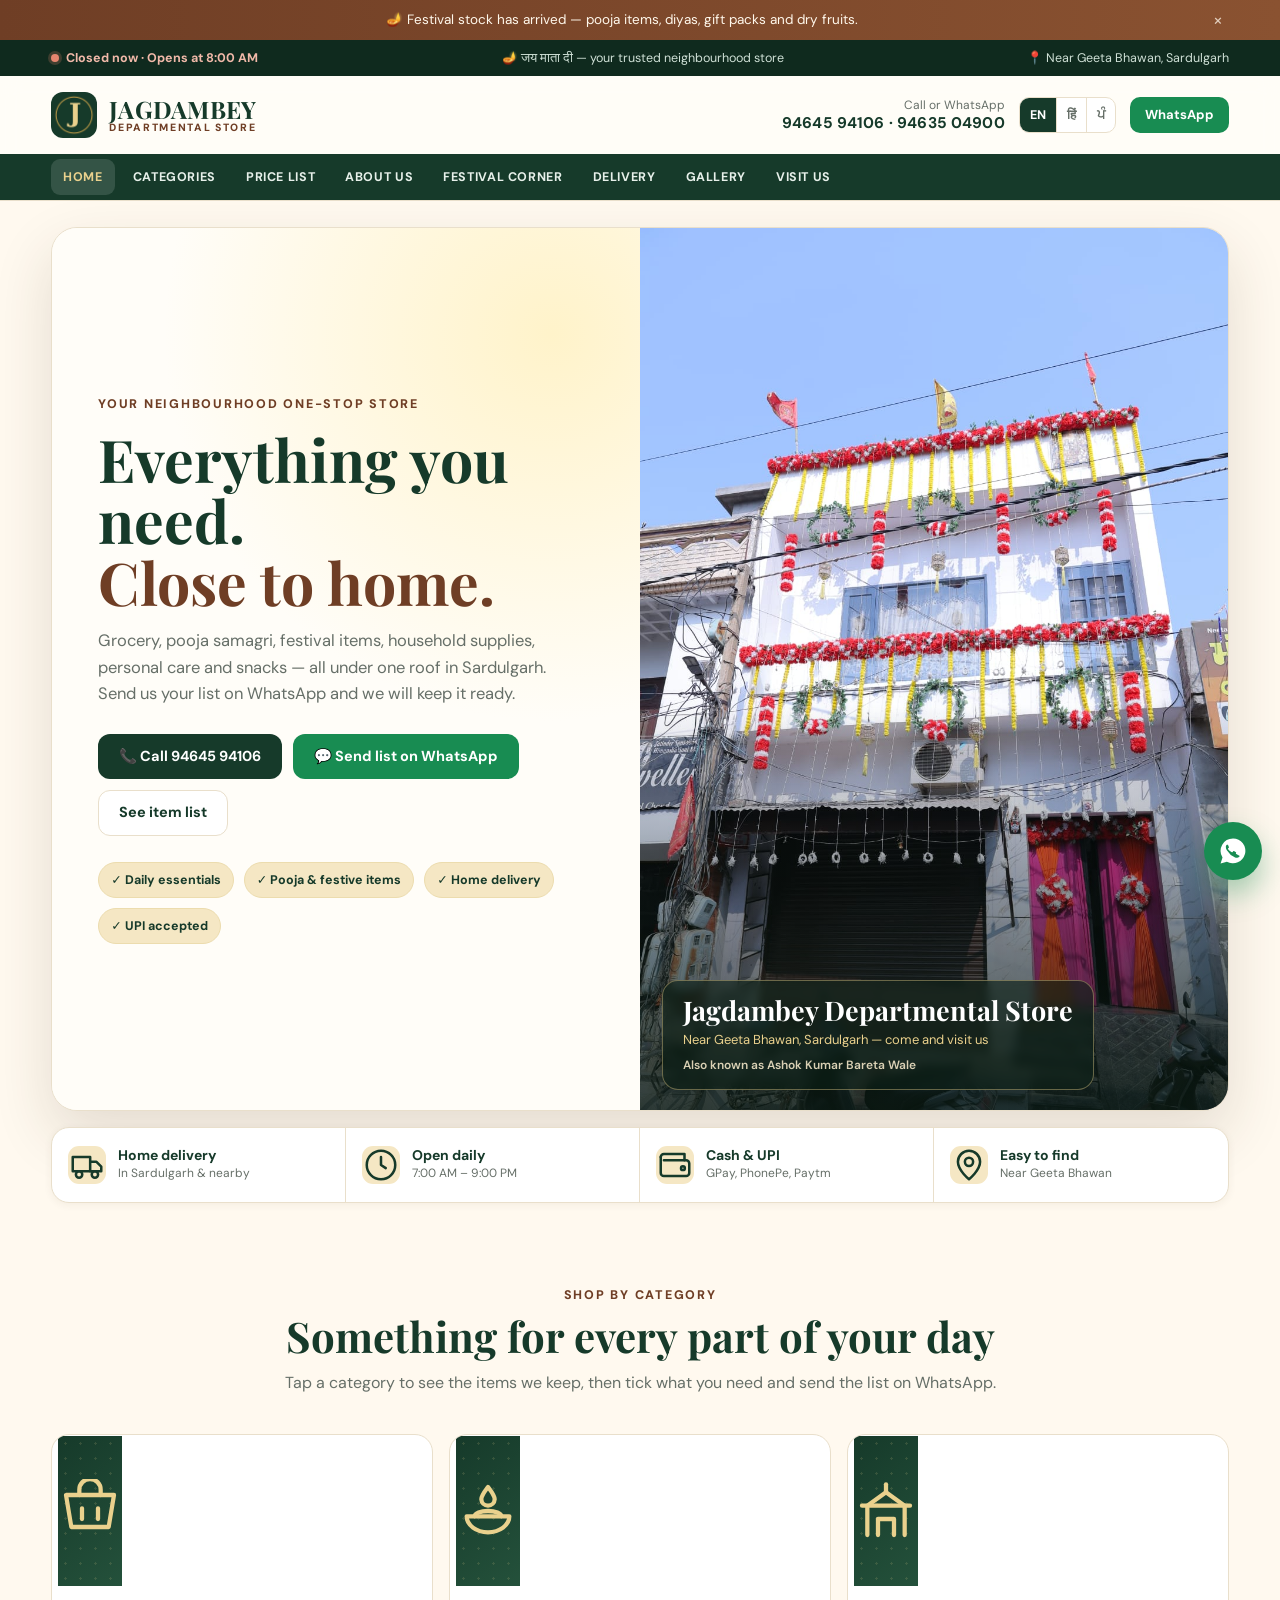
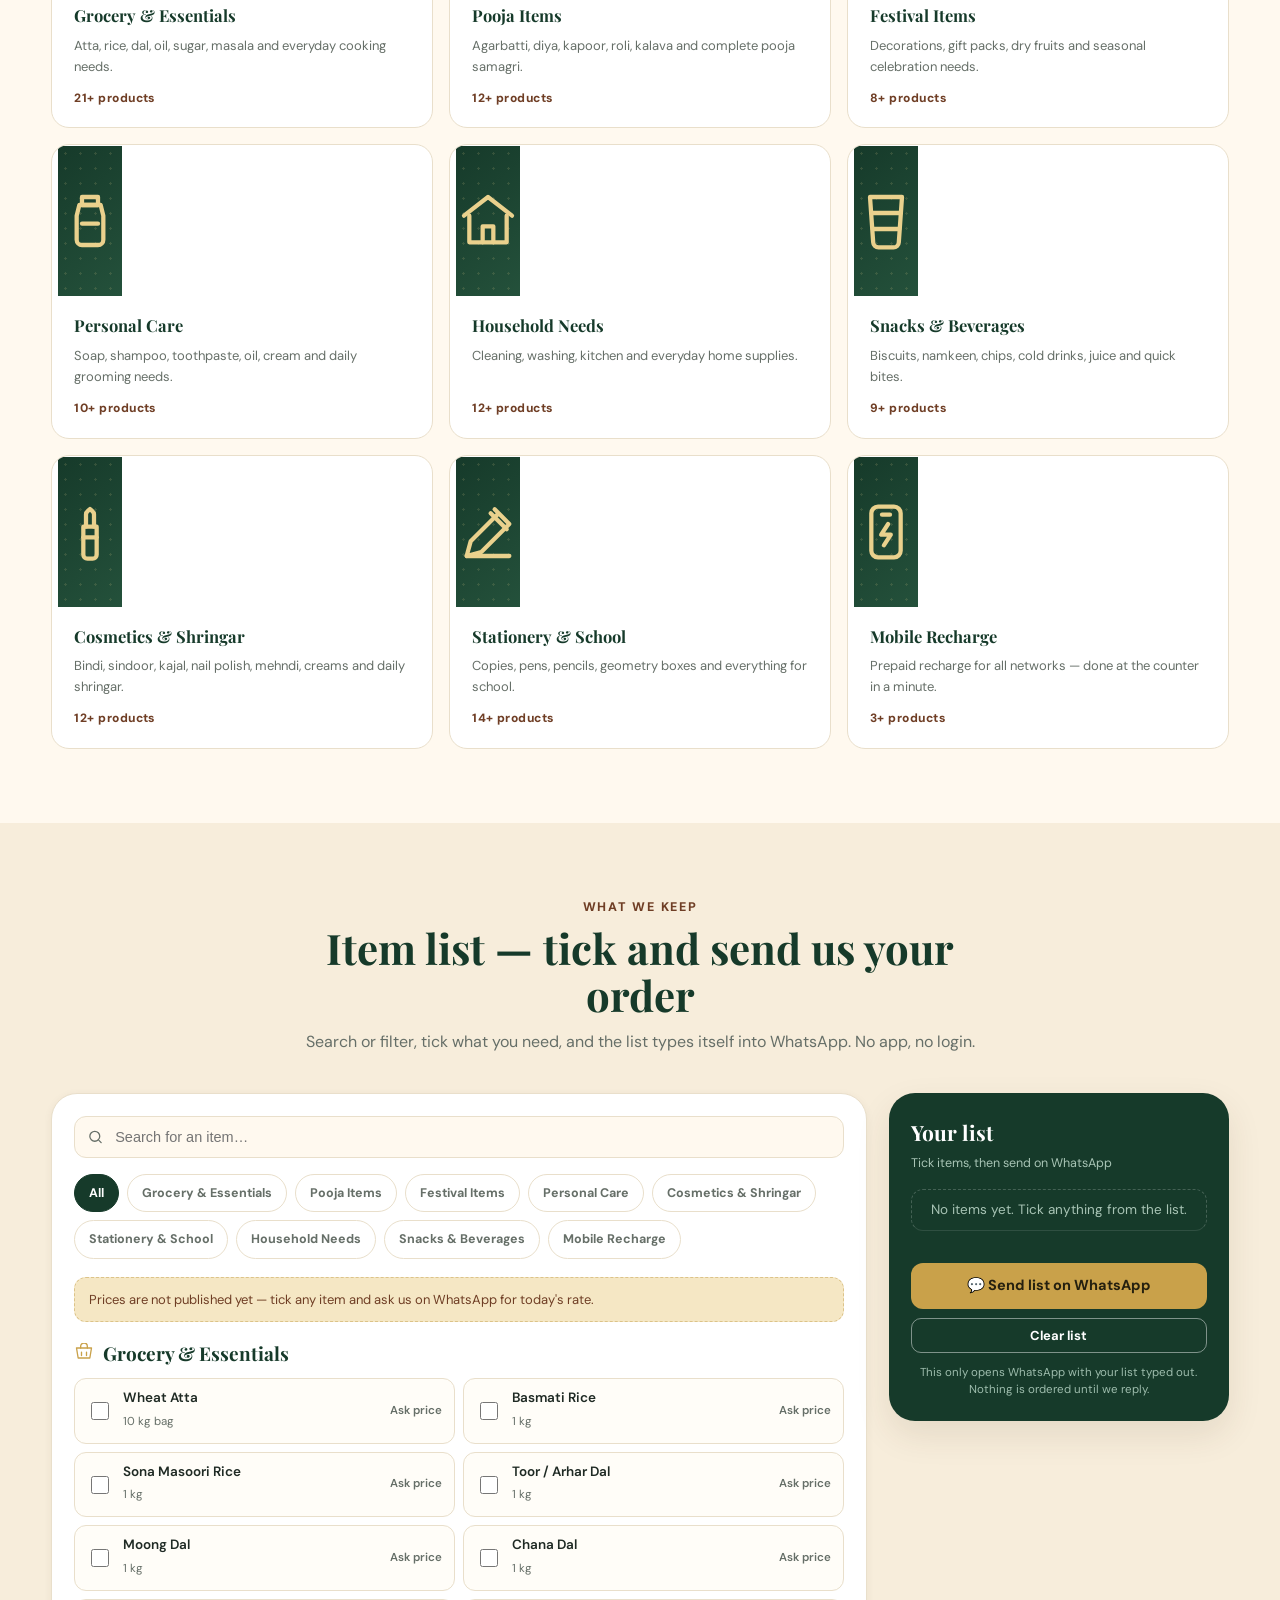
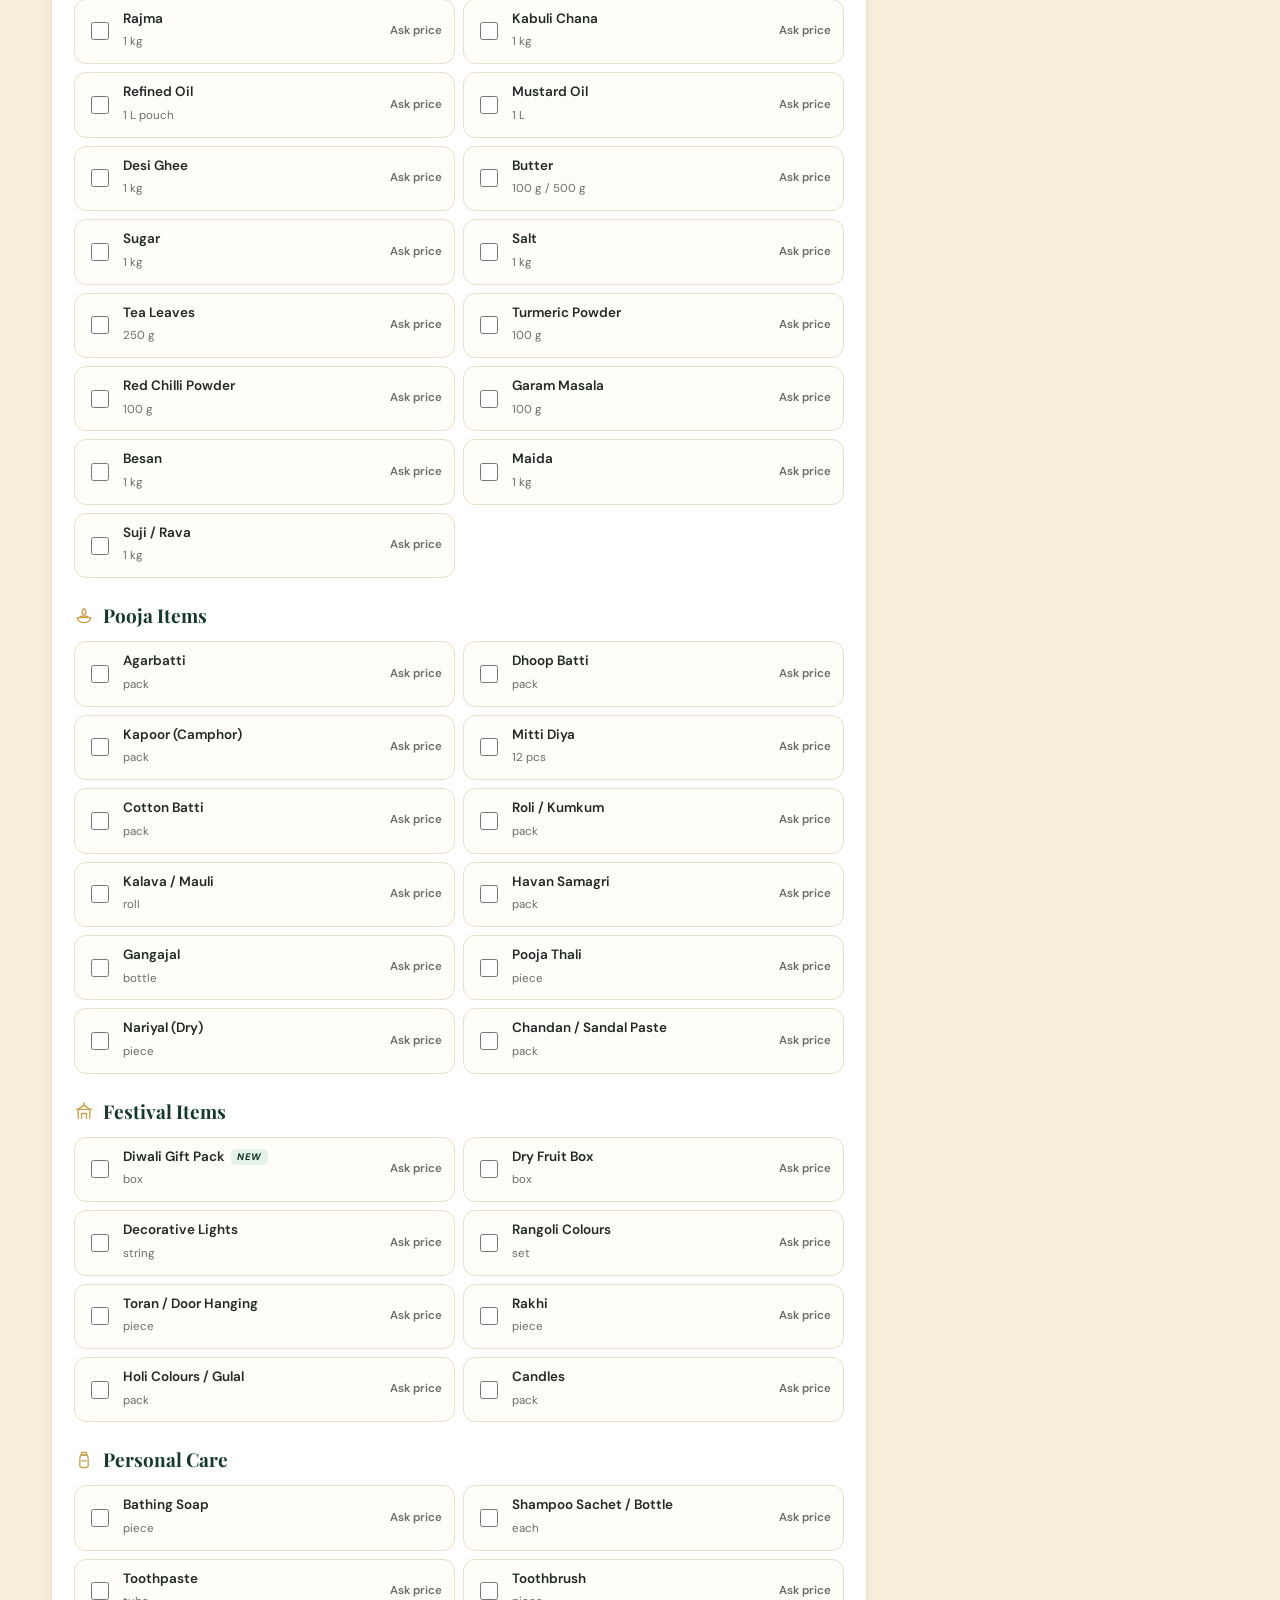
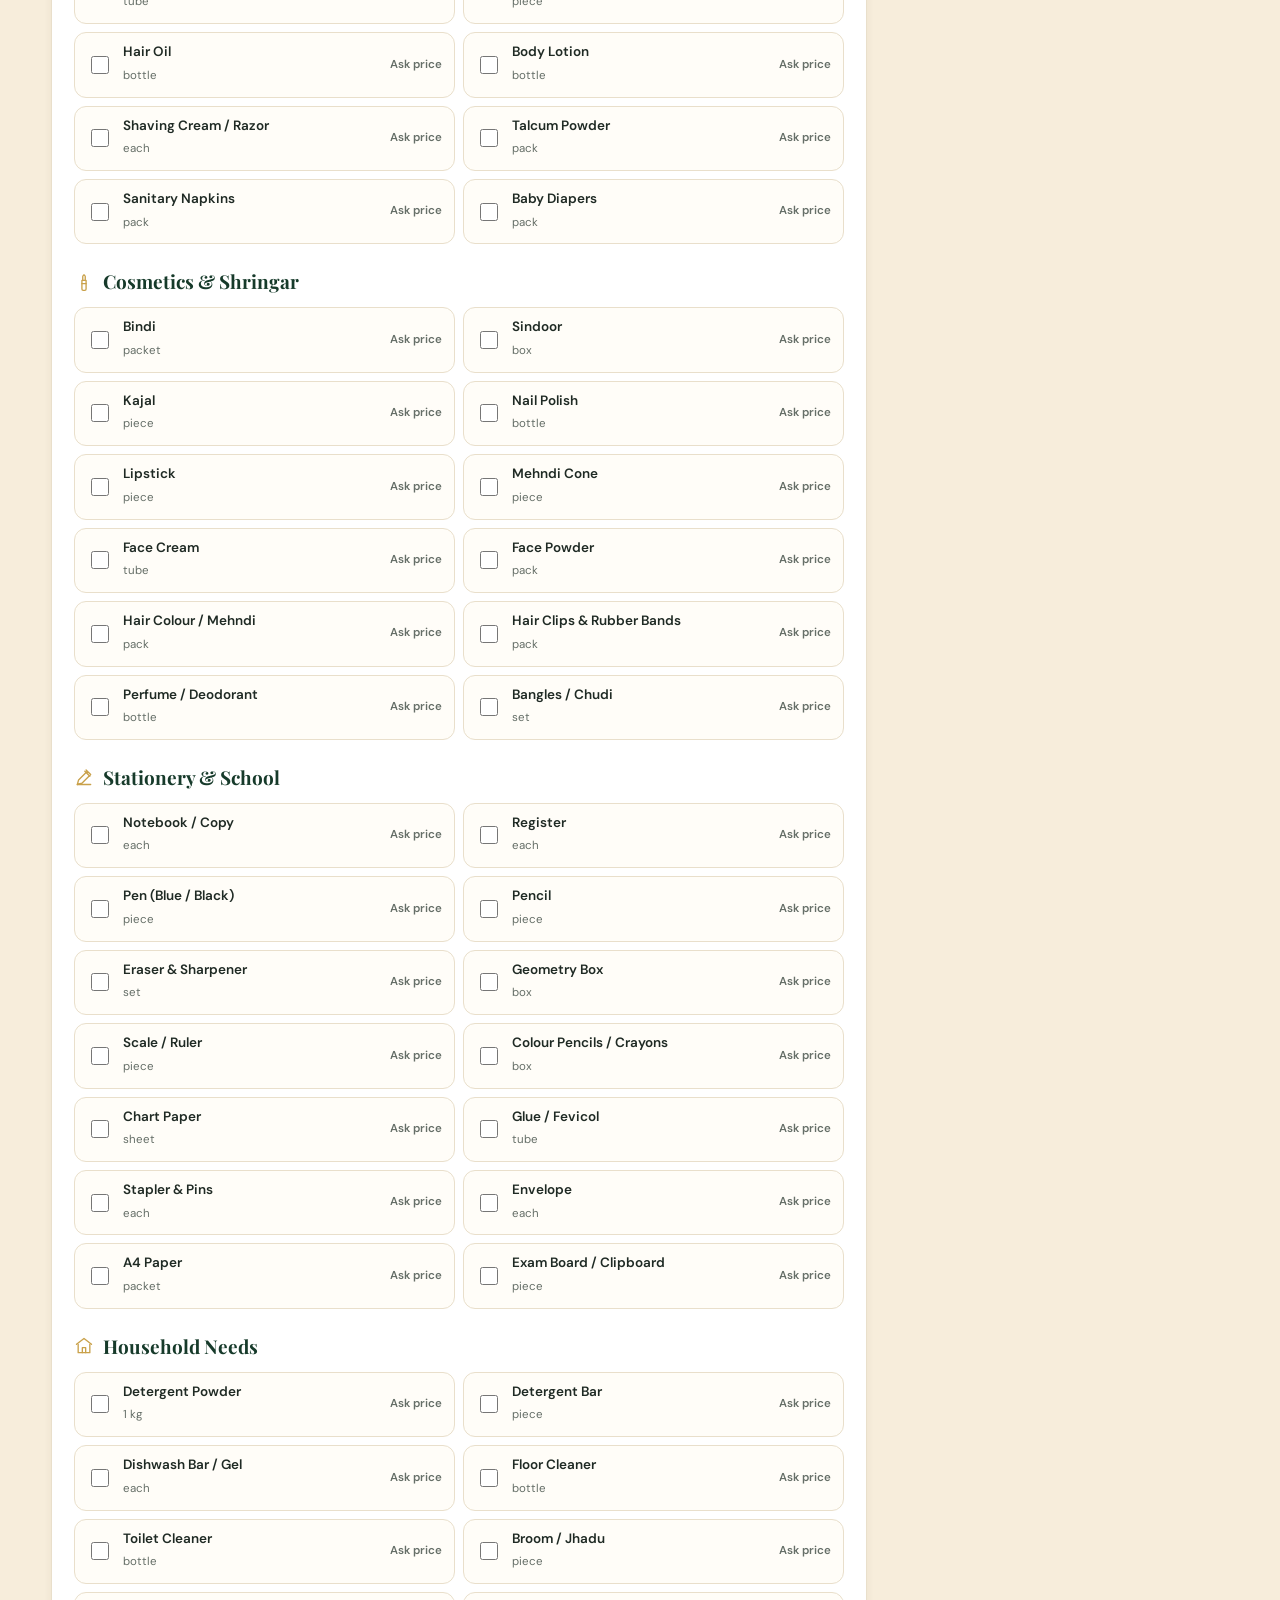
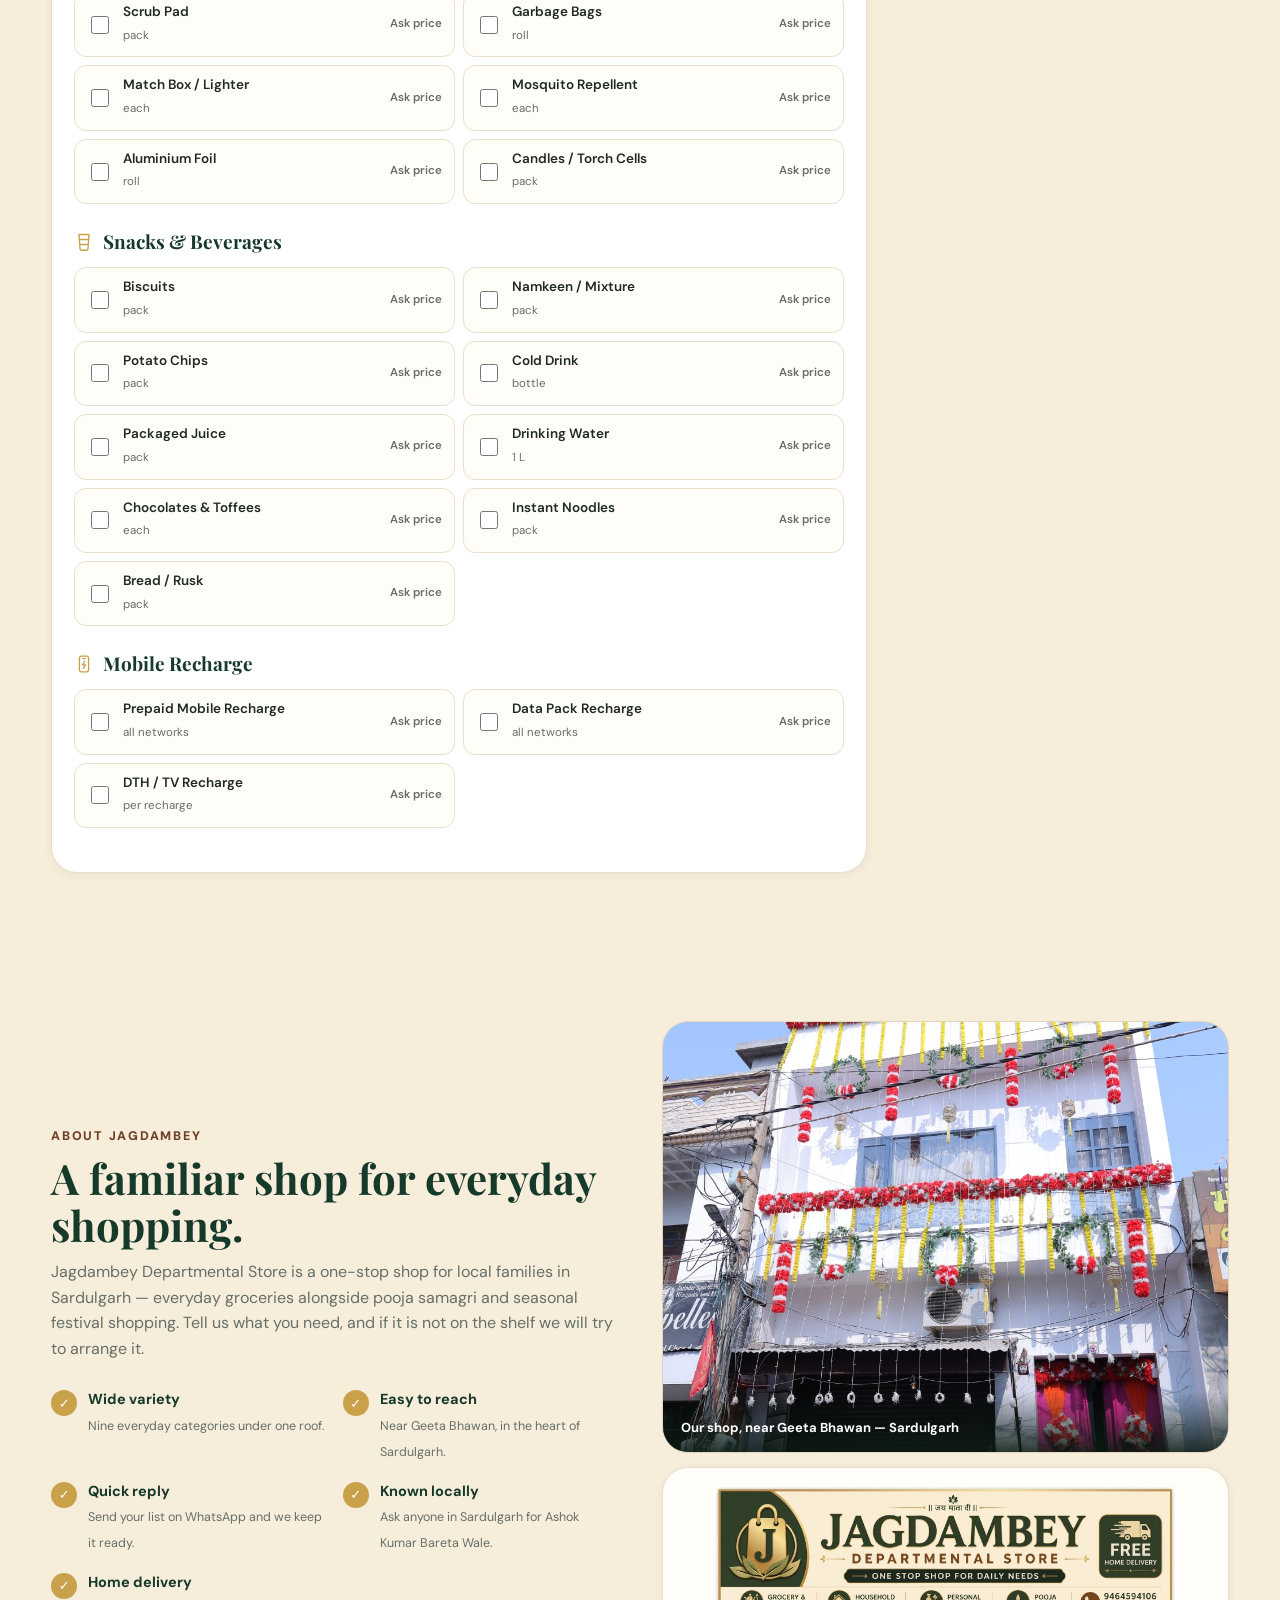
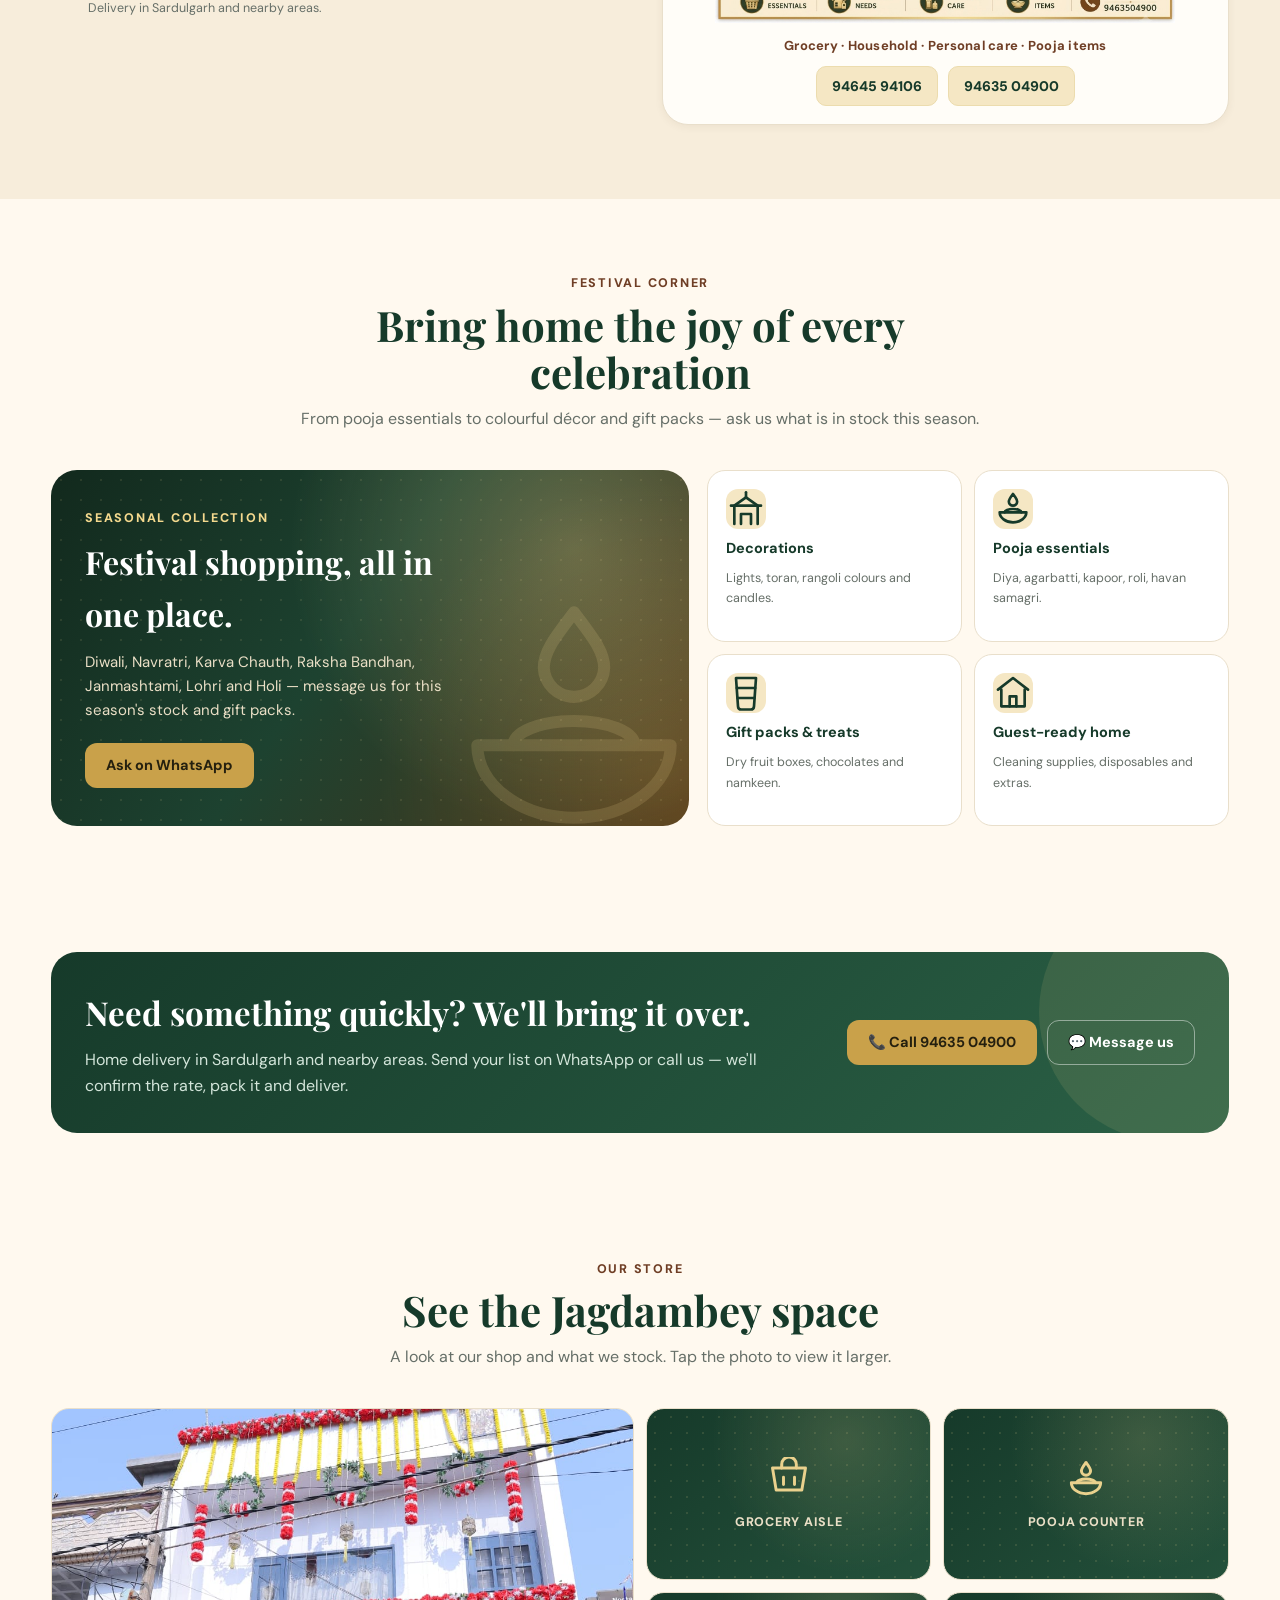
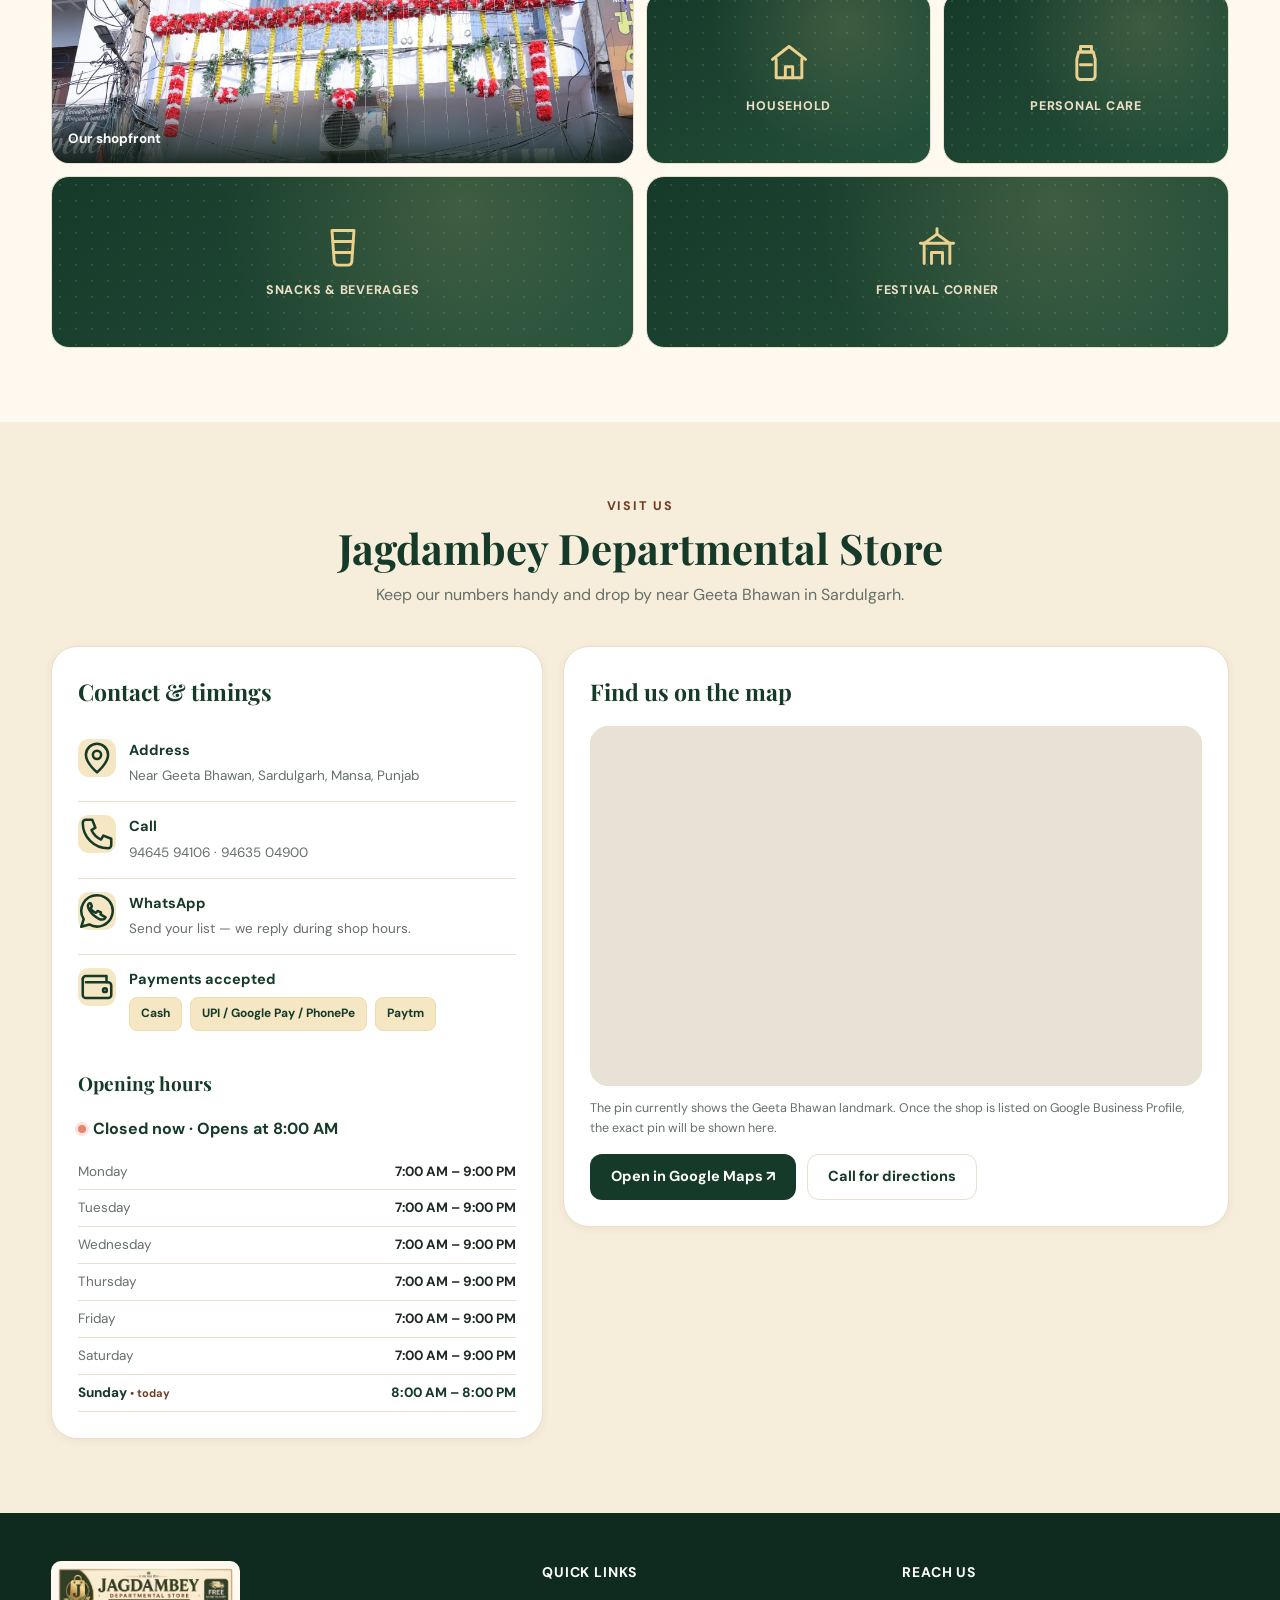
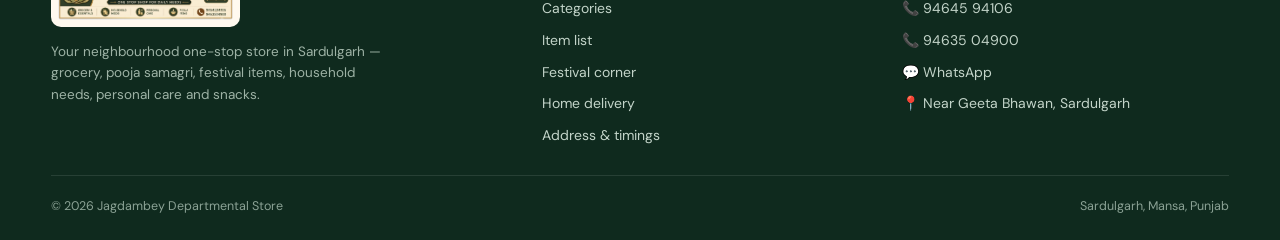
==== index.html @ 05e9ddaf "Fit the search-result title and description inside Google's limits The title was 66 characters, so "" ====
<!doctype html>
<html lang="en">
<head>
<meta charset="utf-8">
<meta name="viewport" content="width=device-width,initial-scale=1">
<title>Jagdambey Departmental Store, Sardulgarh | Bareta Wale</title>

<meta name="description" content="Grocery, pooja samagri, cosmetics, stationery, household needs and mobile recharge near Geeta Bhawan, Sardulgarh. Home delivery. Call 94645 94106.">
<meta name="keywords" content="departmental store Sardulgarh, kirana store Sardulgarh, grocery shop Sardulgarh, Ashok Kumar Bareta Wale, Jagdambey store Sardulgarh, pooja saman Sardulgarh, stationery shop Sardulgarh, cosmetics Sardulgarh, mobile recharge Sardulgarh, home delivery Sardulgarh, Mansa Punjab grocery, ਸਰਦੂਲਗੜ੍ਹ ਕਰਿਆਨਾ, सरदूलगढ़ किराना">
<meta name="author" content="Jagdambey Departmental Store">
<meta name="robots" content="index,follow">
<meta name="theme-color" content="#163a2a">
<link rel="canonical" href="https://valtaoi22.github.io/jagdambey-departmental-store/">

<!-- share preview (WhatsApp / Facebook / Instagram) -->
<meta property="og:type" content="business.business">
<meta property="og:site_name" content="Jagdambey Departmental Store">
<meta property="og:title" content="Jagdambey Departmental Store (Ashok Kumar Bareta Wale) — Sardulgarh">
<meta property="og:description" content="Grocery, pooja samagri, festival items, cosmetics, stationery, household needs and mobile recharge — near Geeta Bhawan, Sardulgarh. Send your list on WhatsApp.">
<meta property="og:image" content="https://valtaoi22.github.io/jagdambey-departmental-store/assets/brand/og-image.jpg">
<meta property="og:image:width" content="1200">
<meta property="og:image:height" content="630">
<meta property="og:locale" content="en_IN">
<meta property="og:locale:alternate" content="hi_IN">
<meta property="og:locale:alternate" content="pa_IN">
<meta property="og:url" content="https://valtaoi22.github.io/jagdambey-departmental-store/">
<meta name="twitter:card" content="summary_large_image">
<meta name="twitter:title" content="Jagdambey Departmental Store (Ashok Kumar Bareta Wale) — Sardulgarh">
<meta name="twitter:description" content="Everything for your home, close to home. Call or WhatsApp your list.">
<meta name="twitter:image" content="https://valtaoi22.github.io/jagdambey-departmental-store/assets/brand/og-image.jpg">

<link rel="icon" href="assets/brand/icon-32.png" sizes="32x32">
<link rel="icon" href="assets/brand/icon-192.png" sizes="192x192">
<link rel="apple-touch-icon" href="assets/brand/icon-180.png">
<link rel="manifest" href="site.webmanifest">

<link rel="preconnect" href="https://fonts.googleapis.com">
<link rel="preconnect" href="https://fonts.gstatic.com" crossorigin>
<link href="https://fonts.googleapis.com/css2?family=DM+Sans:wght@400;500;600;700;800&family=Playfair+Display:wght@600;700&display=swap" rel="stylesheet">
<link rel="preload" as="image" href="storefront.jpg" fetchpriority="high">
<link rel="stylesheet" href="assets/css/style.css">
</head>
<body>

<a class="skip" href="#main">Skip to content</a>

<!-- ======================= announcement ======================= -->
<div class="announce" id="announce">
  <div class="container in">
    <p id="announceText">🪔 Festival stock has arrived — pooja items, diyas, gift packs and dry fruits.</p>
    <button id="announceClose" aria-label="Close announcement">×</button>
  </div>
</div>

<!-- ======================= top strip ======================= -->
<div class="topbar">
  <div class="container in">
    <span class="status" data-status><i class="dot"></i><span class="status-text">Open now</span></span>
    <span data-en="🪔 जय माता दी — your trusted neighbourhood store" data-hi="🪔 जय माता दी — आपका भरोसेमंद पड़ोस का स्टोर" data-pa="🪔 ਜੈ ਮਾਤਾ ਦੀ — ਤੁਹਾਡਾ ਭਰੋਸੇਯੋਗ ਨੇੜਲਾ ਸਟੋਰ">🪔 जय माता दी — your trusted neighbourhood store</span>
    <a data-maps-link target="_blank" rel="noopener" data-en="📍 Near Geeta Bhawan, Sardulgarh" data-hi="📍 गीता भवन के पास, सरदूलगढ़" data-pa="📍 ਗੀਤਾ ਭਵਨ ਦੇ ਕੋਲ, ਸਰਦੂਲਗੜ੍ਹ">📍 Near Geeta Bhawan, Sardulgarh</a>
  </div>
</div>

<!-- ======================= header ======================= -->
<header class="site">
  <div class="container nav-main">
    <a class="brand" href="#home" aria-label="Jagdambey Departmental Store — home">
      <img class="mark" src="assets/brand/icon-192.png" width="192" height="192" alt="">
      <span class="txt">
        <b>JAGDAMBEY</b>
        <i data-en="Departmental Store" data-hi="डिपार्टमेंटल स्टोर" data-pa="ਡਿਪਾਰਟਮੈਂਟਲ ਸਟੋਰ">Departmental Store</i>
      </span>
    </a>

    <div class="nav-actions">
      <div class="call-block">
        <span data-en="Call or WhatsApp" data-hi="कॉल या WhatsApp" data-pa="ਕਾਲ ਜਾਂ WhatsApp">Call or WhatsApp</span>
        <b><a data-tel="phone1">94645 94106</a> · <a data-tel="phone2">94635 04900</a></b>
      </div>
      <div class="lang-switch" role="group" aria-label="Language">
        <button type="button" data-lang-btn="en" aria-pressed="true">EN</button>
        <button type="button" data-lang-btn="hi" aria-pressed="false">हिं</button>
        <button type="button" data-lang-btn="pa" aria-pressed="false">ਪੰ</button>
      </div>
      <a class="btn wa sm" data-wa data-wa-msg="Hello Jagdambey Departmental Store, I want to ask about an item."
         data-en="WhatsApp" data-hi="WhatsApp" data-pa="WhatsApp">WhatsApp</a>
      <button class="burger" data-drawer aria-label="Open menu" aria-controls="drawer"><span></span></button>
    </div>
  </div>

  <nav class="nav-sub" aria-label="Sections">
    <div class="container in">
      <a href="#home"       data-en="HOME"           data-hi="होम" data-pa="ਹੋਮ">HOME</a>
      <a href="#categories" data-en="CATEGORIES"     data-hi="श्रेणियाँ" data-pa="ਸ਼੍ਰੇਣੀਆਂ">CATEGORIES</a>
      <a href="#pricelist"  data-en="PRICE LIST"     data-hi="रेट लिस्ट" data-pa="ਰੇਟ ਲਿਸਟ">PRICE LIST</a>
      <a href="#about"      data-en="ABOUT US"       data-hi="हमारे बारे में" data-pa="ਸਾਡੇ ਬਾਰੇ">ABOUT US</a>
      <a href="#festival"   data-en="FESTIVAL CORNER" data-hi="त्योहार कॉर्नर" data-pa="ਤਿਉਹਾਰ ਕਾਰਨਰ">FESTIVAL CORNER</a>
      <a href="#delivery"   data-en="DELIVERY"       data-hi="डिलीवरी" data-pa="ਡਿਲੀਵਰੀ">DELIVERY</a>
      <a href="#gallery"    data-en="GALLERY"        data-hi="गैलरी" data-pa="ਗੈਲਰੀ">GALLERY</a>
      <a href="#contact"    data-en="VISIT US"       data-hi="पता और समय" data-pa="ਪਤਾ ਤੇ ਸਮਾਂ">VISIT US</a>
    </div>
  </nav>
</header>

<!-- ======================= mobile drawer ======================= -->
<div class="drawer" id="drawer">
  <div class="scrim"></div>
  <div class="panel" role="dialog" aria-modal="true" aria-label="Menu">
    <button class="x" data-drawer aria-label="Close menu">×</button>
    <a href="#home"       data-en="Home"            data-hi="होम" data-pa="ਹੋਮ">Home</a>
    <a href="#categories" data-en="Categories"      data-hi="श्रेणियाँ" data-pa="ਸ਼੍ਰੇਣੀਆਂ">Categories</a>
    <a href="#pricelist"  data-en="Price list"      data-hi="रेट लिस्ट" data-pa="ਰੇਟ ਲਿਸਟ">Price list</a>
    <a href="#about"      data-en="About us"        data-hi="हमारे बारे में" data-pa="ਸਾਡੇ ਬਾਰੇ">About us</a>
    <a href="#festival"   data-en="Festival corner" data-hi="त्योहार कॉर्नर" data-pa="ਤਿਉਹਾਰ ਕਾਰਨਰ">Festival corner</a>
    <a href="#delivery"   data-en="Delivery"        data-hi="डिलीवरी" data-pa="ਡਿਲੀਵਰੀ">Delivery</a>
    <a href="#gallery"    data-en="Gallery"         data-hi="गैलरी" data-pa="ਗੈਲਰੀ">Gallery</a>
    <a href="#contact"    data-en="Visit us"        data-hi="पता और समय" data-pa="ਪਤਾ ਤੇ ਸਮਾਂ">Visit us</a>
    <hr>
    <a data-tel="phone1">📞 94645 94106</a>
    <a data-tel="phone2">📞 94635 04900</a>
    <a data-wa data-wa-msg="Hello Jagdambey Departmental Store!">💬 WhatsApp</a>
  </div>
</div>

<main id="main">

<!-- ======================= hero ======================= -->
<section class="hero" id="home">
  <div class="container">
    <div class="hero-card">
      <div class="hero-copy">
        <div class="eyebrow" data-en="Your neighbourhood one-stop store" data-hi="आपके पड़ोस की एक ही दुकान" data-pa="ਤੁਹਾਡੇ ਨੇੜੇ ਦੀ ਇੱਕੋ ਦੁਕਾਨ">Your neighbourhood one-stop store</div>
        <h1>
          <span data-en="Everything you need." data-hi="हर ज़रूरत का सामान।" data-pa="ਹਰ ਲੋੜ ਦਾ ਸਮਾਨ।">Everything you need.</span><br>
          <em data-en="Close to home." data-hi="घर के पास ही।" data-pa="ਘਰ ਦੇ ਨੇੜੇ ਹੀ।">Close to home.</em>
        </h1>
        <p class="hero-lead"
           data-en="Grocery, pooja samagri, festival items, household supplies, personal care and snacks — all under one roof in Sardulgarh. Send us your list on WhatsApp and we will keep it ready."
           data-hi="किराना, पूजा सामग्री, त्योहार का सामान, घरेलू ज़रूरतें, पर्सनल केयर और स्नैक्स — सब कुछ सरदूलगढ़ में एक ही जगह। WhatsApp पर लिस्ट भेजें, हम तैयार रखेंगे।" data-pa="ਕਰਿਆਨਾ, ਪੂਜਾ ਸਮੱਗਰੀ, ਤਿਉਹਾਰਾਂ ਦਾ ਸਮਾਨ, ਘਰੇਲੂ ਲੋੜਾਂ, ਪਰਸਨਲ ਕੇਅਰ ਤੇ ਸਨੈਕਸ — ਸਭ ਕੁਝ ਸਰਦੂਲਗੜ੍ਹ ਵਿੱਚ ਇੱਕੋ ਥਾਂ। WhatsApp 'ਤੇ ਲਿਸਟ ਭੇਜੋ, ਅਸੀਂ ਤਿਆਰ ਰੱਖਾਂਗੇ।">
          Grocery, pooja samagri, festival items, household supplies, personal care and snacks — all under one roof in Sardulgarh.
        </p>

        <div class="hero-btns">
          <a class="btn primary" data-tel="phone1"><span data-en="📞 Call 94645 94106" data-hi="📞 कॉल करें 94645 94106" data-pa="📞 ਕਾਲ ਕਰੋ 94645 94106">📞 Call 94645 94106</span></a>
          <a class="btn wa" data-wa data-wa-msg="Hello Jagdambey Departmental Store, I want to order some items."><span data-en="💬 Send list on WhatsApp" data-hi="💬 WhatsApp पर लिस्ट भेजें" data-pa="💬 WhatsApp 'ਤੇ ਲਿਸਟ ਭੇਜੋ">💬 Send list on WhatsApp</span></a>
          <a class="btn light" href="#pricelist" data-en="See item list" data-hi="सामान की लिस्ट देखें" data-pa="ਸਮਾਨ ਦੀ ਲਿਸਟ ਵੇਖੋ">See item list</a>
        </div>

        <div class="hero-points">
          <span class="pill" data-en="✓ Daily essentials" data-hi="✓ रोज़ का सामान" data-pa="✓ ਰੋਜ਼ ਦਾ ਸਮਾਨ">✓ Daily essentials</span>
          <span class="pill" data-en="✓ Pooja &amp; festive items" data-hi="✓ पूजा और त्योहार का सामान" data-pa="✓ ਪੂਜਾ ਤੇ ਤਿਉਹਾਰਾਂ ਦਾ ਸਮਾਨ">✓ Pooja &amp; festive items</span>
          <span class="pill" data-en="✓ Home delivery" data-hi="✓ होम डिलीवरी" data-pa="✓ ਹੋਮ ਡਿਲੀਵਰੀ">✓ Home delivery</span>
          <span class="pill" data-en="✓ UPI accepted" data-hi="✓ UPI स्वीकार" data-pa="✓ UPI ਸਵੀਕਾਰ">✓ UPI accepted</span>
        </div>
      </div>

      <div class="hero-photo">
        <img src="storefront.jpg" width="1000" height="1500" fetchpriority="high"
             alt="Jagdambey Departmental Store building decorated with marigold garlands, near Geeta Bhawan in Sardulgarh">
        <div class="nameplate">
          <span class="np-in">
            <strong data-store="name">Jagdambey Departmental Store</strong>
            <span class="np-aka" data-en="Also known as Ashok Kumar Bareta Wale" data-hi="अशोक कुमार बरेटे वाले के नाम से भी जाने जाते हैं" data-pa="ਅਸ਼ੋਕ ਕੁਮਾਰ ਬਰੇਟੇ ਵਾਲੇ ਦੇ ਨਾਂ ਨਾਲ ਵੀ ਜਾਣੇ ਜਾਂਦੇ ਹਾਂ">Also known as Ashok Kumar Bareta Wale</span>
            <span data-en="Near Geeta Bhawan, Sardulgarh — come and visit us" data-hi="गीता भवन के पास, सरदूलगढ़ — ज़रूर आइए" data-pa="ਗੀਤਾ ਭਵਨ ਦੇ ਕੋਲ, ਸਰਦੂਲਗੜ੍ਹ — ਜ਼ਰੂਰ ਆਓ">Near Geeta Bhawan, Sardulgarh — come and visit us</span>
          </span>
        </div>
      </div>
    </div>

    <div class="quickbar">
      <div><span class="qi" data-icon="truck"></span><span><b data-en="Home delivery" data-hi="होम डिलीवरी" data-pa="ਹੋਮ ਡਿਲੀਵਰੀ">Home delivery</b><span data-en="In Sardulgarh &amp; nearby" data-hi="सरदूलगढ़ और आसपास" data-pa="ਸਰਦੂਲਗੜ੍ਹ ਤੇ ਆਸ-ਪਾਸ">In Sardulgarh &amp; nearby</span></span></div>
      <div><span class="qi" data-icon="clock"></span><span><b data-en="Open daily" data-hi="रोज़ खुला" data-pa="ਰੋਜ਼ ਖੁੱਲ੍ਹਾ">Open daily</b><span data-en="7:00 AM – 9:00 PM" data-hi="सुबह 7 – रात 9" data-pa="ਸਵੇਰੇ 7 – ਰਾਤ 9">7:00 AM – 9:00 PM</span></span></div>
      <div><span class="qi" data-icon="wallet"></span><span><b data-en="Cash &amp; UPI" data-hi="कैश और UPI" data-pa="ਨਕਦ ਤੇ UPI">Cash &amp; UPI</b><span data-en="GPay, PhonePe, Paytm" data-hi="GPay, PhonePe, Paytm" data-pa="GPay, PhonePe, Paytm">GPay, PhonePe, Paytm</span></span></div>
      <div><span class="qi" data-icon="pin"></span><span><b data-en="Easy to find" data-hi="आसानी से पहुँचें" data-pa="ਲੱਭਣਾ ਸੌਖਾ">Easy to find</b><span data-en="Near Geeta Bhawan" data-hi="गीता भवन के पास" data-pa="ਗੀਤਾ ਭਵਨ ਦੇ ਕੋਲ">Near Geeta Bhawan</span></span></div>
    </div>
  </div>
</section>

<!-- ======================= categories ======================= -->
<section id="categories">
  <div class="container">
    <div class="section-head">
      <div class="eyebrow" data-en="Shop by category" data-hi="श्रेणी से चुनें" data-pa="ਸ਼੍ਰੇਣੀ ਤੋਂ ਚੁਣੋ">Shop by category</div>
      <h2 data-en="Something for every part of your day" data-hi="आपके दिन की हर ज़रूरत के लिए" data-pa="ਤੁਹਾਡੇ ਦਿਨ ਦੀ ਹਰ ਲੋੜ ਲਈ">Something for every part of your day</h2>
      <p data-en="Tap a category to see the items we keep, then tick what you need and send the list on WhatsApp."
         data-hi="श्रेणी पर टैप करके सामान देखें, ज़रूरत का सामान चुनें और WhatsApp पर लिस्ट भेज दें।" data-pa="ਸ਼੍ਰੇਣੀ 'ਤੇ ਟੈਪ ਕਰਕੇ ਸਮਾਨ ਵੇਖੋ, ਲੋੜ ਦਾ ਸਮਾਨ ਚੁਣੋ ਤੇ WhatsApp 'ਤੇ ਲਿਸਟ ਭੇਜ ਦਿਓ।">
        Tap a category to see the items we keep.</p>
    </div>

    <div class="cats">
      <button class="cat" type="button" data-jump="grocery">
        <span class="cat-art" data-icon="grocery"></span>
        <span class="cat-body">
          <h3 data-en="Grocery &amp; Essentials" data-hi="किराना और ज़रूरी सामान" data-pa="ਕਰਿਆਨਾ ਤੇ ਜ਼ਰੂਰੀ ਸਮਾਨ">Grocery &amp; Essentials</h3>
          <p data-en="Atta, rice, dal, oil, sugar, masala and everyday cooking needs." data-hi="आटा, चावल, दाल, तेल, चीनी, मसाले और रोज़ की रसोई की ज़रूरतें।" data-pa="ਆਟਾ, ਚੌਲ, ਦਾਲ, ਤੇਲ, ਖੰਡ, ਮਸਾਲੇ ਤੇ ਰੋਜ਼ ਦੀ ਰਸੋਈ ਦੀਆਂ ਲੋੜਾਂ।">Atta, rice, dal, oil, sugar, masala and everyday cooking needs.</p>
          <span class="count" data-count="grocery"></span>
        </span>
      </button>
      <button class="cat" type="button" data-jump="pooja">
        <span class="cat-art" data-icon="pooja"></span>
        <span class="cat-body">
          <h3 data-en="Pooja Items" data-hi="पूजा सामग्री" data-pa="ਪੂਜਾ ਸਮੱਗਰੀ">Pooja Items</h3>
          <p data-en="Agarbatti, diya, kapoor, roli, kalava and complete pooja samagri." data-hi="अगरबत्ती, दीया, कपूर, रोली, कलावा और पूरी पूजा सामग्री।" data-pa="ਅਗਰਬੱਤੀ, ਦੀਵਾ, ਕਪੂਰ, ਰੋਲੀ, ਕਲਾਵਾ ਤੇ ਪੂਰੀ ਪੂਜਾ ਸਮੱਗਰੀ।">Agarbatti, diya, kapoor, roli, kalava and complete pooja samagri.</p>
          <span class="count" data-count="pooja"></span>
        </span>
      </button>
      <button class="cat" type="button" data-jump="festival">
        <span class="cat-art" data-icon="festival"></span>
        <span class="cat-body">
          <h3 data-en="Festival Items" data-hi="त्योहार का सामान" data-pa="ਤਿਉਹਾਰਾਂ ਦਾ ਸਮਾਨ">Festival Items</h3>
          <p data-en="Decorations, gift packs, dry fruits and seasonal celebration needs." data-hi="सजावट, गिफ्ट पैक, ड्राई फ्रूट्स और त्योहारों का मौसमी सामान।" data-pa="ਸਜਾਵਟ, ਗਿਫ਼ਟ ਪੈਕ, ਡਰਾਈ ਫਰੂਟ ਤੇ ਤਿਉਹਾਰਾਂ ਦਾ ਮੌਸਮੀ ਸਮਾਨ।">Decorations, gift packs, dry fruits and seasonal celebration needs.</p>
          <span class="count" data-count="festival"></span>
        </span>
      </button>
      <button class="cat" type="button" data-jump="personal">
        <span class="cat-art" data-icon="personal"></span>
        <span class="cat-body">
          <h3 data-en="Personal Care" data-hi="पर्सनल केयर" data-pa="ਪਰਸਨਲ ਕੇਅਰ">Personal Care</h3>
          <p data-en="Soap, shampoo, toothpaste, oil, cream and daily grooming needs." data-hi="साबुन, शैम्पू, टूथपेस्ट, तेल, क्रीम और रोज़ की देखभाल।" data-pa="ਸਾਬਣ, ਸ਼ੈਂਪੂ, ਟੂਥਪੇਸਟ, ਤੇਲ, ਕਰੀਮ ਤੇ ਰੋਜ਼ ਦੀ ਸੰਭਾਲ।">Soap, shampoo, toothpaste, oil, cream and daily grooming needs.</p>
          <span class="count" data-count="personal"></span>
        </span>
      </button>
      <button class="cat" type="button" data-jump="household">
        <span class="cat-art" data-icon="household"></span>
        <span class="cat-body">
          <h3 data-en="Household Needs" data-hi="घरेलू सामान" data-pa="ਘਰੇਲੂ ਸਮਾਨ">Household Needs</h3>
          <p data-en="Cleaning, washing, kitchen and everyday home supplies." data-hi="सफ़ाई, धुलाई, रसोई और घर का रोज़ का सामान।" data-pa="ਸਫ਼ਾਈ, ਧੁਲਾਈ, ਰਸੋਈ ਤੇ ਘਰ ਦਾ ਰੋਜ਼ ਦਾ ਸਮਾਨ।">Cleaning, washing, kitchen and everyday home supplies.</p>
          <span class="count" data-count="household"></span>
        </span>
      </button>
      <button class="cat" type="button" data-jump="snacks">
        <span class="cat-art" data-icon="snacks"></span>
        <span class="cat-body">
          <h3 data-en="Snacks &amp; Beverages" data-hi="स्नैक्स और पेय" data-pa="ਸਨੈਕਸ ਤੇ ਪੀਣ ਵਾਲੇ">Snacks &amp; Beverages</h3>
          <p data-en="Biscuits, namkeen, chips, cold drinks, juice and quick bites." data-hi="बिस्कुट, नमकीन, चिप्स, कोल्ड ड्रिंक, जूस और झटपट नाश्ता।" data-pa="ਬਿਸਕੁਟ, ਨਮਕੀਨ, ਚਿਪਸ, ਕੋਲਡ ਡਰਿੰਕ, ਜੂਸ ਤੇ ਝਟਪਟ ਨਾਸ਼ਤਾ।">Biscuits, namkeen, chips, cold drinks, juice and quick bites.</p>
          <span class="count" data-count="snacks"></span>
        </span>
      </button>
      <button class="cat" type="button" data-jump="cosmetics">
        <span class="cat-art" data-icon="cosmetics"></span>
        <span class="cat-body">
          <h3 data-en="Cosmetics &amp; Shringar" data-hi="श्रृंगार का सामान" data-pa="ਸ਼ਿੰਗਾਰ ਦਾ ਸਮਾਨ">Cosmetics &amp; Shringar</h3>
          <p data-en="Bindi, sindoor, kajal, nail polish, mehndi, creams and daily shringar." data-hi="बिंदी, सिंदूर, काजल, नेल पॉलिश, मेहंदी, क्रीम और रोज़ का श्रृंगार।" data-pa="ਬਿੰਦੀ, ਸਿੰਦੂਰ, ਕਾਜਲ, ਨੇਲ ਪਾਲਿਸ਼, ਮਹਿੰਦੀ, ਕਰੀਮ ਤੇ ਰੋਜ਼ ਦਾ ਸ਼ਿੰਗਾਰ।">Bindi, sindoor, kajal, nail polish, mehndi, creams and daily shringar.</p>
          <span class="count" data-count="cosmetics"></span>
        </span>
      </button>
      <button class="cat" type="button" data-jump="stationery">
        <span class="cat-art" data-icon="stationery"></span>
        <span class="cat-body">
          <h3 data-en="Stationery &amp; School" data-hi="स्टेशनरी और स्कूल का सामान" data-pa="ਸਟੇਸ਼ਨਰੀ ਤੇ ਸਕੂਲ ਦਾ ਸਮਾਨ">Stationery &amp; School</h3>
          <p data-en="Copies, pens, pencils, geometry boxes and everything for school." data-hi="कॉपी, पेन, पेंसिल, ज्योमेट्री बॉक्स और स्कूल का पूरा सामान।" data-pa="ਕਾਪੀਆਂ, ਪੈੱਨ, ਪੈਨਸਿਲ, ਜਿਓਮੈਟਰੀ ਬਾਕਸ ਤੇ ਸਕੂਲ ਦਾ ਸਾਰਾ ਸਮਾਨ।">Copies, pens, pencils, geometry boxes and everything for school.</p>
          <span class="count" data-count="stationery"></span>
        </span>
      </button>
      <button class="cat" type="button" data-jump="recharge">
        <span class="cat-art" data-icon="recharge"></span>
        <span class="cat-body">
          <h3 data-en="Mobile Recharge" data-hi="मोबाइल रिचार्ज" data-pa="ਮੋਬਾਈਲ ਰੀਚਾਰਜ">Mobile Recharge</h3>
          <p data-en="Prepaid recharge for all networks — done at the counter in a minute." data-hi="सभी नेटवर्क का प्रीपेड रिचार्ज — काउंटर पर एक मिनट में।" data-pa="ਸਾਰੇ ਨੈੱਟਵਰਕਾਂ ਦਾ ਪ੍ਰੀਪੇਡ ਰੀਚਾਰਜ — ਕਾਊਂਟਰ 'ਤੇ ਇੱਕ ਮਿੰਟ ਵਿੱਚ।">Prepaid recharge for all networks — done at the counter in a minute.</p>
          <span class="count" data-count="recharge"></span>
        </span>
      </button>
    </div>
  </div>
</section>

<!-- ======================= price list + order builder ======================= -->
<section id="pricelist" style="background:var(--sand)">
  <div class="container">
    <div class="section-head">
      <div class="eyebrow" data-en="What we keep" data-hi="हमारे पास क्या है" data-pa="ਸਾਡੇ ਕੋਲ ਕੀ ਹੈ">What we keep</div>
      <h2 data-en="Item list — tick and send us your order" data-hi="सामान की लिस्ट — चुनें और ऑर्डर भेजें" data-pa="ਸਮਾਨ ਦੀ ਲਿਸਟ — ਚੁਣੋ ਤੇ ਆਰਡਰ ਭੇਜੋ">Item list — tick and send us your order</h2>
      <p data-en="Search or filter, tick what you need, and the list types itself into WhatsApp. No app, no login."
         data-hi="खोजें या छाँटें, ज़रूरत का सामान चुनें — लिस्ट अपने आप WhatsApp में लिख जाएगी। न ऐप, न लॉगिन।" data-pa="ਲੱਭੋ ਜਾਂ ਛਾਂਟੋ, ਲੋੜ ਦਾ ਸਮਾਨ ਚੁਣੋ — ਲਿਸਟ ਆਪਣੇ ਆਪ WhatsApp ਵਿੱਚ ਲਿਖੀ ਜਾਵੇਗੀ। ਨਾ ਐਪ, ਨਾ ਲੌਗਇਨ।">
        Search or filter, tick what you need, and the list types itself into WhatsApp.</p>
    </div>

    <div class="list-wrap">
      <div class="list-panel">
        <div class="tools">
          <div class="search">
            <svg viewBox="0 0 24 24" fill="none" stroke="currentColor" stroke-width="1.8" stroke-linecap="round"><circle cx="11" cy="11" r="7"/><path d="m20 20-3.2-3.2"/></svg>
            <input type="search" id="itemSearch" data-ph-en="Search for an item…" data-ph-hi="सामान खोजें…" data-ph-pa="ਸਮਾਨ ਲੱਭੋ…" placeholder="Search for an item…" aria-label="Search items">
          </div>
        </div>
        <div class="chips" id="chips" role="group" aria-label="Filter by category"></div>
        <p class="price-note" data-en="Prices are not published yet — tick any item and ask us on WhatsApp for today's rate."
           data-hi="रेट अभी वेबसाइट पर नहीं डाले गए हैं — सामान चुनकर WhatsApp पर आज का रेट पूछ लें।" data-pa="ਰੇਟ ਹਾਲੇ ਵੈੱਬਸਾਈਟ 'ਤੇ ਨਹੀਂ ਪਾਏ ਗਏ — ਸਮਾਨ ਚੁਣ ਕੇ WhatsApp 'ਤੇ ਅੱਜ ਦਾ ਰੇਟ ਪੁੱਛ ਲਵੋ।">
          Prices are not published yet — ask us on WhatsApp for today's rate.</p>
        <div id="catalogue"></div>
      </div>

      <aside class="cart" aria-label="Your order list">
        <h3 data-en="Your list" data-hi="आपकी लिस्ट" data-pa="ਤੁਹਾਡੀ ਲਿਸਟ">Your list</h3>
        <p class="sub" id="cartMeta" data-en="Tick items, then send on WhatsApp" data-hi="सामान चुनें, फिर WhatsApp पर भेजें" data-pa="ਸਮਾਨ ਚੁਣੋ, ਫਿਰ WhatsApp 'ਤੇ ਭੇਜੋ">Tick items, then send on WhatsApp</p>
        <ul class="cart-list" id="cartList"></ul>
        <div class="total" id="cartTotalRow" style="display:none">
          <span data-en="Estimated total" data-hi="अनुमानित कुल" data-pa="ਅੰਦਾਜ਼ਨ ਕੁੱਲ">Estimated total</span><b id="cartTotal">₹0</b>
        </div>
        <button class="btn gold" id="cartSend" type="button" data-en="💬 Send list on WhatsApp" data-hi="💬 WhatsApp पर लिस्ट भेजें" data-pa="💬 WhatsApp 'ਤੇ ਲਿਸਟ ਭੇਜੋ">💬 Send list on WhatsApp</button>
        <button class="btn ghost sm" id="cartClear" type="button" style="width:100%;margin-top:9px" data-en="Clear list" data-hi="लिस्ट हटाएँ" data-pa="ਲਿਸਟ ਹਟਾਓ">Clear list</button>
        <p class="hint" data-en="This only opens WhatsApp with your list typed out. Nothing is ordered until we reply."
           data-hi="इससे सिर्फ़ WhatsApp खुलेगा जिसमें आपकी लिस्ट लिखी होगी। जवाब मिलने तक ऑर्डर पक्का नहीं होता।" data-pa="ਇਸ ਨਾਲ ਸਿਰਫ਼ WhatsApp ਖੁੱਲ੍ਹੇਗਾ ਜਿਸ ਵਿੱਚ ਤੁਹਾਡੀ ਲਿਸਟ ਲਿਖੀ ਹੋਵੇਗੀ। ਜਵਾਬ ਮਿਲਣ ਤੱਕ ਆਰਡਰ ਪੱਕਾ ਨਹੀਂ ਹੁੰਦਾ।">
          This only opens WhatsApp with your list typed out.</p>
      </aside>
    </div>
  </div>
</section>

<!-- ======================= about ======================= -->
<section class="about" id="about">
  <div class="container about-grid">
    <div>
      <div class="section-head left" style="margin-bottom:0">
        <div class="eyebrow" data-en="About Jagdambey" data-hi="जगदम्बे के बारे में" data-pa="ਜਗਦੰਬੇ ਬਾਰੇ">About Jagdambey</div>
        <h2 data-en="A familiar shop for everyday shopping." data-hi="रोज़ की खरीदारी के लिए जाना-पहचाना स्टोर।" data-pa="ਰੋਜ਼ ਦੀ ਖਰੀਦਦਾਰੀ ਲਈ ਜਾਣੀ-ਪਛਾਣੀ ਦੁਕਾਨ।">A familiar shop for everyday shopping.</h2>
        <p data-en="Jagdambey Departmental Store is a one-stop shop for local families in Sardulgarh — everyday groceries alongside pooja samagri and seasonal festival shopping. Tell us what you need, and if it is not on the shelf we will try to arrange it."
           data-hi="जगदम्बे डिपार्टमेंटल स्टोर सरदूलगढ़ के परिवारों के लिए एक ही जगह पर सब कुछ — रोज़ का किराना, पूजा सामग्री और त्योहारों का सामान। जो चाहिए बता दीजिए; अगर दुकान में नहीं है तो मंगवाने की कोशिश करेंगे।" data-pa="ਜਗਦੰਬੇ ਡਿਪਾਰਟਮੈਂਟਲ ਸਟੋਰ ਸਰਦੂਲਗੜ੍ਹ ਦੇ ਪਰਿਵਾਰਾਂ ਲਈ ਇੱਕੋ ਥਾਂ 'ਤੇ ਸਭ ਕੁਝ — ਰੋਜ਼ ਦਾ ਕਰਿਆਨਾ, ਪੂਜਾ ਸਮੱਗਰੀ ਤੇ ਤਿਉਹਾਰਾਂ ਦੀ ਖਰੀਦਦਾਰੀ। ਜੋ ਚਾਹੀਦਾ ਹੈ ਦੱਸ ਦਿਓ; ਜੇ ਦੁਕਾਨ ਵਿੱਚ ਨਾ ਹੋਇਆ ਤਾਂ ਮੰਗਵਾਉਣ ਦੀ ਕੋਸ਼ਿਸ਼ ਕਰਾਂਗੇ।">
          Jagdambey Departmental Store is a one-stop shop for local families in Sardulgarh.</p>
      </div>
      <div class="checks">
        <div class="check"><i>✓</i><div><b data-en="Wide variety" data-hi="ढेर सारा सामान" data-pa="ਬਹੁਤ ਸਾਰਾ ਸਮਾਨ">Wide variety</b><span data-en="Nine everyday categories under one roof." data-hi="नौ रोज़मर्रा की श्रेणियाँ, एक ही जगह।" data-pa="ਨੌਂ ਰੋਜ਼ਾਨਾ ਸ਼੍ਰੇਣੀਆਂ, ਇੱਕੋ ਥਾਂ।">Nine everyday categories under one roof.</span></div></div>
        <div class="check"><i>✓</i><div><b data-en="Easy to reach" data-hi="पहुँचना आसान" data-pa="ਪਹੁੰਚਣਾ ਸੌਖਾ">Easy to reach</b><span data-en="Near Geeta Bhawan, in the heart of Sardulgarh." data-hi="गीता भवन के पास, सरदूलगढ़ के बीचोंबीच।" data-pa="ਗੀਤਾ ਭਵਨ ਦੇ ਕੋਲ, ਸਰਦੂਲਗੜ੍ਹ ਦੇ ਵਿਚਕਾਰ।">Near Geeta Bhawan, in the heart of Sardulgarh.</span></div></div>
        <div class="check"><i>✓</i><div><b data-en="Quick reply" data-hi="जल्दी जवाब" data-pa="ਜਲਦੀ ਜਵਾਬ">Quick reply</b><span data-en="Send your list on WhatsApp and we keep it ready." data-hi="WhatsApp पर लिस्ट भेजें, हम तैयार रखेंगे।" data-pa="WhatsApp 'ਤੇ ਲਿਸਟ ਭੇਜੋ, ਅਸੀਂ ਤਿਆਰ ਰੱਖਾਂਗੇ।">Send your list on WhatsApp and we keep it ready.</span></div></div>
        <div class="check"><i>✓</i><div><b data-en="Known locally" data-hi="स्थानीय नाम" data-pa="ਸਥਾਨਕ ਨਾਂ">Known locally</b><span data-en="Ask anyone in Sardulgarh for Ashok Kumar Bareta Wale." data-hi="सरदूलगढ़ में किसी से भी अशोक कुमार बरेटे वाले पूछ लीजिए।" data-pa="ਸਰਦੂਲਗੜ੍ਹ ਵਿੱਚ ਕਿਸੇ ਤੋਂ ਵੀ ਅਸ਼ੋਕ ਕੁਮਾਰ ਬਰੇਟੇ ਵਾਲੇ ਪੁੱਛ ਲਵੋ।">Ask anyone in Sardulgarh for Ashok Kumar Bareta Wale.</span></div></div>
        <div class="check"><i>✓</i><div><b data-en="Home delivery" data-hi="होम डिलीवरी" data-pa="ਹੋਮ ਡਿਲੀਵਰੀ">Home delivery</b><span data-en="Delivery in Sardulgarh and nearby areas." data-hi="सरदूलगढ़ और आसपास डिलीवरी।" data-pa="ਸਰਦੂਲਗੜ੍ਹ ਤੇ ਆਸ-ਪਾਸ ਡਿਲੀਵਰੀ।">Delivery in Sardulgarh and nearby areas.</span></div></div>
      </div>
    </div>

    <div class="about-photo">
      <figure class="shot">
        <img src="storefront.jpg" width="1000" height="1500" loading="lazy"
             alt="Jagdambey Departmental Store building, decorated with marigold garlands, near Geeta Bhawan in Sardulgarh">
        <figcaption data-en="Our shop, near Geeta Bhawan — Sardulgarh" data-hi="हमारी दुकान, गीता भवन के पास — सरदूलगढ़" data-pa="ਸਾਡੀ ਦੁਕਾਨ, ਗੀਤਾ ਭਵਨ ਦੇ ਕੋਲ — ਸਰਦੂਲਗੜ੍ਹ">Our shop, near Geeta Bhawan — Sardulgarh</figcaption>
      </figure>
      <div class="brand-card">
        <img src="assets/brand/banner.jpg" width="1602" height="476" loading="lazy" alt="Jagdambey Departmental Store — one stop shop for daily needs">
        <p data-en="Grocery · Household · Personal care · Pooja items" data-hi="किराना · घरेलू · पर्सनल केयर · पूजा सामग्री" data-pa="ਕਰਿਆਨਾ · ਘਰੇਲੂ · ਪਰਸਨਲ ਕੇਅਰ · ਪੂਜਾ ਸਮੱਗਰੀ">Grocery · Household · Personal care · Pooja items</p>
        <div class="bc-nums">
          <a data-tel="phone1">94645 94106</a>
          <a data-tel="phone2">94635 04900</a>
        </div>
      </div>
    </div>
  </div>
</section>

<!-- ======================= festival ======================= -->
<section id="festival">
  <div class="container">
    <div class="section-head">
      <div class="eyebrow" data-en="Festival corner" data-hi="त्योहार कॉर्नर" data-pa="ਤਿਉਹਾਰ ਕਾਰਨਰ">Festival corner</div>
      <h2 data-en="Bring home the joy of every celebration" data-hi="हर त्योहार की खुशियाँ घर लाइए" data-pa="ਹਰ ਤਿਉਹਾਰ ਦੀਆਂ ਖੁਸ਼ੀਆਂ ਘਰ ਲਿਆਓ">Bring home the joy of every celebration</h2>
      <p data-en="From pooja essentials to colourful décor and gift packs — ask us what is in stock this season."
         data-hi="पूजा की ज़रूरतों से लेकर रंग-बिरंगी सजावट और गिफ्ट पैक तक — इस मौसम का स्टॉक पूछ लीजिए।" data-pa="ਪੂਜਾ ਦੀਆਂ ਲੋੜਾਂ ਤੋਂ ਲੈ ਕੇ ਰੰਗ-ਬਰੰਗੀ ਸਜਾਵਟ ਤੇ ਗਿਫ਼ਟ ਪੈਕ ਤੱਕ — ਇਸ ਮੌਸਮ ਦਾ ਸਟਾਕ ਪੁੱਛ ਲਵੋ।">
        From pooja essentials to colourful décor and gift packs.</p>
    </div>

    <div class="fest-wrap">
      <div class="fest-main">
        <div class="fest-text">
          <div class="eyebrow" style="color:#f4d98e" data-en="Seasonal collection" data-hi="मौसमी कलेक्शन" data-pa="ਮੌਸਮੀ ਕਲੈਕਸ਼ਨ">Seasonal collection</div>
          <h3 data-en="Festival shopping, all in one place." data-hi="त्योहार की पूरी खरीदारी, एक ही जगह।" data-pa="ਤਿਉਹਾਰਾਂ ਦੀ ਪੂਰੀ ਖਰੀਦਦਾਰੀ, ਇੱਕੋ ਥਾਂ।">Festival shopping, all in one place.</h3>
          <p data-en="Diwali, Navratri, Karva Chauth, Raksha Bandhan, Janmashtami, Lohri and Holi — message us for this season's stock and gift packs."
             data-hi="दिवाली, नवरात्रि, करवा चौथ, रक्षाबंधन, जन्माष्टमी, लोहड़ी और होली — इस मौसम के स्टॉक और गिफ्ट पैक के लिए संदेश भेजें।" data-pa="ਦੀਵਾਲੀ, ਨਵਰਾਤਰੀ, ਕਰਵਾ ਚੌਥ, ਰੱਖੜੀ, ਜਨਮਾਸ਼ਟਮੀ, ਲੋਹੜੀ ਤੇ ਹੋਲੀ — ਇਸ ਮੌਸਮ ਦੇ ਸਟਾਕ ਤੇ ਗਿਫ਼ਟ ਪੈਕ ਲਈ ਸੁਨੇਹਾ ਭੇਜੋ।">
            Diwali, Navratri, Karva Chauth, Raksha Bandhan, Janmashtami, Lohri and Holi.</p>
          <a class="btn gold" data-wa data-wa-msg="Hello Jagdambey Departmental Store, please tell me about festival items in stock."
             data-en="Ask on WhatsApp" data-hi="WhatsApp पर पूछें" data-pa="WhatsApp 'ਤੇ ਪੁੱਛੋ">Ask on WhatsApp</a>
        </div>
      </div>
      <div class="fest-list">
        <div class="fest-card"><span class="fi" data-icon="festival"></span><b data-en="Decorations" data-hi="सजावट" data-pa="ਸਜਾਵਟ">Decorations</b><span data-en="Lights, toran, rangoli colours and candles." data-hi="लाइट, तोरण, रंगोली रंग और मोमबत्तियाँ।" data-pa="ਲਾਈਟਾਂ, ਤੋਰਨ, ਰੰਗੋਲੀ ਰੰਗ ਤੇ ਮੋਮਬੱਤੀਆਂ।">Lights, toran, rangoli colours and candles.</span></div>
        <div class="fest-card"><span class="fi" data-icon="pooja"></span><b data-en="Pooja essentials" data-hi="पूजा की ज़रूरतें" data-pa="ਪੂਜਾ ਦੀਆਂ ਲੋੜਾਂ">Pooja essentials</b><span data-en="Diya, agarbatti, kapoor, roli, havan samagri." data-hi="दीया, अगरबत्ती, कपूर, रोली, हवन सामग्री।" data-pa="ਦੀਵਾ, ਅਗਰਬੱਤੀ, ਕਪੂਰ, ਰੋਲੀ, ਹਵਨ ਸਮੱਗਰੀ।">Diya, agarbatti, kapoor, roli, havan samagri.</span></div>
        <div class="fest-card"><span class="fi" data-icon="snacks"></span><b data-en="Gift packs &amp; treats" data-hi="गिफ्ट पैक और मिठास" data-pa="ਗਿਫ਼ਟ ਪੈਕ ਤੇ ਮਿਠਾਸ">Gift packs &amp; treats</b><span data-en="Dry fruit boxes, chocolates and namkeen." data-hi="ड्राई फ्रूट बॉक्स, चॉकलेट और नमकीन।" data-pa="ਡਰਾਈ ਫਰੂਟ ਬਾਕਸ, ਚਾਕਲੇਟ ਤੇ ਨਮਕੀਨ।">Dry fruit boxes, chocolates and namkeen.</span></div>
        <div class="fest-card"><span class="fi" data-icon="household"></span><b data-en="Guest-ready home" data-hi="मेहमानों के लिए तैयार" data-pa="ਮਹਿਮਾਨਾਂ ਲਈ ਤਿਆਰ">Guest-ready home</b><span data-en="Cleaning supplies, disposables and extras." data-hi="सफ़ाई का सामान, डिस्पोज़ेबल और बाकी ज़रूरतें।" data-pa="ਸਫ਼ਾਈ ਦਾ ਸਮਾਨ, ਡਿਸਪੋਜ਼ੇਬਲ ਤੇ ਹੋਰ ਲੋੜਾਂ।">Cleaning supplies, disposables and extras.</span></div>
      </div>
    </div>
  </div>
</section>

<!-- ======================= delivery ======================= -->
<section class="tight" id="delivery">
  <div class="container">
    <div class="promo">
      <div>
        <h3 data-en="Need something quickly? We'll bring it over." data-hi="जल्दी कुछ चाहिए? हम पहुँचा देंगे।" data-pa="ਜਲਦੀ ਕੁਝ ਚਾਹੀਦਾ ਹੈ? ਅਸੀਂ ਪਹੁੰਚਾ ਦੇਵਾਂਗੇ।">Need something quickly? We'll bring it over.</h3>
        <p data-en="Home delivery in Sardulgarh and nearby areas. Send your list on WhatsApp or call us — we'll confirm the rate, pack it and deliver."
           data-hi="सरदूलगढ़ और आसपास होम डिलीवरी। WhatsApp पर लिस्ट भेजें या कॉल करें — हम रेट बताकर, पैक करके पहुँचा देंगे।" data-pa="ਸਰਦੂਲਗੜ੍ਹ ਤੇ ਆਸ-ਪਾਸ ਹੋਮ ਡਿਲੀਵਰੀ। WhatsApp 'ਤੇ ਲਿਸਟ ਭੇਜੋ ਜਾਂ ਕਾਲ ਕਰੋ — ਅਸੀਂ ਰੇਟ ਦੱਸ ਕੇ, ਪੈਕ ਕਰਕੇ ਪਹੁੰਚਾ ਦੇਵਾਂਗੇ।">
          Home delivery in Sardulgarh and nearby areas.</p>
      </div>
      <div class="promo-acts">
        <a class="btn gold" data-tel="phone2"><span data-en="📞 Call 94635 04900" data-hi="📞 कॉल करें 94635 04900" data-pa="📞 ਕਾਲ ਕਰੋ 94635 04900">📞 Call 94635 04900</span></a>
        <a class="btn ghost" data-wa data-wa-msg="Hello Jagdambey Departmental Store, I would like a home delivery."><span data-en="💬 Message us" data-hi="💬 संदेश भेजें" data-pa="💬 ਸੁਨੇਹਾ ਭੇਜੋ">💬 Message us</span></a>
      </div>
    </div>
  </div>
</section>

<!-- ======================= gallery ======================= -->
<section id="gallery">
  <div class="container">
    <div class="section-head">
      <div class="eyebrow" data-en="Our store" data-hi="हमारा स्टोर" data-pa="ਸਾਡਾ ਸਟੋਰ">Our store</div>
      <h2 data-en="See the Jagdambey space" data-hi="जगदम्बे स्टोर देखिए" data-pa="ਜਗਦੰਬੇ ਸਟੋਰ ਵੇਖੋ">See the Jagdambey space</h2>
      <p data-en="A look at our shop and what we stock. Tap the photo to view it larger." data-hi="हमारी दुकान और हमारे सामान की झलक। बड़ा देखने के लिए फोटो पर टैप करें।" data-pa="ਸਾਡੀ ਦੁਕਾਨ ਤੇ ਸਾਡੇ ਸਮਾਨ ਦੀ ਝਲਕ। ਵੱਡਾ ਵੇਖਣ ਲਈ ਫੋਟੋ 'ਤੇ ਟੈਪ ਕਰੋ।">A look at our shop and what we stock.</p>
    </div>
    <div class="gallery">
      <!-- Real photo. Add more of your own photos here as <button class="tile-photo" data-lb>…</button> -->
      <button class="big" type="button" data-lb aria-label="View our shopfront photo">
        <img src="storefront.jpg" width="1000" height="1500" loading="lazy" alt="Jagdambey Departmental Store decorated shopfront in Sardulgarh">
        <span class="cap" data-en="Our shopfront" data-hi="हमारी दुकान" data-pa="ਸਾਡੀ ਦੁਕਾਨ">Our shopfront</span>
      </button>
      <div class="tile" data-icon-tile="grocery"><span data-en="Grocery aisle" data-hi="किराना" data-pa="ਕਰਿਆਨਾ">Grocery</span></div>
      <div class="tile" data-icon-tile="pooja"><span data-en="Pooja counter" data-hi="पूजा सामग्री" data-pa="ਪੂਜਾ ਸਮੱਗਰੀ">Pooja items</span></div>
      <div class="tile" data-icon-tile="household"><span data-en="Household" data-hi="घरेलू सामान" data-pa="ਘਰੇਲੂ ਸਮਾਨ">Household</span></div>
      <div class="tile" data-icon-tile="personal"><span data-en="Personal care" data-hi="पर्सनल केयर" data-pa="ਪਰਸਨਲ ਕੇਅਰ">Personal care</span></div>
      <div class="tile wide" data-icon-tile="snacks"><span data-en="Snacks &amp; beverages" data-hi="स्नैक्स और पेय" data-pa="ਸਨੈਕਸ ਤੇ ਪੀਣ ਵਾਲੇ">Snacks &amp; beverages</span></div>
      <div class="tile wide" data-icon-tile="festival"><span data-en="Festival corner" data-hi="त्योहार कॉर्नर" data-pa="ਤਿਉਹਾਰ ਕਾਰਨਰ">Festival corner</span></div>
    </div>
  </div>
</section>

<!-- ======================= contact ======================= -->
<section class="contact" id="contact">
  <div class="container">
    <div class="section-head">
      <div class="eyebrow" data-en="Visit us" data-hi="हमारे पास आइए" data-pa="ਪਤਾ ਤੇ ਸਮਾਂ">Visit us</div>
      <h2 data-store="name">Jagdambey Departmental Store</h2>
      <p data-en="Keep our numbers handy and drop by near Geeta Bhawan in Sardulgarh."
         data-hi="हमारे नंबर सेव कर लीजिए और गीता भवन, सरदूलगढ़ के पास ज़रूर आइए।" data-pa="ਸਾਡੇ ਨੰਬਰ ਸੇਵ ਕਰ ਲਵੋ ਤੇ ਗੀਤਾ ਭਵਨ, ਸਰਦੂਲਗੜ੍ਹ ਦੇ ਕੋਲ ਜ਼ਰੂਰ ਆਓ।">
        Keep our numbers handy and drop by near Geeta Bhawan in Sardulgarh.</p>
    </div>

    <div class="contact-grid">
      <div class="card">
        <h3 data-en="Contact &amp; timings" data-hi="संपर्क और समय" data-pa="ਸੰਪਰਕ ਤੇ ਸਮਾਂ">Contact &amp; timings</h3>
        <div class="detail"><span class="ico" data-icon="pin"></span><div><b data-en="Address" data-hi="पता" data-pa="ਪਤਾ">Address</b><span data-en="Near Geeta Bhawan, Sardulgarh, Mansa, Punjab" data-hi="गीता भवन के पास, सरदूलगढ़, मानसा, पंजाब" data-pa="ਗੀਤਾ ਭਵਨ ਦੇ ਕੋਲ, ਸਰਦੂਲਗੜ੍ਹ, ਮਾਨਸਾ, ਪੰਜਾਬ">Near Geeta Bhawan, Sardulgarh, Mansa, Punjab</span></div></div>
        <div class="detail"><span class="ico" data-icon="phone"></span><div><b data-en="Call" data-hi="कॉल" data-pa="ਕਾਲ">Call</b><span><a data-tel="phone1">94645 94106</a> · <a data-tel="phone2">94635 04900</a></span></div></div>
        <div class="detail"><span class="ico" data-icon="wa"></span><div><b>WhatsApp</b><span><a data-wa data-wa-msg="Hello Jagdambey Departmental Store!" data-en="Send your list — we reply during shop hours." data-hi="अपनी लिस्ट भेजें — दुकान के समय में जवाब देंगे।" data-pa="ਆਪਣੀ ਲਿਸਟ ਭੇਜੋ — ਦੁਕਾਨ ਦੇ ਸਮੇਂ ਵਿੱਚ ਜਵਾਬ ਦੇਵਾਂਗੇ।">Send your list — we reply during shop hours.</a></span></div></div>
        <div class="detail"><span class="ico" data-icon="wallet"></span><div><b data-en="Payments accepted" data-hi="भुगतान के तरीके" data-pa="ਭੁਗਤਾਨ ਦੇ ਤਰੀਕੇ">Payments accepted</b><div class="pay" id="payList"></div></div></div>

        <h3 style="margin-top:24px;font-size:19px" data-en="Opening hours" data-hi="खुलने का समय" data-pa="ਖੁੱਲ੍ਹਣ ਦਾ ਸਮਾਂ">Opening hours</h3>
        <span class="status" data-status style="margin-bottom:8px;color:var(--green)"><i class="dot"></i><span class="status-text"></span></span>
        <table class="hours-table"><tbody id="hoursBody"></tbody></table>
      </div>

      <div class="card">
        <h3 data-en="Find us on the map" data-hi="नक्शे पर देखें" data-pa="ਨਕਸ਼ੇ 'ਤੇ ਵੇਖੋ">Find us on the map</h3>
        <div class="map-frame">
          <iframe id="mapFrame" title="Map showing Jagdambey Departmental Store location in Sardulgarh" loading="lazy" referrerpolicy="no-referrer-when-downgrade" allowfullscreen></iframe>
        </div>
        <p class="map-note" data-en="The pin currently shows the Geeta Bhawan landmark. Once the shop is listed on Google Business Profile, the exact pin will be shown here."
           data-hi="अभी नक्शे में गीता भवन दिखाया गया है। Google Business Profile पर दुकान दर्ज होते ही सही जगह दिखने लगेगी।" data-pa="ਹਾਲੇ ਨਕਸ਼ੇ ਵਿੱਚ ਗੀਤਾ ਭਵਨ ਵਿਖਾਇਆ ਗਿਆ ਹੈ। Google Business Profile 'ਤੇ ਦੁਕਾਨ ਦਰਜ ਹੁੰਦੇ ਹੀ ਸਹੀ ਥਾਂ ਦਿਖਣ ਲੱਗੇਗੀ।">
          The pin currently shows the Geeta Bhawan landmark.</p>
        <div class="hero-btns" style="margin-top:0">
          <a class="btn primary" data-maps-link target="_blank" rel="noopener" data-en="Open in Google Maps ↗" data-hi="Google Maps में खोलें ↗" data-pa="Google Maps ਵਿੱਚ ਖੋਲ੍ਹੋ ↗">Open in Google Maps ↗</a>
          <a class="btn light" data-tel="phone1" data-en="Call for directions" data-hi="रास्ता पूछने के लिए कॉल करें" data-pa="ਰਸਤਾ ਪੁੱਛਣ ਲਈ ਕਾਲ ਕਰੋ">Call for directions</a>
        </div>
      </div>
    </div>
  </div>
</section>

</main>

<!-- ======================= footer ======================= -->
<footer class="site">
  <div class="container">
    <div class="foot-grid">
      <div class="foot-brand">
        <img src="assets/brand/banner.jpg" width="1602" height="476" loading="lazy" alt="Jagdambey Departmental Store">
        <p data-en="Your neighbourhood one-stop store in Sardulgarh — grocery, pooja samagri, festival items, household needs, personal care and snacks."
           data-hi="सरदूलगढ़ में आपके पड़ोस का एक ही स्टोर — किराना, पूजा सामग्री, त्योहार का सामान, घरेलू ज़रूरतें, पर्सनल केयर और स्नैक्स।" data-pa="ਸਰਦੂਲਗੜ੍ਹ ਵਿੱਚ ਤੁਹਾਡੇ ਨੇੜੇ ਦਾ ਇੱਕੋ ਸਟੋਰ — ਕਰਿਆਨਾ, ਪੂਜਾ ਸਮੱਗਰੀ, ਤਿਉਹਾਰਾਂ ਦਾ ਸਮਾਨ, ਘਰੇਲੂ ਲੋੜਾਂ, ਪਰਸਨਲ ਕੇਅਰ ਤੇ ਸਨੈਕਸ।">
          Your neighbourhood one-stop store in Sardulgarh.</p>
      </div>
      <div>
        <h4 data-en="Quick links" data-hi="त्वरित लिंक" data-pa="ਤੇਜ਼ ਲਿੰਕ">Quick links</h4>
        <ul>
          <li><a href="#categories" data-en="Categories" data-hi="श्रेणियाँ" data-pa="ਸ਼੍ਰੇਣੀਆਂ">Categories</a></li>
          <li><a href="#pricelist"  data-en="Item list"  data-hi="सामान की लिस्ट" data-pa="ਸਮਾਨ ਦੀ ਲਿਸਟ">Item list</a></li>
          <li><a href="#festival"   data-en="Festival corner" data-hi="त्योहार कॉर्नर" data-pa="ਤਿਉਹਾਰ ਕਾਰਨਰ">Festival corner</a></li>
          <li><a href="#delivery"   data-en="Home delivery"   data-hi="होम डिलीवरी" data-pa="ਹੋਮ ਡਿਲੀਵਰੀ">Home delivery</a></li>
          <li><a href="#contact"    data-en="Address &amp; timings" data-hi="पता और समय" data-pa="ਪਤਾ ਤੇ ਸਮਾਂ">Address &amp; timings</a></li>
        </ul>
      </div>
      <div>
        <h4 data-en="Reach us" data-hi="संपर्क करें" data-pa="ਸੰਪਰਕ ਕਰੋ">Reach us</h4>
        <ul>
          <li><a data-tel="phone1">📞 94645 94106</a></li>
          <li><a data-tel="phone2">📞 94635 04900</a></li>
          <li><a data-wa data-wa-msg="Hello Jagdambey Departmental Store!">💬 WhatsApp</a></li>
          <li><a data-maps-link target="_blank" rel="noopener" data-en="📍 Near Geeta Bhawan, Sardulgarh" data-hi="📍 गीता भवन के पास, सरदूलगढ़" data-pa="📍 ਗੀਤਾ ਭਵਨ ਦੇ ਕੋਲ, ਸਰਦੂਲਗੜ੍ਹ">📍 Near Geeta Bhawan, Sardulgarh</a></li>
        </ul>
      </div>
    </div>
    <div class="foot-bottom">
      <span>© <span id="year"></span> <span data-store="name">Jagdambey Departmental Store</span></span>
      <span data-en="Sardulgarh, Mansa, Punjab" data-hi="सरदूलगढ़, मानसा, पंजाब" data-pa="ਸਰਦੂਲਗੜ੍ਹ, ਮਾਨਸਾ, ਪੰਜਾਬ">Sardulgarh, Mansa, Punjab</span>
    </div>
  </div>
</footer>

<!-- ======================= floating actions ======================= -->
<button class="to-top" id="toTop" aria-label="Back to top">↑</button>
<a class="fab" data-wa data-wa-msg="Hello Jagdambey Departmental Store!" aria-label="Chat on WhatsApp">
  <svg viewBox="0 0 24 24" fill="currentColor" aria-hidden="true"><path d="M12.04 2A9.9 9.9 0 0 0 3.6 17.1L2.05 22l5.05-1.5A9.9 9.9 0 1 0 12.04 2Zm5.4 14c-.24.67-1.4 1.3-1.93 1.34-.5.05-1.13.07-1.82-.11a15.4 15.4 0 0 1-6.6-5.9c-.5-.83-.82-1.8-.82-2.63 0-.83.44-1.24.6-1.41.16-.18.36-.22.48-.22h.35c.11 0 .27-.04.42.32l.58 1.4c.05.1.08.22.01.35l-.24.36-.35.38c-.11.11-.23.24-.1.47.13.23.58.95 1.24 1.54.85.75 1.57.99 1.8 1.1.22.12.35.1.48-.06l.7-.81c.16-.18.29-.14.48-.07l1.37.65c.2.1.33.14.38.22.05.09.05.5-.19 1.18Z"/></svg>
</a>

<div class="mobile-bar">
  <a class="c" data-tel="phone1"><svg viewBox="0 0 24 24" fill="none" stroke="currentColor" stroke-width="1.9" stroke-linecap="round" stroke-linejoin="round"><path d="M5 3h4l2 5-2.5 1.5a12 12 0 0 0 6 6L16 13l5 2v4a2 2 0 0 1-2 2A16 16 0 0 1 3 5a2 2 0 0 1 2-2Z"/></svg><span data-en="Call" data-hi="कॉल" data-pa="ਕਾਲ">Call</span></a>
  <a class="w" data-wa data-wa-msg="Hello Jagdambey Departmental Store!"><svg viewBox="0 0 24 24" fill="currentColor"><path d="M12.04 2A9.9 9.9 0 0 0 3.6 17.1L2.05 22l5.05-1.5A9.9 9.9 0 1 0 12.04 2Zm5.4 14c-.24.67-1.4 1.3-1.93 1.34-.5.05-1.13.07-1.82-.11a15.4 15.4 0 0 1-6.6-5.9c-.5-.83-.82-1.8-.82-2.63 0-.83.44-1.24.6-1.41.16-.18.36-.22.48-.22h.35c.11 0 .27-.04.42.32l.58 1.4c.05.1.08.22.01.35l-.24.36-.35.38c-.11.11-.23.24-.1.47.13.23.58.95 1.24 1.54.85.75 1.57.99 1.8 1.1.22.12.35.1.48-.06l.7-.81c.16-.18.29-.14.48-.07l1.37.65c.2.1.33.14.38.22.05.09.05.5-.19 1.18Z"/></svg><span>WhatsApp</span></a>
  <a class="o" href="#pricelist"><svg viewBox="0 0 24 24" fill="none" stroke="currentColor" stroke-width="1.9" stroke-linecap="round" stroke-linejoin="round"><path d="M3 6h18l-2 12H5L3 6Z"/><path d="M8 6V4a4 4 0 0 1 8 0v2"/></svg><span data-en="Order" data-hi="ऑर्डर" data-pa="ਆਰਡਰ">Order</span></a>
</div>

<!-- sticky mini-cart (phones): keeps the order button reachable while scrolling the list -->
<div class="cart-mini" id="cartMini" hidden>
  <span class="cm-txt"><b id="cartMiniCount">0</b> <span id="cartMiniLabel" data-en="items selected" data-hi="सामान चुने गए" data-pa="ਸਮਾਨ ਚੁਣਿਆ ਗਿਆ">items selected</span></span>
  <button type="button" class="btn gold sm" id="cartMiniSend" data-en="Send on WhatsApp" data-hi="WhatsApp पर भेजें" data-pa="WhatsApp 'ਤੇ ਭੇਜੋ">Send on WhatsApp</button>
</div>

<div class="lightbox" id="lightbox" role="dialog" aria-modal="true" aria-label="Photo viewer">
  <button class="x" aria-label="Close photo">×</button>
  <img id="lbImg" src="" alt="">
</div>

<script src="assets/js/store-data.js"></script>
<script src="assets/js/app.js"></script>
</body>
</html>
---- assets/css/style.css ----
/* ==========================================================================
   Jagdambey Departmental Store — stylesheet
   ========================================================================== */

:root{
  --green:#163a2a; --green-2:#24513b; --green-3:#0f2a1e;
  --gold:#c9a14a;  --gold-2:#ead18d;  --gold-soft:#f5e7c4;
  --cream:#fff9ef; --paper:#fffdf8;   --sand:#f7eddb;
  --brown:#6f3e25; --ink:#1f2a24;     --muted:#666f68;
  --line:#e9dfcb;  --wa:#188c52;      --danger:#b3402c;
  --radius:18px;   --radius-lg:26px;
  --shadow-sm:0 2px 8px rgba(66,46,18,.06);
  --shadow:0 14px 34px rgba(68,47,21,.10);
  --shadow-lg:0 24px 60px rgba(66,46,18,.14);
  --serif:"Playfair Display",Georgia,serif;
  --sans:"DM Sans",system-ui,-apple-system,"Segoe UI",sans-serif;
  --head-h:0px;
}

*,*::before,*::after{box-sizing:border-box}
html{scroll-behavior:smooth;scroll-padding-top:120px;-webkit-text-size-adjust:100%}
body{
  margin:0;background:var(--cream);color:var(--ink);
  font-family:var(--sans);line-height:1.62;font-size:16px;
  overflow-x:hidden;
}
img{max-width:100%;display:block}
a{color:inherit;text-decoration:none}
button{font:inherit;color:inherit;border:0;background:none;cursor:pointer}
h1,h2,h3,h4{margin:0;font-weight:700}
:focus-visible{outline:3px solid var(--gold);outline-offset:3px;border-radius:6px}

.container{width:min(1180px,92%);margin-inline:auto}
/* grid/flex children default to min-width:auto and can blow out narrow layouts */
.about-grid>*,.contact-grid>*,.list-wrap>*,.fest-wrap>*,.promo>*,.foot-grid>*,.quickbar>*{min-width:0}
.card,.detail,.detail>div{min-width:0}
.detail span,.detail b,.hours-table td{overflow-wrap:anywhere}
.sr-only{position:absolute;width:1px;height:1px;padding:0;margin:-1px;overflow:hidden;clip:rect(0 0 0 0);white-space:nowrap;border:0}
.skip{position:absolute;left:-999px;top:0;z-index:999;background:var(--green);color:#fff;padding:12px 20px;border-radius:0 0 10px 0;font-weight:700}
.skip:focus{left:0}

/* ---------- buttons ---------- */
.btn{
  display:inline-flex;align-items:center;justify-content:center;gap:8px;
  padding:13px 20px;border-radius:12px;font-weight:700;font-size:14.5px;
  border:1.5px solid transparent;transition:transform .15s,box-shadow .15s,background .15s;
  cursor:pointer;text-align:center;line-height:1.2;
}
.btn:hover{transform:translateY(-2px)}
.btn:active{transform:translateY(0)}
.btn.primary{background:var(--green);color:#fff}
.btn.primary:hover{background:var(--green-2);box-shadow:var(--shadow)}
.btn.gold{background:var(--gold);color:#25200f}
.btn.gold:hover{background:var(--gold-2)}
.btn.wa{background:var(--wa);color:#fff}
.btn.wa:hover{background:#127443}
.btn.light{background:#fff;border-color:var(--line);color:var(--green)}
.btn.light:hover{border-color:var(--gold)}
.btn.ghost{background:transparent;border-color:rgba(255,255,255,.45);color:#fff}
.btn.ghost:hover{background:rgba(255,255,255,.12)}
.btn.sm{padding:9px 14px;font-size:13px;border-radius:10px}
.btn .ic{width:18px;height:18px;flex:none}

/* ---------- announcement + top strip ---------- */
.announce{background:linear-gradient(90deg,var(--brown),#8a5231);color:#fff8ec;font-size:13.5px}
.announce .in{display:flex;align-items:center;gap:14px;padding:9px 0}
.announce p{margin:0;flex:1;text-align:center}
.announce button{color:#fff8ec;opacity:.75;font-size:18px;line-height:1;padding:2px 6px}
.announce button:hover{opacity:1}

.topbar{background:var(--green-3);color:#cfe0d6;font-size:12.5px}
.topbar .in{display:flex;justify-content:space-between;align-items:center;gap:16px;padding:8px 0;flex-wrap:wrap}
.topbar a:hover{color:var(--gold-2)}
.status{display:inline-flex;align-items:center;gap:7px;font-weight:700}
.status .dot{width:8px;height:8px;border-radius:50%;background:#7fd6a3;box-shadow:0 0 0 3px rgba(127,214,163,.22)}
.status.shut .dot{background:#e5866f;box-shadow:0 0 0 3px rgba(229,134,111,.22)}
.status.shut{color:#f1b9a9}

/* ---------- header ---------- */
header.site{position:sticky;top:0;z-index:40;background:rgba(255,253,248,.94);backdrop-filter:blur(10px);border-bottom:1px solid var(--line)}
.nav-main{display:flex;align-items:center;justify-content:space-between;gap:20px;min-height:78px}
.brand{display:flex;align-items:center;gap:12px;min-width:0;flex:1 1 auto;overflow:hidden}
.brand .mark{height:46px;width:46px;border-radius:12px;flex:none}
.brand .txt{display:flex;flex-direction:column;line-height:1.05;min-width:0}
.brand .txt b{font-family:var(--serif);font-size:clamp(17px,4.6vw,24px);color:var(--green);letter-spacing:.01em;white-space:nowrap}
.brand .txt i{font-style:normal;font-size:clamp(8px,2vw,10.5px);font-weight:800;letter-spacing:.16em;color:var(--brown);text-transform:uppercase;white-space:nowrap;overflow:hidden;text-overflow:ellipsis}
.nav-actions{display:flex;align-items:center;gap:14px;flex:none}
.call-block{text-align:right;font-size:12px;color:var(--muted);line-height:1.35}
.call-block b{display:block;font-size:15.5px;color:var(--green);letter-spacing:.01em}
.call-block a:hover{color:var(--brown)}
.lang-switch{display:inline-flex;border:1.5px solid var(--line);border-radius:10px;overflow:hidden;background:#fff}
.lang-switch button{padding:7px 10px;font-size:12.5px;font-weight:700;color:var(--muted);border-right:1px solid var(--line)}
.lang-switch button:last-child{border-right:0}
.lang-switch button[aria-pressed="true"]{background:var(--green);color:#fff}
.burger{display:none;width:44px;height:44px;border-radius:12px;border:1.5px solid var(--line);background:#fff;place-items:center}
.burger span{display:block;width:19px;height:2px;background:var(--green);border-radius:2px;position:relative}
.burger span::before,.burger span::after{content:"";position:absolute;left:0;width:19px;height:2px;background:var(--green);border-radius:2px}
.burger span::before{top:-6px}.burger span::after{top:6px}

.nav-sub{background:var(--green)}
.nav-sub .in{display:flex;align-items:center;gap:6px;min-height:46px;overflow-x:auto;scrollbar-width:none}
.nav-sub .in::-webkit-scrollbar{display:none}
.nav-sub a{color:#e7f0ea;font-size:12.5px;font-weight:700;letter-spacing:.05em;padding:8px 12px;border-radius:9px;white-space:nowrap}
.nav-sub a:hover,.nav-sub a.active{background:rgba(255,255,255,.13);color:var(--gold-2)}

/* ---------- sections ---------- */
section{padding:74px 0}
section.tight{padding:52px 0}
.section-head{text-align:center;max-width:720px;margin:0 auto 38px}
.section-head.left{text-align:left;margin-inline:0}
.eyebrow{color:var(--brown);font-weight:800;font-size:12.5px;letter-spacing:.14em;text-transform:uppercase}
.section-head h2{font-family:var(--serif);font-size:clamp(28px,3.6vw,42px);line-height:1.12;color:var(--green);margin:8px 0 10px}
.section-head p{color:var(--muted);margin:0;font-size:16px}

/* ---------- hero ---------- */
.hero{padding:26px 0 8px}
.hero-card{
  display:grid;grid-template-columns:1fr 1fr;min-height:540px;
  border-radius:var(--radius-lg);overflow:hidden;background:var(--paper);
  border:1px solid var(--line);box-shadow:var(--shadow-lg);
}
.hero-copy{
  padding:54px 46px;display:flex;flex-direction:column;justify-content:center;
  background:radial-gradient(circle at 85% 12%,#fff3ca 0,transparent 42%),var(--paper);
}
.hero h1{font-family:var(--serif);font-size:clamp(36px,4.6vw,60px);line-height:1.04;color:var(--green);margin:14px 0 16px}
.hero h1 em{font-style:normal;color:var(--brown)}
.hero-lead{color:var(--muted);font-size:16.5px;max-width:470px;margin:0}
.hero-btns{display:flex;gap:11px;flex-wrap:wrap;margin-top:26px}
.hero-points{display:flex;flex-wrap:wrap;gap:10px;margin-top:26px}
.pill{
  font-size:12.5px;font-weight:700;color:var(--green);background:var(--gold-soft);
  border:1px solid #ecdcae;padding:7px 12px;border-radius:999px;
  display:inline-flex;gap:6px;align-items:center;
}
.hero-photo{position:relative;background:#e6ded0;min-height:540px}
.hero-photo img{width:100%;height:100%;object-fit:cover;object-position:center 38%}
.hero-photo::after{content:"";position:absolute;inset:auto 0 0 0;height:46%;background:linear-gradient(transparent,rgba(9,24,16,.82))}
.nameplate{position:absolute;z-index:2;left:22px;right:22px;bottom:20px;color:#fff}
.nameplate .np-in{display:inline-flex;flex-direction:column;background:rgba(12,32,22,.62);backdrop-filter:blur(5px);border:1px solid rgba(234,209,141,.4);border-radius:16px;padding:14px 20px}
.nameplate strong{font-family:var(--serif);font-size:clamp(20px,2.4vw,27px);line-height:1.15;color:#fff}
.nameplate span{font-size:13px;color:var(--gold-2);margin-top:3px}
.nameplate .np-aka{font-size:12px;color:#f0e4c6;opacity:.9;font-weight:600;margin-top:5px;order:1}
.nameplate .np-in{gap:0}

/* ---------- quick strip ---------- */
.quickbar{display:grid;grid-template-columns:repeat(4,1fr);background:#fff;border:1px solid var(--line);border-radius:var(--radius);margin-top:16px;overflow:hidden;box-shadow:var(--shadow-sm)}
.quickbar>div{padding:18px 16px;display:flex;gap:12px;align-items:center;border-right:1px solid var(--line)}
.quickbar>div:last-child{border-right:0}
.quickbar .qi{width:38px;height:38px;border-radius:11px;background:var(--gold-soft);display:grid;place-items:center;flex:none;color:var(--green)}
.quickbar b{display:block;font-size:14px;color:var(--green);line-height:1.3}
.quickbar span{font-size:12px;color:var(--muted)}

/* ---------- category cards ---------- */
.cats{display:grid;grid-template-columns:repeat(3,1fr);gap:16px}
.cat{
  background:#fff;border:1px solid var(--line);border-radius:var(--radius);
  overflow:hidden;transition:transform .2s,box-shadow .2s;display:flex;flex-direction:column;
  text-align:left;width:100%;
}
.cat:hover{transform:translateY(-5px);box-shadow:var(--shadow);border-color:#e0d0a8}
.cat-art{height:150px;display:grid;place-items:center;background:linear-gradient(140deg,var(--green),var(--green-2));position:relative;overflow:hidden}
.cat-art::before{content:"";position:absolute;inset:0;background-image:radial-gradient(rgba(234,209,141,.14) 1.2px,transparent 1.2px);background-size:15px 15px}
.cat-art svg{width:64px;height:64px;position:relative;z-index:1;color:var(--gold-2)}
.cat-art img{width:100%;height:100%;object-fit:cover;position:absolute;inset:0}
.cat-body{padding:16px 16px 18px;flex:1;display:flex;flex-direction:column}
.cat-body h3{color:var(--green);font-size:16.5px;font-family:var(--serif)}
.cat-body p{margin:6px 0 0;font-size:13px;color:var(--muted);flex:1}
.cat-body .count{margin-top:12px;font-size:12px;font-weight:800;color:var(--brown);letter-spacing:.04em}

/* ---------- price list / order builder ---------- */
.list-wrap{display:grid;grid-template-columns:1fr 340px;gap:22px;align-items:start}
.list-panel{background:#fff;border:1px solid var(--line);border-radius:var(--radius-lg);padding:22px;box-shadow:var(--shadow-sm)}
.tools{display:flex;gap:10px;flex-wrap:wrap;margin-bottom:16px}
.search{flex:1;min-width:200px;position:relative}
.search input{width:100%;padding:12px 14px 12px 40px;border-radius:12px;border:1.5px solid var(--line);background:var(--cream);font-size:14.5px;color:var(--ink)}
.search input:focus{outline:none;border-color:var(--gold);background:#fff}
.search svg{position:absolute;left:13px;top:50%;transform:translateY(-50%);width:17px;height:17px;color:var(--muted)}
.chips{display:flex;gap:8px;flex-wrap:wrap;margin-bottom:18px}
.chip{padding:8px 14px;border-radius:999px;border:1.5px solid var(--line);background:#fff;font-size:12.5px;font-weight:700;color:var(--muted)}
.chip[aria-pressed="true"]{background:var(--green);border-color:var(--green);color:#fff}
.chip:hover{border-color:var(--gold)}

.price-note{background:var(--gold-soft);border:1px dashed #dcc389;border-radius:12px;padding:11px 14px;font-size:13px;color:var(--brown);margin-bottom:16px}
.grp{margin-bottom:22px}
.grp h4{font-family:var(--serif);color:var(--green);font-size:19px;margin-bottom:10px;display:flex;align-items:center;gap:9px}
.grp h4 svg{width:20px;height:20px;color:var(--gold)}
.items{display:grid;grid-template-columns:repeat(2,1fr);gap:8px}
.item{
  display:flex;align-items:center;gap:11px;padding:10px 12px;border:1.5px solid var(--line);
  border-radius:12px;background:var(--paper);cursor:pointer;transition:.15s;
}
.item:hover{border-color:var(--gold);background:#fff}
.item.on{border-color:var(--green);background:#f2f8f4}
.item input{width:18px;height:18px;accent-color:var(--green);flex:none;cursor:pointer}
.item .nm{flex:1;min-width:0}
.item .nm b{display:block;font-size:13.5px;font-weight:600;color:var(--ink);line-height:1.3}
.item .nm span{font-size:11.5px;color:var(--muted)}
.item .pr{font-size:13px;font-weight:800;color:var(--green);white-space:nowrap}
.item .pr.ask{color:var(--muted);font-weight:600;font-size:11.5px}
.tag{font-size:9.5px;font-weight:800;letter-spacing:.06em;text-transform:uppercase;padding:2px 6px;border-radius:5px;margin-left:6px;vertical-align:middle}
.tag.new{background:#e4f2e9;color:var(--green)}
.tag.offer{background:#fbe6dd;color:var(--danger)}
.empty{padding:34px;text-align:center;color:var(--muted);font-size:14.5px}

.cart{position:sticky;top:150px;background:var(--green);color:#e9f2ec;border-radius:var(--radius-lg);padding:22px;box-shadow:var(--shadow)}
.cart h3{font-family:var(--serif);font-size:21px;color:#fff;margin-bottom:4px}
.cart .sub{font-size:12.5px;color:#a8c4b5;margin:0 0 16px}
.cart-list{list-style:none;padding:0;margin:0 0 16px;max-height:290px;overflow-y:auto}
.cart-list li{display:flex;align-items:center;gap:9px;padding:9px 0;border-bottom:1px solid rgba(255,255,255,.11);font-size:13.5px}
.cart-list li span{flex:1;min-width:0}
.qty{display:inline-flex;align-items:center;border:1px solid rgba(255,255,255,.25);border-radius:8px;overflow:hidden;flex:none}
.qty button{width:26px;height:26px;color:#fff;font-weight:800;line-height:1;display:grid;place-items:center}
.qty button:hover{background:rgba(255,255,255,.14)}
.qty b{min-width:24px;text-align:center;font-size:12.5px}
.cart .rm{color:#f0a894;font-size:17px;line-height:1;padding:2px 4px;flex:none}
.cart .rm:hover{color:#ff8e70}
.cart-empty{font-size:13px;color:#a8c4b5;text-align:center;padding:22px 0;border:1px dashed rgba(255,255,255,.2);border-radius:12px;margin-bottom:16px}
.cart .total{display:flex;justify-content:space-between;font-size:13.5px;padding:11px 0;border-top:1px solid rgba(255,255,255,.18);margin-bottom:14px}
.cart .total b{color:var(--gold-2);font-size:16px}
.cart .btn{width:100%}
.cart .hint{font-size:11.5px;color:#9dbcac;margin:11px 0 0;text-align:center;line-height:1.5}

/* ---------- about ---------- */
.about{background:var(--sand)}
.about-grid{display:grid;grid-template-columns:1fr 1fr;gap:44px;align-items:center}
.about p{color:var(--muted)}
.checks{display:grid;grid-template-columns:1fr 1fr;gap:16px;margin-top:26px}
.check{display:flex;gap:11px;align-items:flex-start}
.check i{width:26px;height:26px;border-radius:50%;background:var(--gold);color:#fff;display:grid;place-items:center;font-style:normal;font-weight:900;font-size:13px;flex:none;margin-top:2px}
.check b{display:block;font-size:14.5px;color:var(--green)}
.check span{font-size:12.5px;color:var(--muted)}
.about-photo{display:grid;gap:14px}
.about-photo .shot{margin:0;position:relative;border-radius:var(--radius-lg);overflow:hidden;border:1px solid #e2d5bb;background:#efe6d5}
.about-photo .shot img{width:100%;height:clamp(300px,42vw,430px);object-fit:cover;object-position:center 55%}
.about-photo .shot figcaption{position:absolute;left:0;right:0;bottom:0;padding:26px 18px 14px;font-size:13px;font-weight:700;color:#fff;background:linear-gradient(transparent,rgba(10,26,17,.85))}
.brand-card{background:var(--paper);border:1px solid var(--line);border-radius:var(--radius-lg);padding:18px;text-align:center;box-shadow:var(--shadow-sm)}
.brand-card img{width:100%;max-width:460px;margin:0 auto;height:auto}
.brand-card p{margin:12px 0 10px;font-size:13px;font-weight:700;color:var(--brown);letter-spacing:.02em}
.bc-nums{display:flex;justify-content:center;gap:10px;flex-wrap:wrap}
.bc-nums a{font-size:14px;font-weight:800;color:var(--green);background:var(--gold-soft);border:1px solid #ecdcae;padding:8px 15px;border-radius:10px}
.bc-nums a:hover{background:var(--gold-2)}

/* ---------- festival ---------- */
.fest-wrap{display:grid;grid-template-columns:1.1fr .9fr;gap:18px}
.fest-main{
  position:relative;border-radius:var(--radius-lg);overflow:hidden;min-height:340px;
  background:
    radial-gradient(circle at 82% 22%,rgba(234,209,141,.30),transparent 48%),
    radial-gradient(circle at 96% 84%,rgba(201,161,74,.22),transparent 42%),
    linear-gradient(125deg,#12291d 0%,#1d4230 46%,#4a3318 100%);
}
.fest-main::before{
  content:"";position:absolute;inset:0;opacity:.5;
  background-image:radial-gradient(rgba(234,209,141,.22) 1.3px,transparent 1.3px);background-size:20px 20px;
}
.fest-main::after{
  content:"";position:absolute;right:-30px;bottom:-40px;width:290px;height:290px;opacity:.16;
  background:url("data:image/svg+xml;utf8,<svg xmlns='http://www.w3.org/2000/svg' viewBox='0 0 24 24' fill='none' stroke='%23ead18d' stroke-width='1' stroke-linecap='round' stroke-linejoin='round'><path d='M12 3c1.5 2 2.5 3.2 2.5 4.6A2.5 2.5 0 0 1 12 10a2.5 2.5 0 0 1-2.5-2.4C9.5 6.2 10.5 5 12 3Z'/><path d='M4 14h16c0 3.3-3.6 6-8 6s-8-2.7-8-6Z'/><path d='M7 14c0-1.1 2.2-2 5-2s5 .9 5 2'/></svg>") no-repeat center/contain;
}
.fest-text{position:relative;z-index:2;padding:38px 34px;color:#fff;max-width:430px}
.fest-text h3{font-family:var(--serif);font-size:clamp(24px,3vw,32px);margin:8px 0 10px}
.fest-text p{margin:0 0 20px;color:#eadfc6;font-size:15px}
.fest-list{display:grid;grid-template-columns:1fr 1fr;gap:12px}
.fest-card{background:#fff;border:1px solid var(--line);border-radius:var(--radius);padding:18px;display:flex;flex-direction:column;gap:8px}
.fest-card .fi{width:40px;height:40px;border-radius:12px;background:var(--gold-soft);display:grid;place-items:center;color:var(--green)}
.fest-card b{color:var(--green);font-size:14.5px}
.fest-card span{font-size:12.5px;color:var(--muted)}

/* ---------- delivery banner ---------- */
.promo{background:linear-gradient(135deg,var(--green),#2b6146);color:#fff;border-radius:var(--radius-lg);padding:34px;display:grid;grid-template-columns:1.25fr .75fr;gap:26px;align-items:center;position:relative;overflow:hidden}
.promo::before{content:"";position:absolute;right:-70px;top:-70px;width:260px;height:260px;border-radius:50%;background:rgba(234,209,141,.11)}
.promo h3{font-family:var(--serif);font-size:clamp(24px,3vw,33px);margin-bottom:8px;position:relative}
.promo p{margin:0;color:#d3e5da;position:relative}
.promo-acts{display:flex;justify-content:flex-end;gap:10px;flex-wrap:wrap;position:relative}

/* ---------- gallery ---------- */
.gallery{display:grid;grid-template-columns:repeat(4,1fr);grid-auto-rows:172px;gap:12px}
.gallery>*{border-radius:var(--radius);overflow:hidden;position:relative;border:1px solid var(--line)}
.gallery button{padding:0;background:#efe6d5;cursor:zoom-in}
.gallery button img{width:100%;height:100%;object-fit:cover;object-position:center 40%;transition:transform .35s}
.gallery button:hover img{transform:scale(1.05)}
.gallery .cap{position:absolute;left:0;right:0;bottom:0;padding:30px 16px 13px;color:#fff;font-size:13.5px;font-weight:700;background:linear-gradient(transparent,rgba(10,26,17,.88));text-align:left}
.gallery .big{grid-column:span 2;grid-row:span 2}
.gallery .wide{grid-column:span 2}
.gallery .tile{
  display:grid;place-content:center;justify-items:center;gap:11px;padding:16px;text-align:center;
  background:
    radial-gradient(circle at 70% 18%,rgba(234,209,141,.16),transparent 55%),
    linear-gradient(140deg,var(--green),var(--green-2));
}
.gallery .tile::before{content:"";position:absolute;inset:0;background-image:radial-gradient(rgba(234,209,141,.13) 1.2px,transparent 1.2px);background-size:16px 16px}
.gallery .tile svg{width:44px;height:44px;color:var(--gold-2);position:relative}
.gallery .tile span{font-size:12.5px;font-weight:800;letter-spacing:.06em;text-transform:uppercase;color:#eadfc6;position:relative}

.lightbox{position:fixed;inset:0;z-index:90;background:rgba(10,20,14,.94);display:none;place-items:center;padding:24px}
.lightbox[open],.lightbox.show{display:grid}
.lightbox img{max-width:min(1000px,94vw);max-height:88vh;object-fit:contain;border-radius:14px}
.lightbox .x{position:absolute;top:18px;right:20px;color:#fff;font-size:30px;line-height:1;width:44px;height:44px;border-radius:50%;background:rgba(255,255,255,.14);display:grid;place-items:center}

/* ---------- contact ---------- */
.contact{background:var(--sand)}
.contact-grid{display:grid;grid-template-columns:.85fr 1.15fr;gap:20px;align-items:start}
.card{background:#fff;border:1px solid var(--line);border-radius:var(--radius-lg);padding:26px;box-shadow:var(--shadow-sm)}
.card h3{font-family:var(--serif);color:var(--green);font-size:23px;margin-bottom:16px}
.detail{display:flex;gap:13px;padding:13px 0;border-bottom:1px solid var(--line)}
.detail:last-of-type{border-bottom:0}
.detail .ico{width:38px;height:38px;border-radius:11px;background:var(--gold-soft);display:grid;place-items:center;flex:none;color:var(--green)}
.detail b{display:block;font-size:14.5px;color:var(--green)}
.detail span,.detail a{color:var(--muted);font-size:13.5px}
.detail a:hover{color:var(--brown);text-decoration:underline}
.hours-table{width:100%;border-collapse:collapse;font-size:13.5px;margin-top:4px}
.hours-table td{padding:7px 0;border-bottom:1px solid var(--line);color:var(--muted)}
.hours-table td:last-child{text-align:right;font-weight:700;color:var(--ink)}
.hours-table tr.today td{color:var(--green);font-weight:800}
.hours-table tr.today td:first-child::after{content:" • today";font-size:11px;color:var(--brown);font-weight:700}
.map-frame{border-radius:var(--radius);overflow:hidden;border:1px solid var(--line);background:#e8e2d6;height:clamp(260px,38vw,360px)}
.map-frame iframe{width:100%;height:100%;border:0;display:block}
.map-note{font-size:12.5px;color:var(--muted);margin:12px 0 16px}
.pay{display:flex;gap:8px;flex-wrap:wrap;margin-top:6px}
.pay span{font-size:12px;font-weight:700;color:var(--green);background:var(--gold-soft);border:1px solid #ecdcae;padding:6px 11px;border-radius:8px}

/* ---------- footer ---------- */
footer.site{background:var(--green-3);color:#c3d4c9;padding:48px 0 24px;font-size:14px}
.foot-grid{display:grid;grid-template-columns:1.4fr 1fr 1fr;gap:34px;padding-bottom:28px;border-bottom:1px solid rgba(255,255,255,.1)}
.foot-grid h4{color:#fff;font-size:14px;letter-spacing:.06em;text-transform:uppercase;margin-bottom:14px}
.foot-grid ul{list-style:none;padding:0;margin:0;display:grid;gap:9px}
.foot-grid a:hover{color:var(--gold-2)}
.foot-brand img{height:66px;width:auto;background:var(--cream);border-radius:10px;padding:7px;margin-bottom:14px}
.foot-brand p{margin:0;color:#9db2a5;font-size:13.5px;max-width:330px}
.foot-bottom{display:flex;justify-content:space-between;gap:14px;flex-wrap:wrap;padding-top:20px;font-size:12.5px;color:#8ba295}

/* ---------- floating actions ---------- */
.fab{
  position:fixed;right:18px;bottom:20px;z-index:50;width:58px;height:58px;border-radius:50%;
  background:var(--wa);color:#fff;display:grid;place-items:center;box-shadow:0 14px 28px rgba(24,140,82,.36);
  transition:transform .2s;
}
.fab:hover{transform:scale(1.08)}
.fab svg{width:30px;height:30px}
.mobile-bar{display:none}
.cart-mini{display:none}
.to-top{position:fixed;right:18px;bottom:88px;z-index:50;width:44px;height:44px;border-radius:50%;background:#fff;border:1px solid var(--line);color:var(--green);display:grid;place-items:center;box-shadow:var(--shadow-sm);opacity:0;pointer-events:none;transition:opacity .25s}
.to-top.show{opacity:1;pointer-events:auto}

/* ---------- responsive ---------- */
@media(max-width:1000px){
  section{padding:56px 0}
  .hero-card{grid-template-columns:1fr;min-height:0}
  .hero-copy{padding:38px 30px;order:2}
  .hero-photo{min-height:380px;order:1}
  .quickbar{grid-template-columns:repeat(2,1fr)}
  .quickbar>div:nth-child(2n){border-right:0}
  .quickbar>div:nth-child(-n+2){border-bottom:1px solid var(--line)}
  .cats{grid-template-columns:repeat(2,1fr)}
  .list-wrap{grid-template-columns:1fr}
  .cart{position:static}
  .about-grid,.fest-wrap,.contact-grid,.promo{grid-template-columns:1fr}
  .about-photo{order:-1}
  .fest-main{min-height:300px}
  .promo-acts{justify-content:flex-start}
  .gallery{grid-template-columns:repeat(2,1fr);grid-auto-rows:160px}
  .gallery .big{grid-column:span 2;grid-row:span 2}
  .gallery .wide{grid-column:span 2}
  .foot-grid{grid-template-columns:1fr 1fr}
  .foot-brand{grid-column:1/-1}
  .call-block,.nav-sub{display:none}
  .burger{display:grid}
}
@media(max-width:640px){
  body{font-size:15.5px}
  section{padding:46px 0}
  html{scroll-padding-top:96px}
  .topbar .in{justify-content:center;text-align:center;font-size:11.5px;gap:6px;padding:7px 0}
  .topbar .in>span:nth-child(2){display:none}   /* keep the strip to one line on phones */
  .announce .in{padding:8px 0}
  .announce p{font-size:12.5px;text-align:left}
  .nav-actions .btn.wa.sm{display:none}
  .nav-actions{gap:9px}
  .lang-switch button{padding:6px 7px;font-size:11px}
  .brand .mark{height:40px;width:40px}
  .brand .txt b{font-size:20px}
  .brand .txt i{font-size:9px;letter-spacing:.16em}
  .nav-main{min-height:66px}
  .hero{padding-top:14px}
  .hero-copy{padding:30px 22px}
  .hero-photo{min-height:0;height:min(62vw,330px)}
  .nameplate{left:14px;right:14px;bottom:14px}
  .nameplate .np-in{padding:11px 14px}
  .cats{grid-template-columns:1fr 1fr;gap:11px}
  .cat-art{height:112px}
  .cat-art svg{width:48px;height:48px}
  .cat-body{padding:12px}
  .cat-body h3{font-size:14px}
  .cat-body p{font-size:11.5px}
  .items{grid-template-columns:1fr}
  .list-panel{padding:16px}
  .checks{grid-template-columns:1fr}
  .brand-card{padding:14px}
  .gallery .tile svg{width:34px;height:34px}
  .gallery .tile span{font-size:10.5px;letter-spacing:.04em}
  .fest-list{grid-template-columns:1fr 1fr}
  .fest-text{padding:28px 22px}
  .promo{padding:26px 22px}
  .card{padding:20px}
  .gallery{grid-auto-rows:132px;gap:9px}
  .foot-grid{grid-template-columns:1fr;gap:26px}
  .fab{display:none}
  .to-top{bottom:76px;right:14px}
  body.has-list .to-top{bottom:142px}
  body{padding-bottom:66px}
  .cart-mini:not([hidden]){
    display:flex;align-items:center;justify-content:space-between;gap:12px;
    position:fixed;left:9px;right:9px;bottom:74px;z-index:59;
    background:var(--green);color:#fff;border-radius:14px;padding:10px 12px;
    box-shadow:0 10px 26px rgba(12,40,26,.34);animation:cmIn .22s ease-out;
  }
  .cart-mini .cm-txt{font-size:13px;font-weight:700}
  .cart-mini .cm-txt b{color:var(--gold-2);font-size:15px}
  @keyframes cmIn{from{transform:translateY(14px);opacity:0}to{transform:none;opacity:1}}
  .mobile-bar{
    display:flex;position:fixed;left:0;right:0;bottom:0;z-index:60;background:#fff;
    border-top:1px solid var(--line);padding:9px 10px;gap:8px;box-shadow:0 -6px 20px rgba(0,0,0,.07);
  }
  .mobile-bar a{flex:1;display:flex;align-items:center;justify-content:center;gap:6px;padding:12px 6px;border-radius:11px;font-weight:800;font-size:13px}
  .mobile-bar a svg{width:17px;height:17px}
  .mobile-bar .c{background:var(--green);color:#fff}
  .mobile-bar .w{background:var(--wa);color:#fff}
  .mobile-bar .o{background:var(--gold);color:#25200f}
}

/* mobile nav drawer */
.drawer{position:fixed;inset:0;z-index:70;display:none}
.drawer.show{display:block}
.drawer .scrim{position:absolute;inset:0;background:rgba(10,22,15,.5)}
.drawer .panel{position:absolute;right:0;top:0;bottom:0;width:min(310px,84%);background:var(--paper);padding:22px;overflow-y:auto;box-shadow:-10px 0 40px rgba(0,0,0,.2)}
.drawer .panel a{display:block;padding:13px 12px;border-radius:11px;font-weight:700;color:var(--green);font-size:15px}
.drawer .panel a:hover{background:var(--sand)}
.drawer .panel hr{border:0;border-top:1px solid var(--line);margin:14px 0}
.drawer .x{position:absolute;top:16px;right:18px;font-size:26px;line-height:1;color:var(--muted)}

@media(prefers-reduced-motion:reduce){
  *{animation:none!important;transition:none!important;scroll-behavior:auto!important}
}
@media print{
  header.site,.nav-sub,.fab,.mobile-bar,.to-top,.announce,.cart,.tools,.chips,.lightbox{display:none!important}
  body{background:#fff}
  section{padding:18px 0;break-inside:avoid}
}
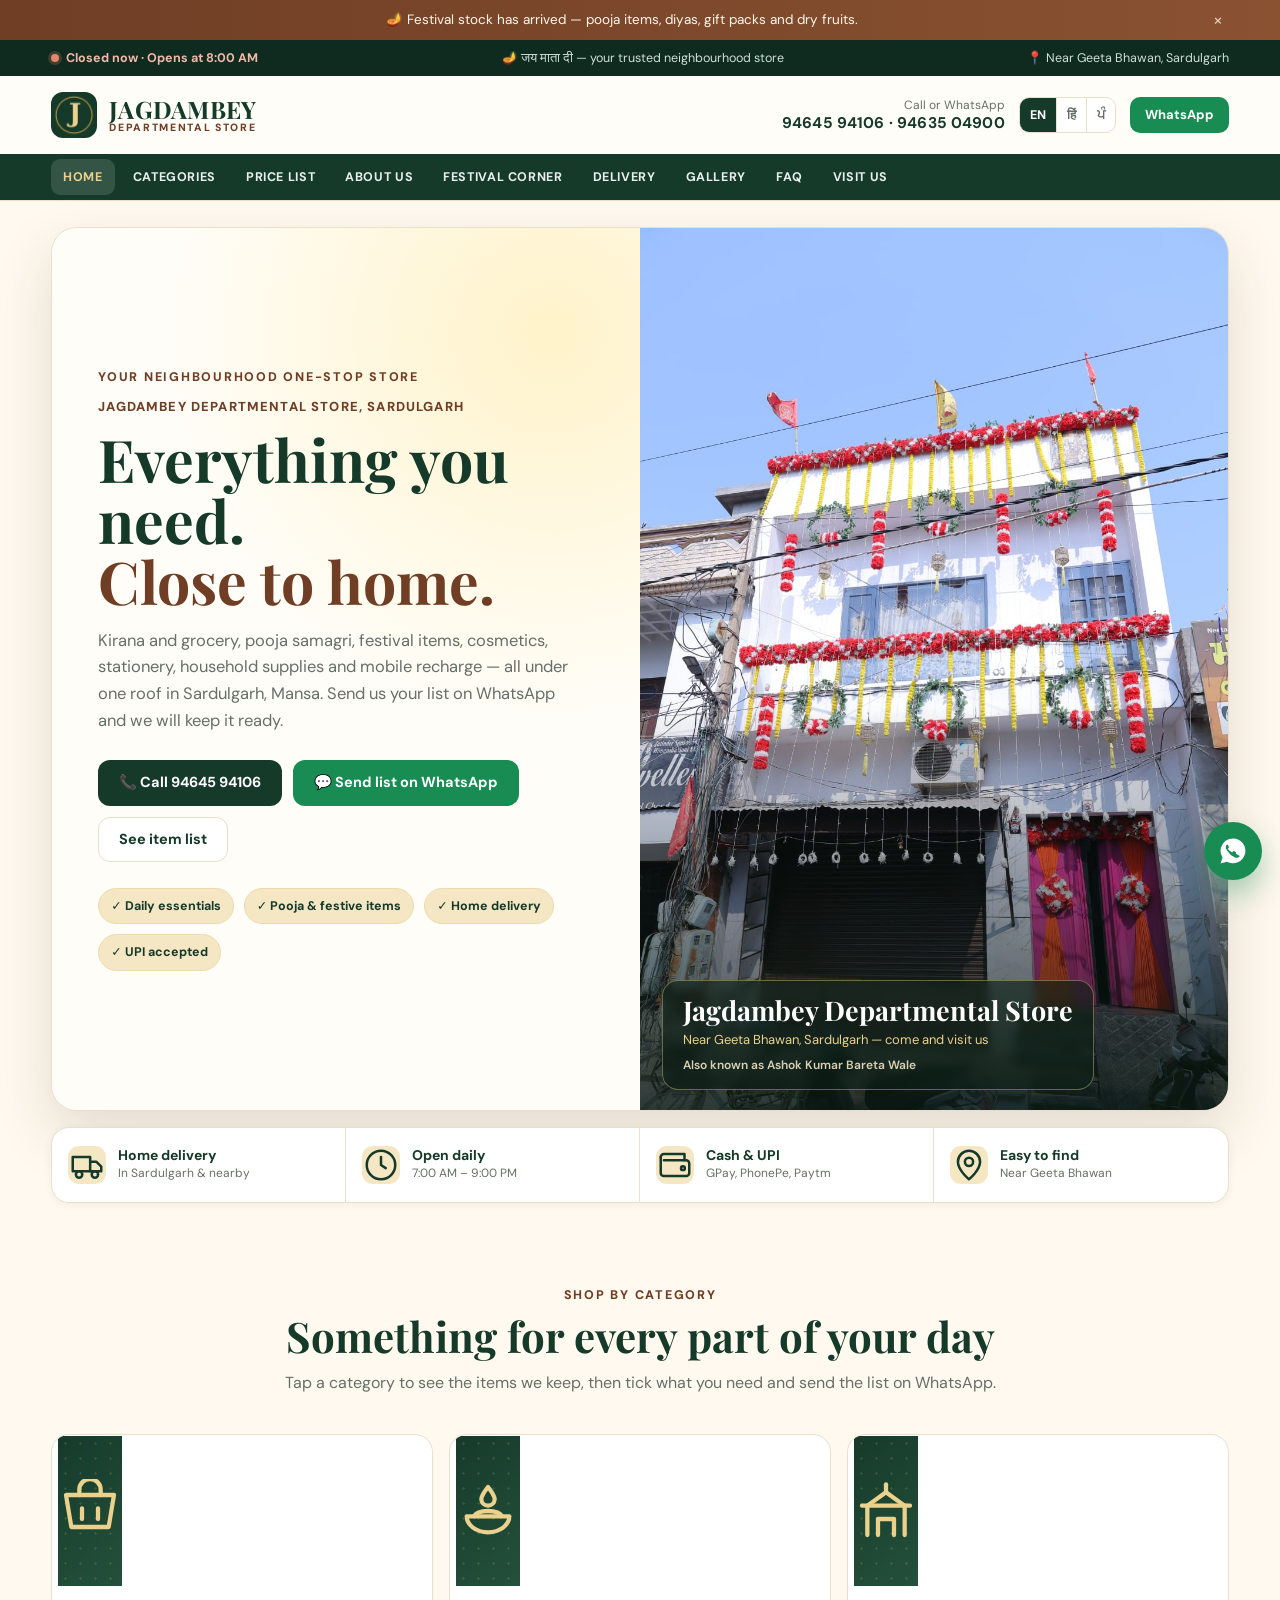
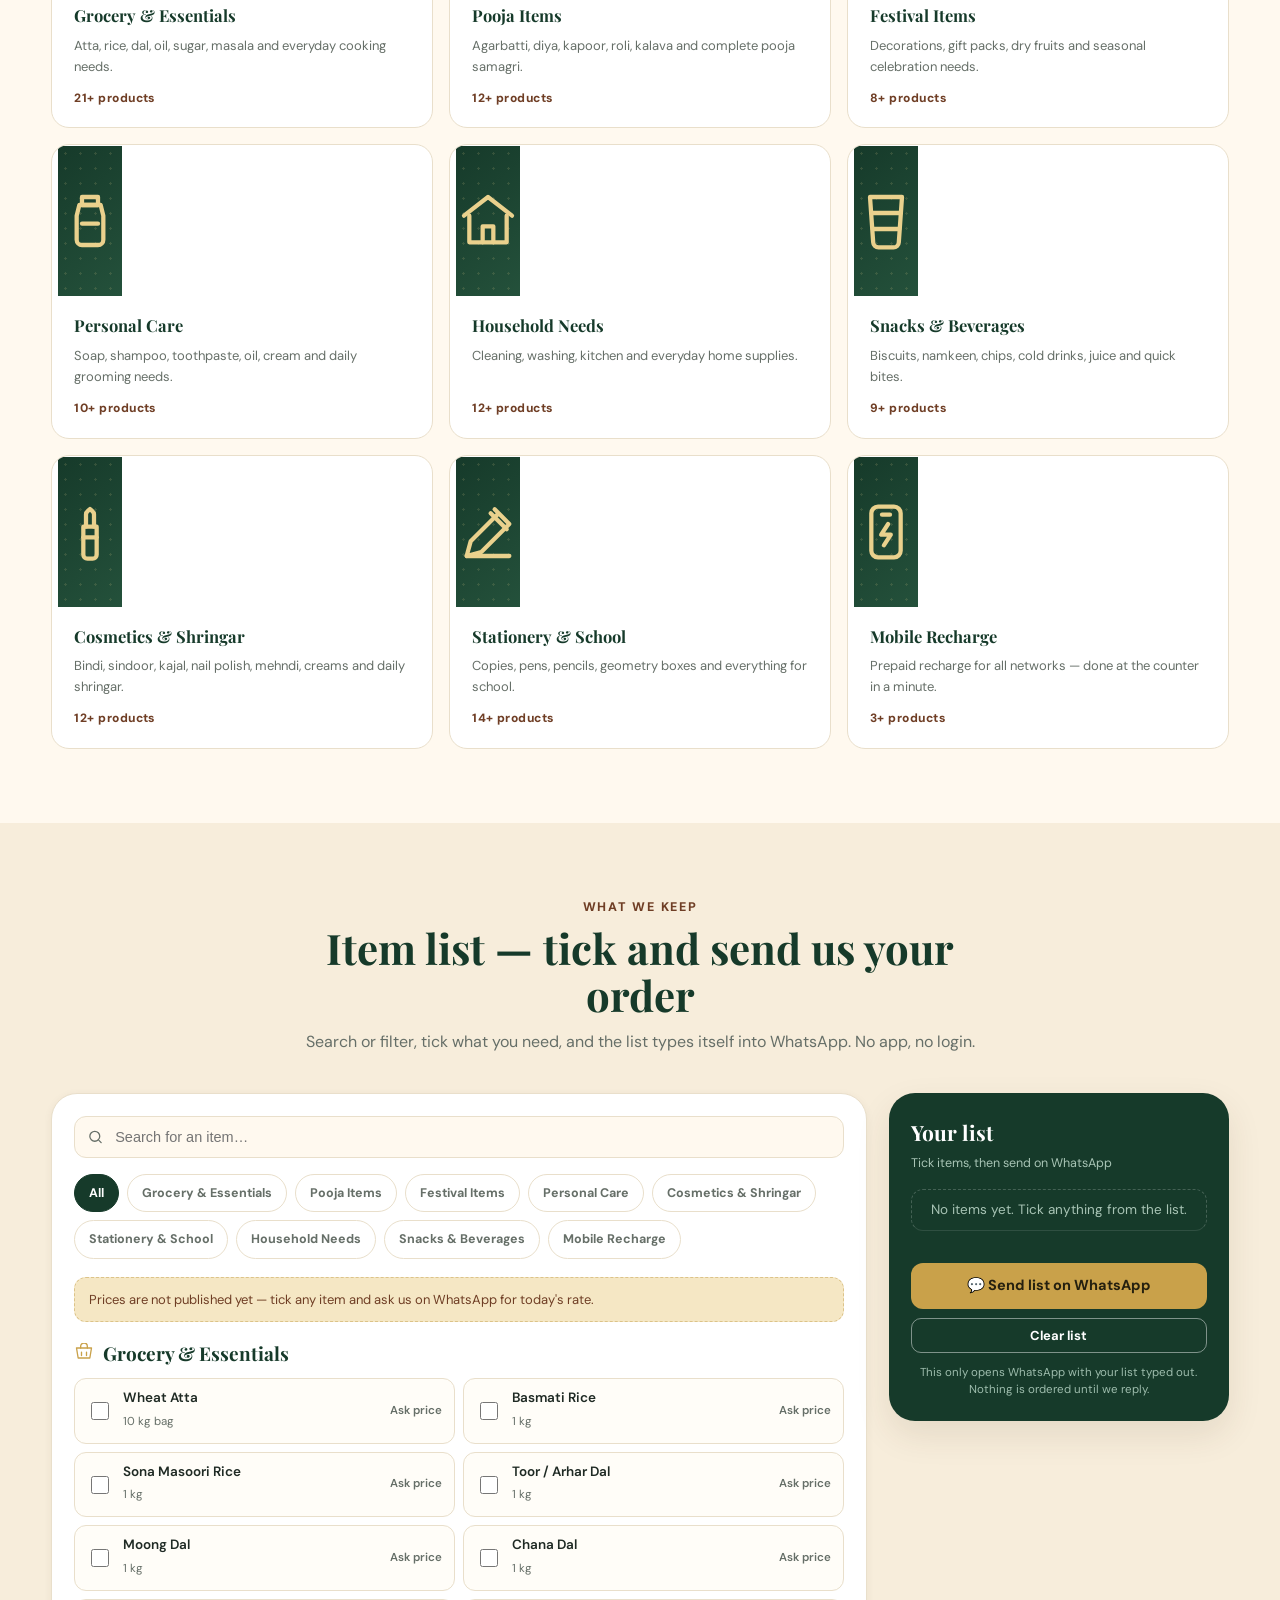
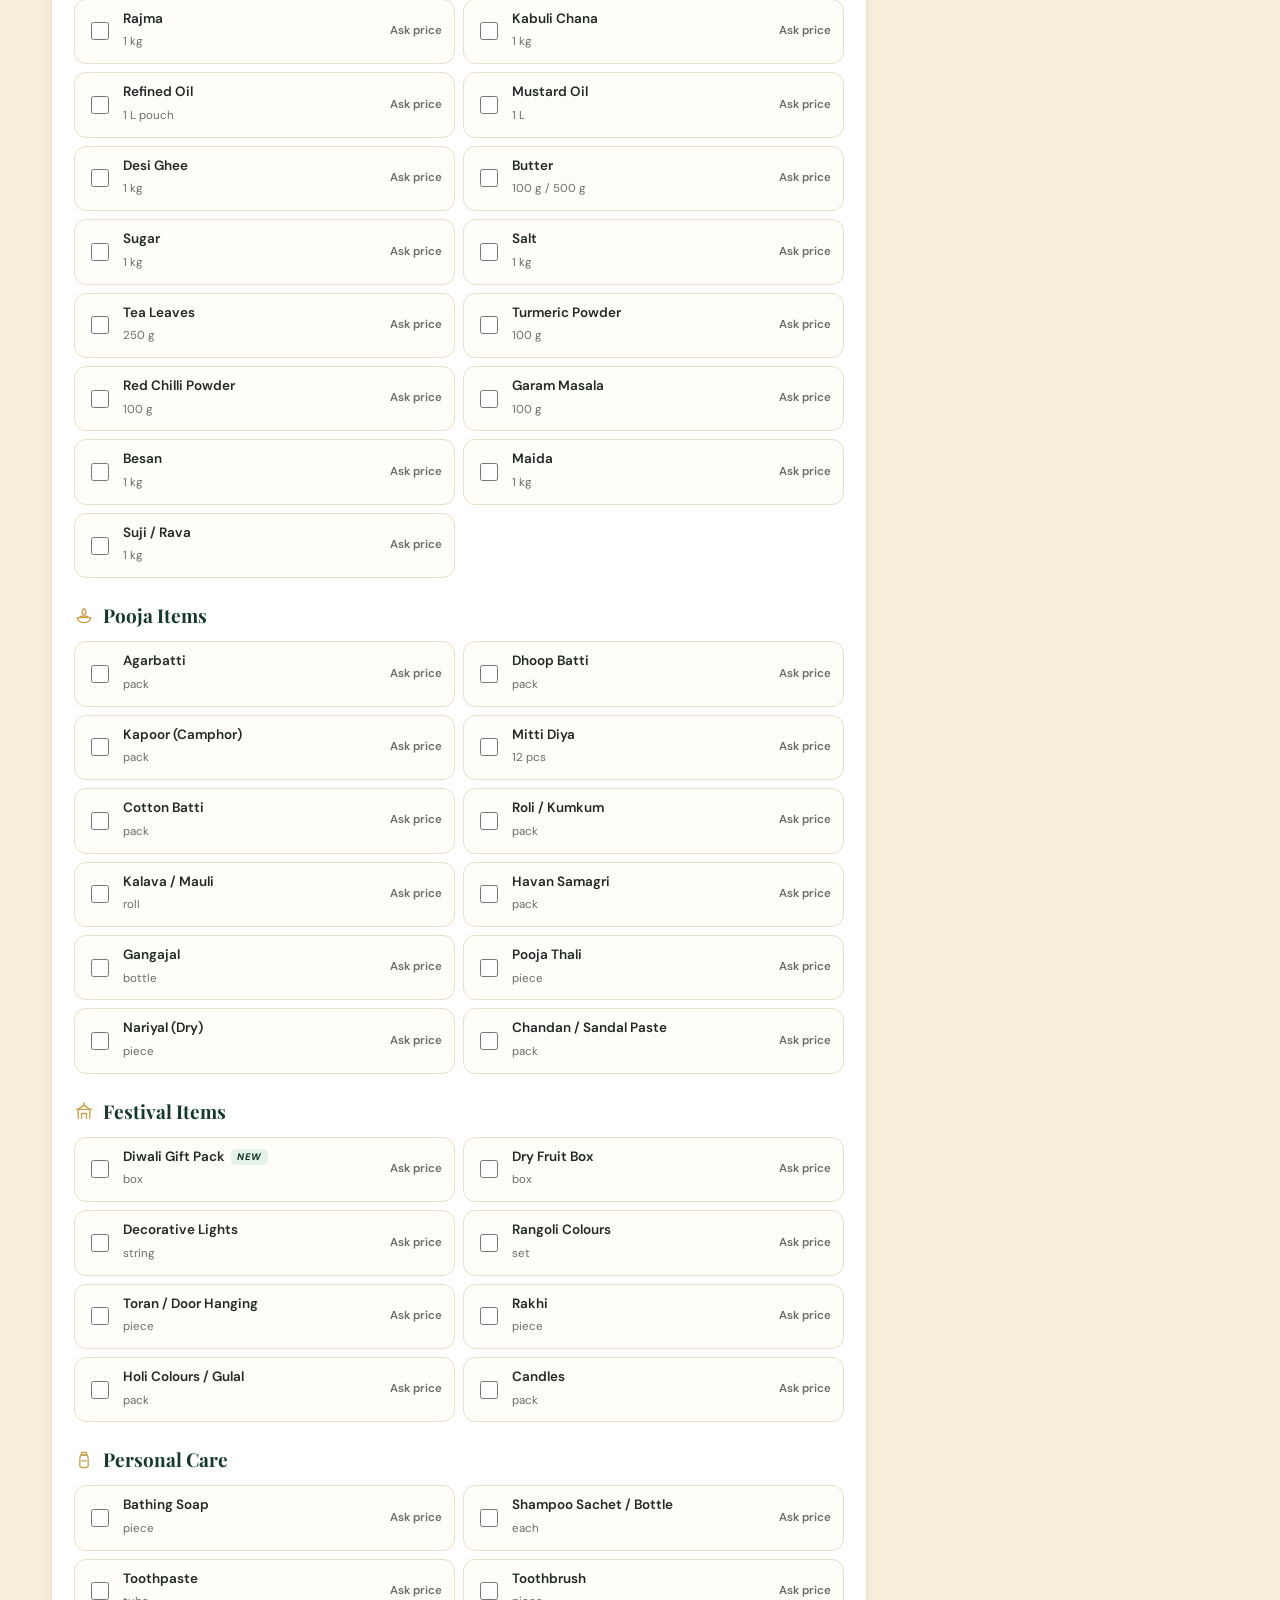
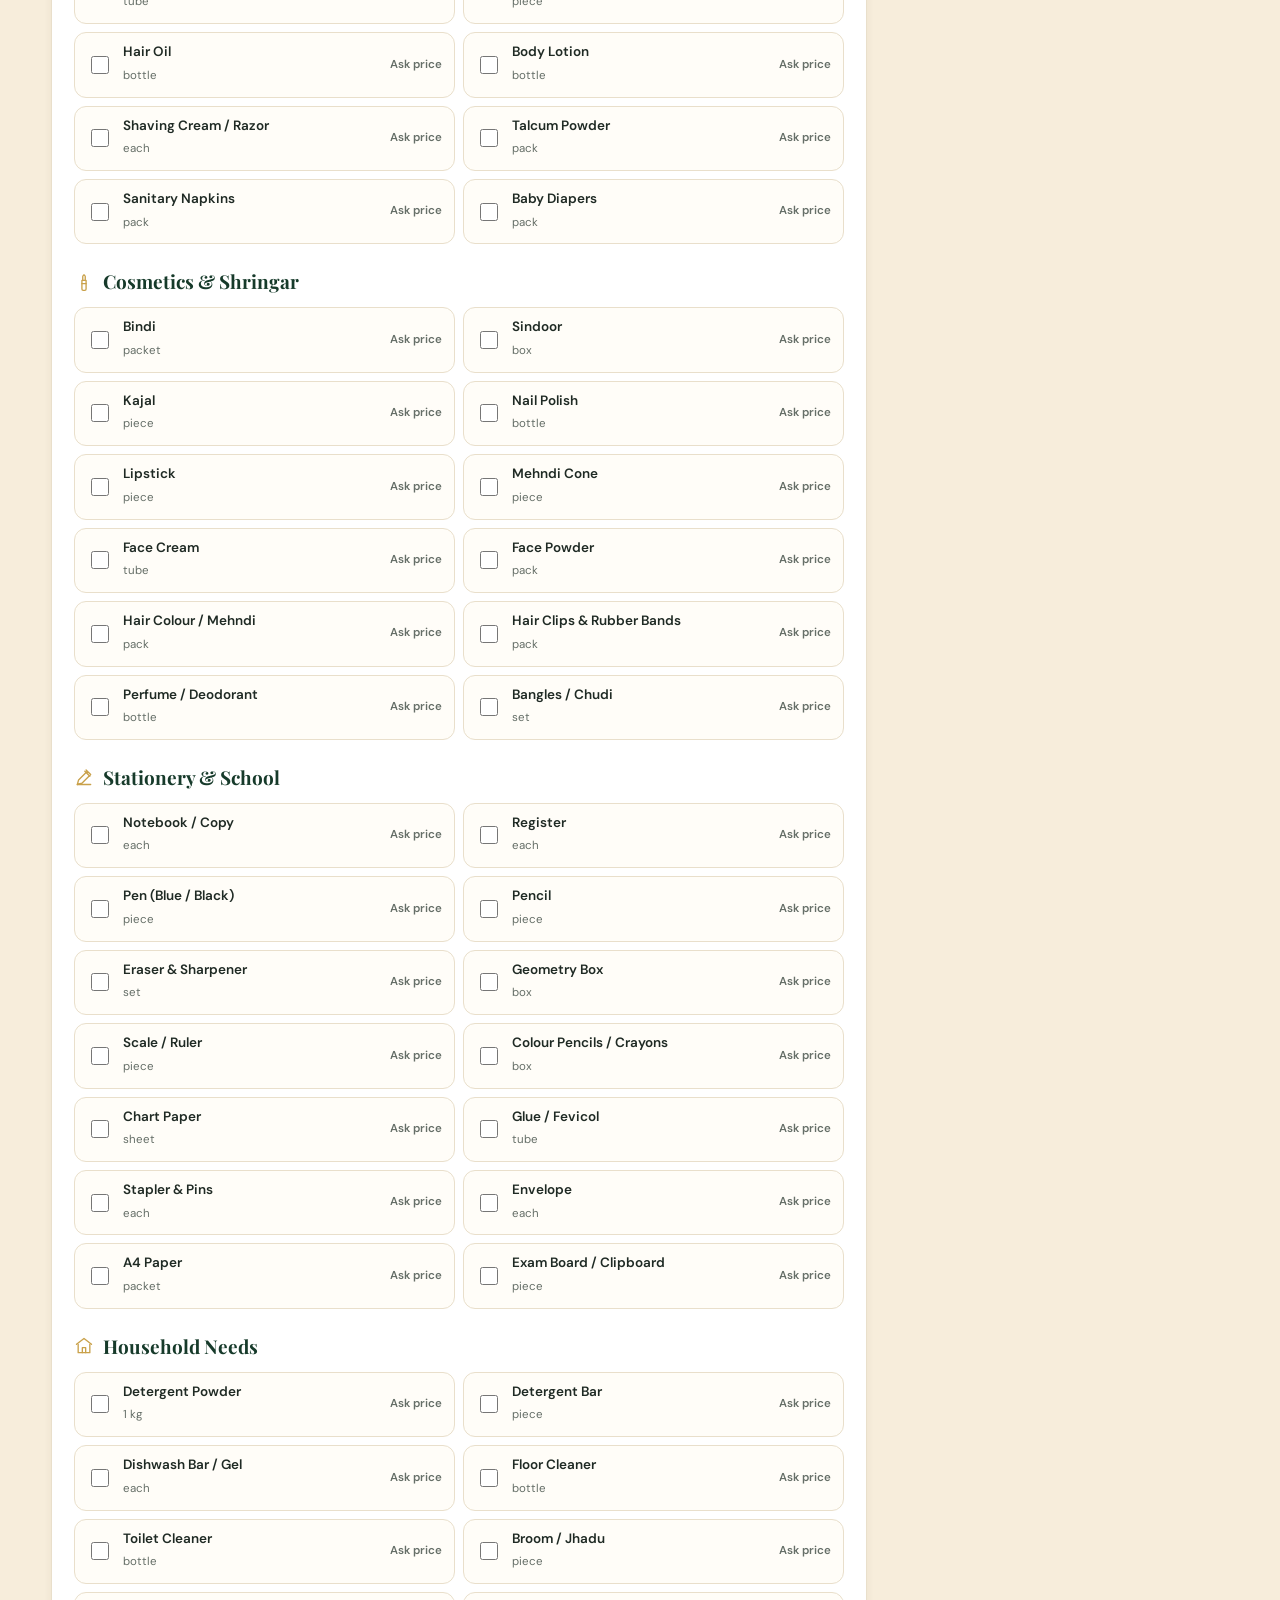
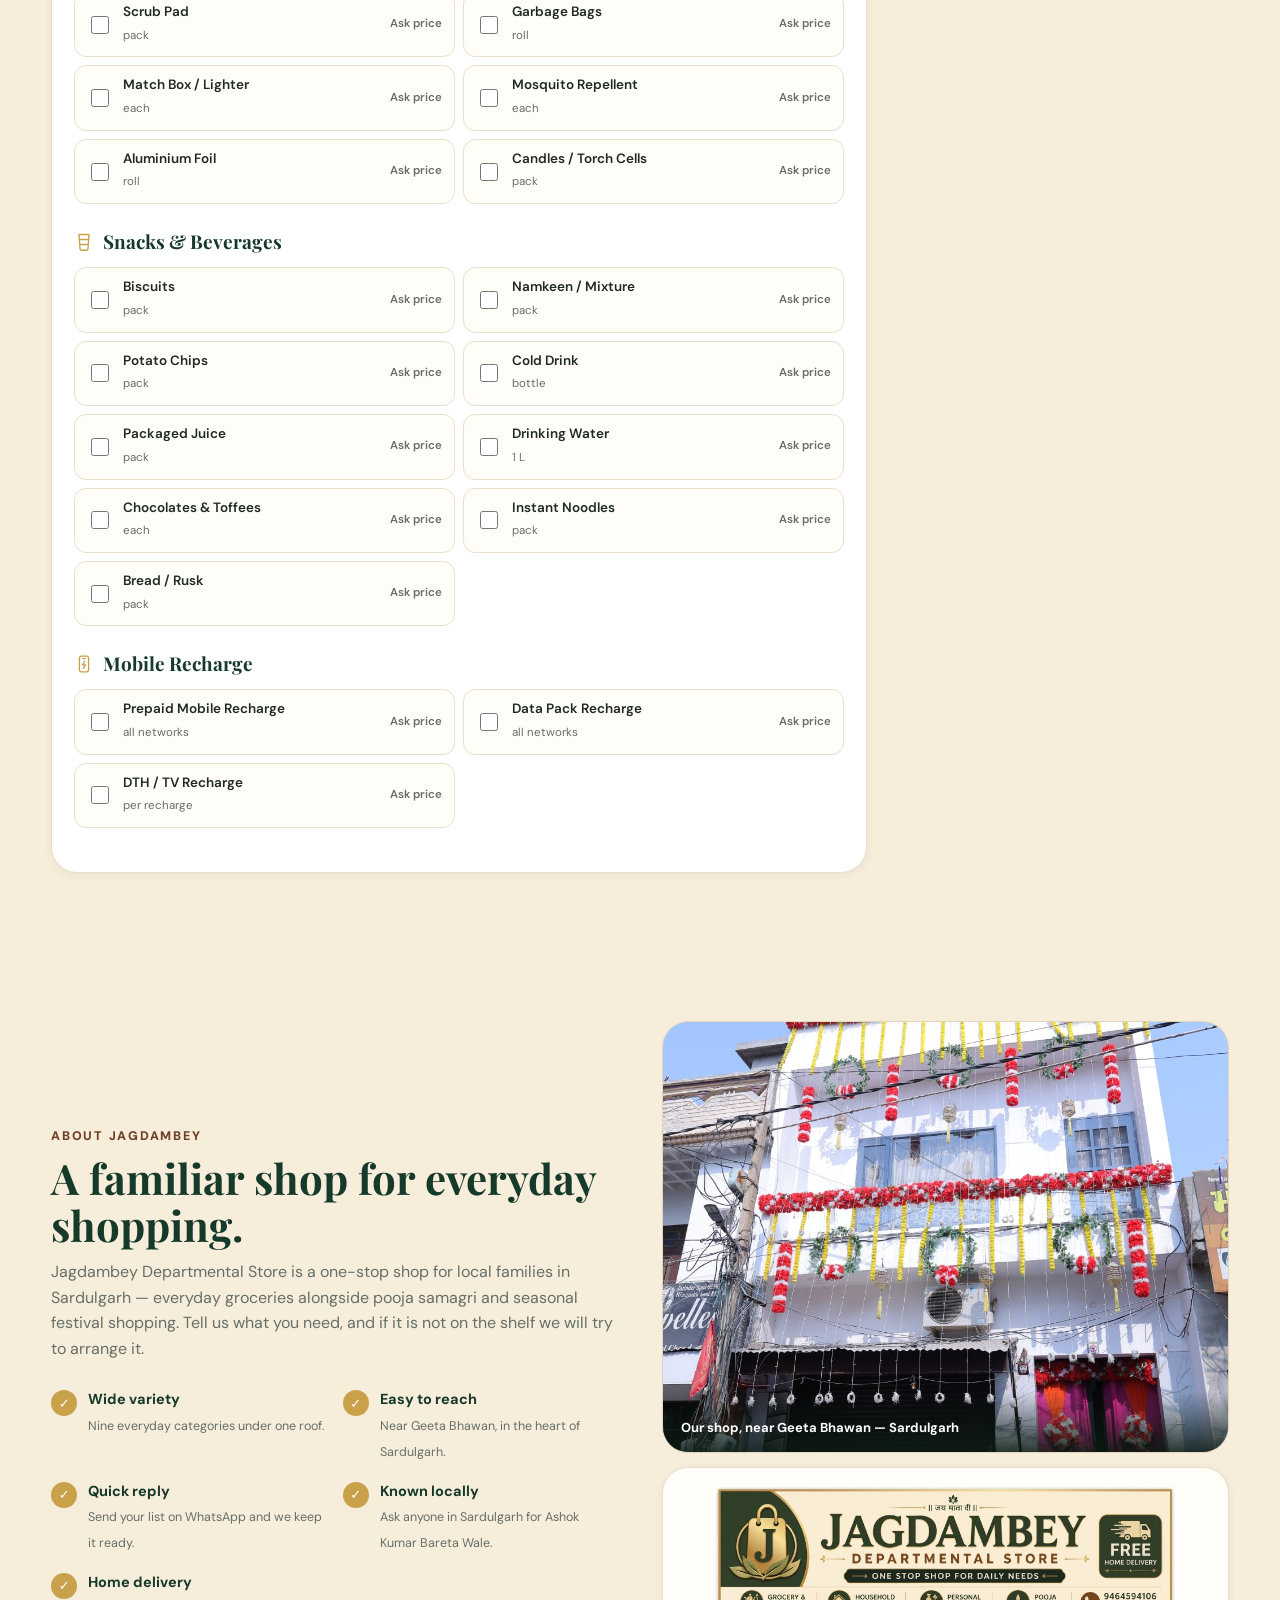
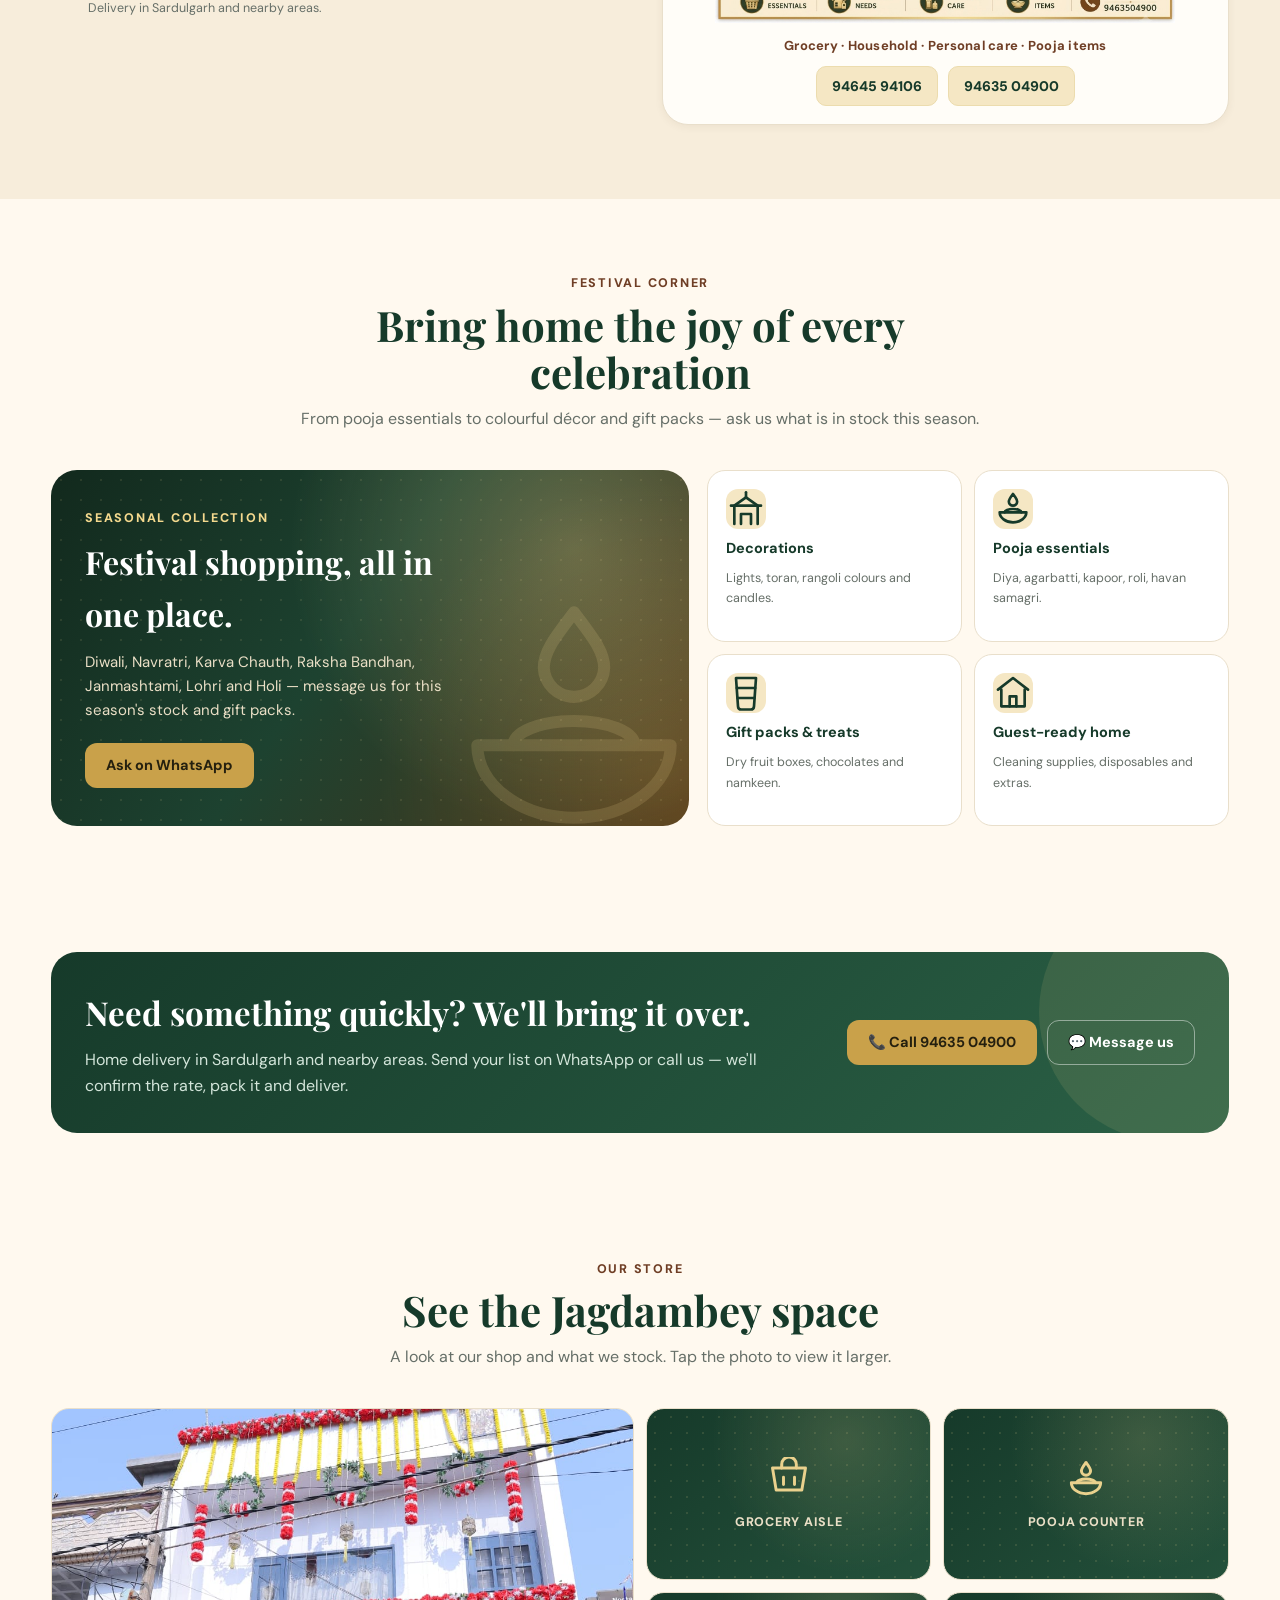
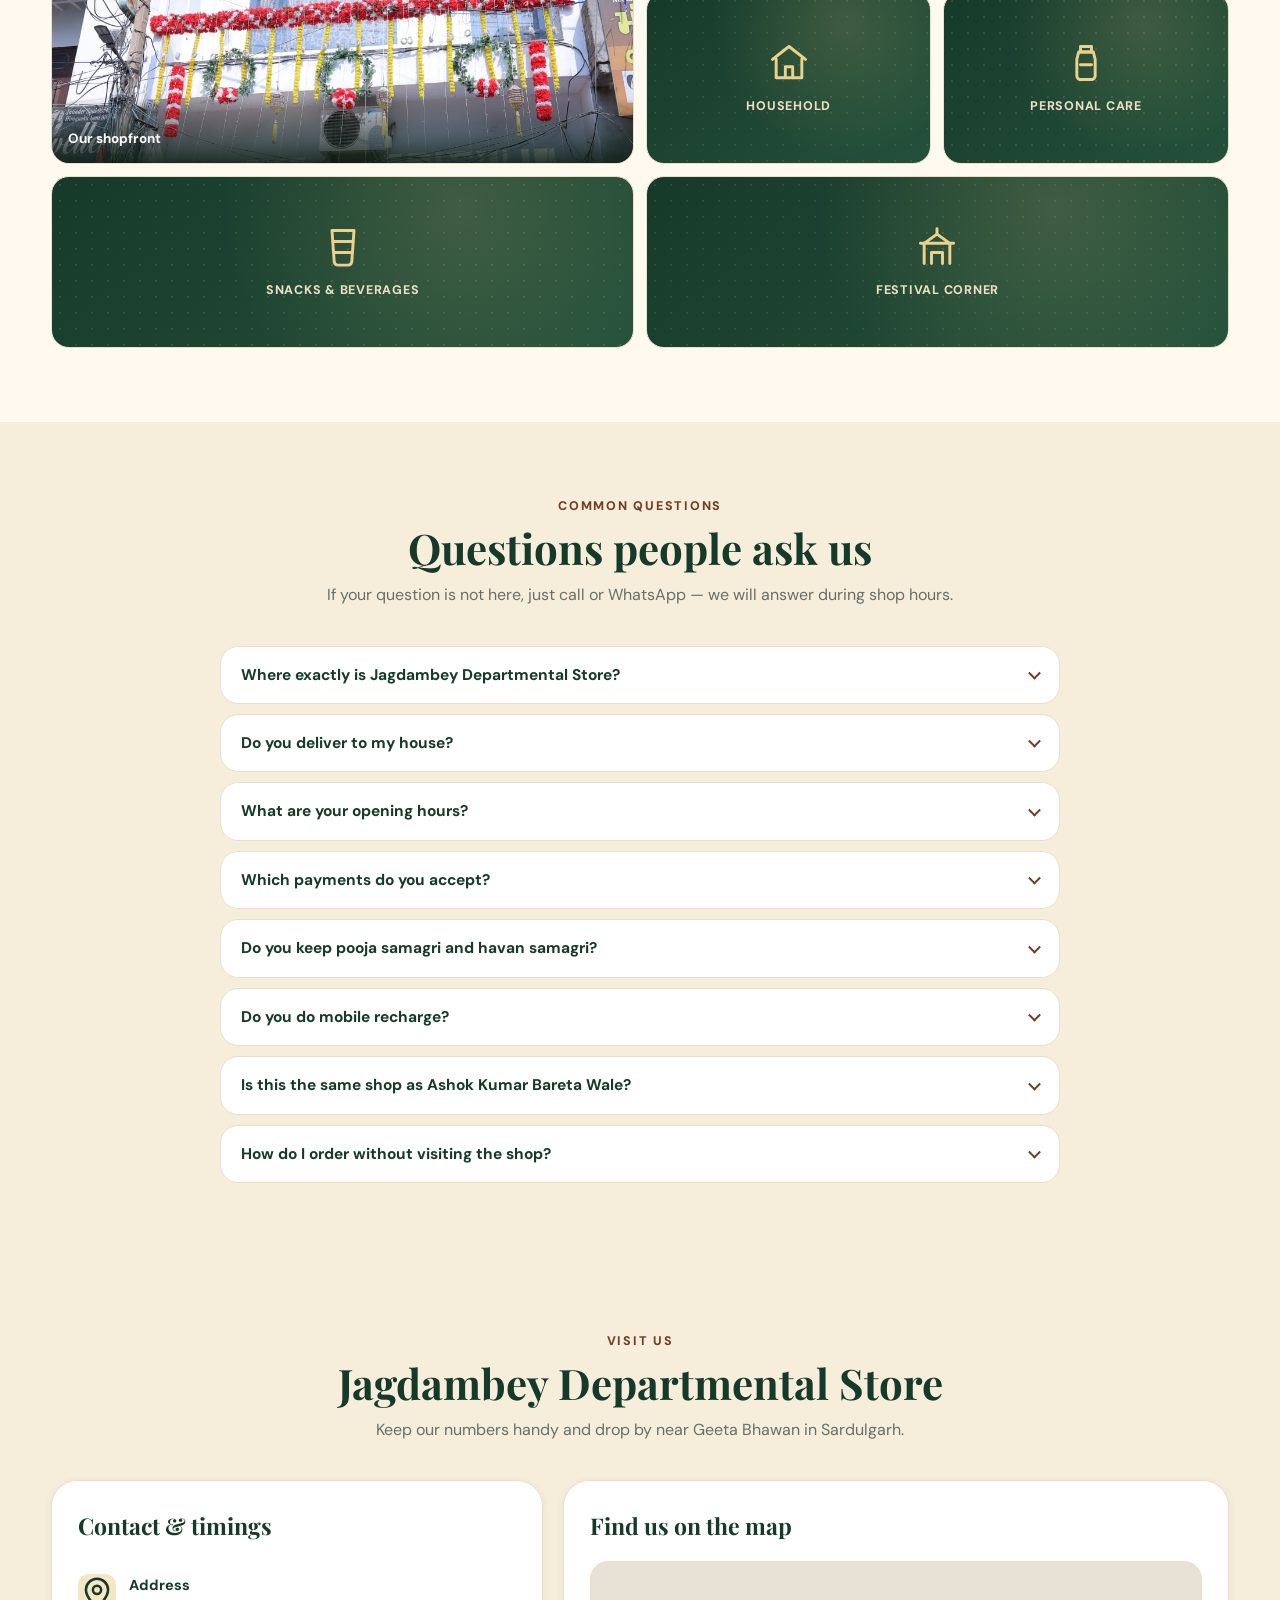
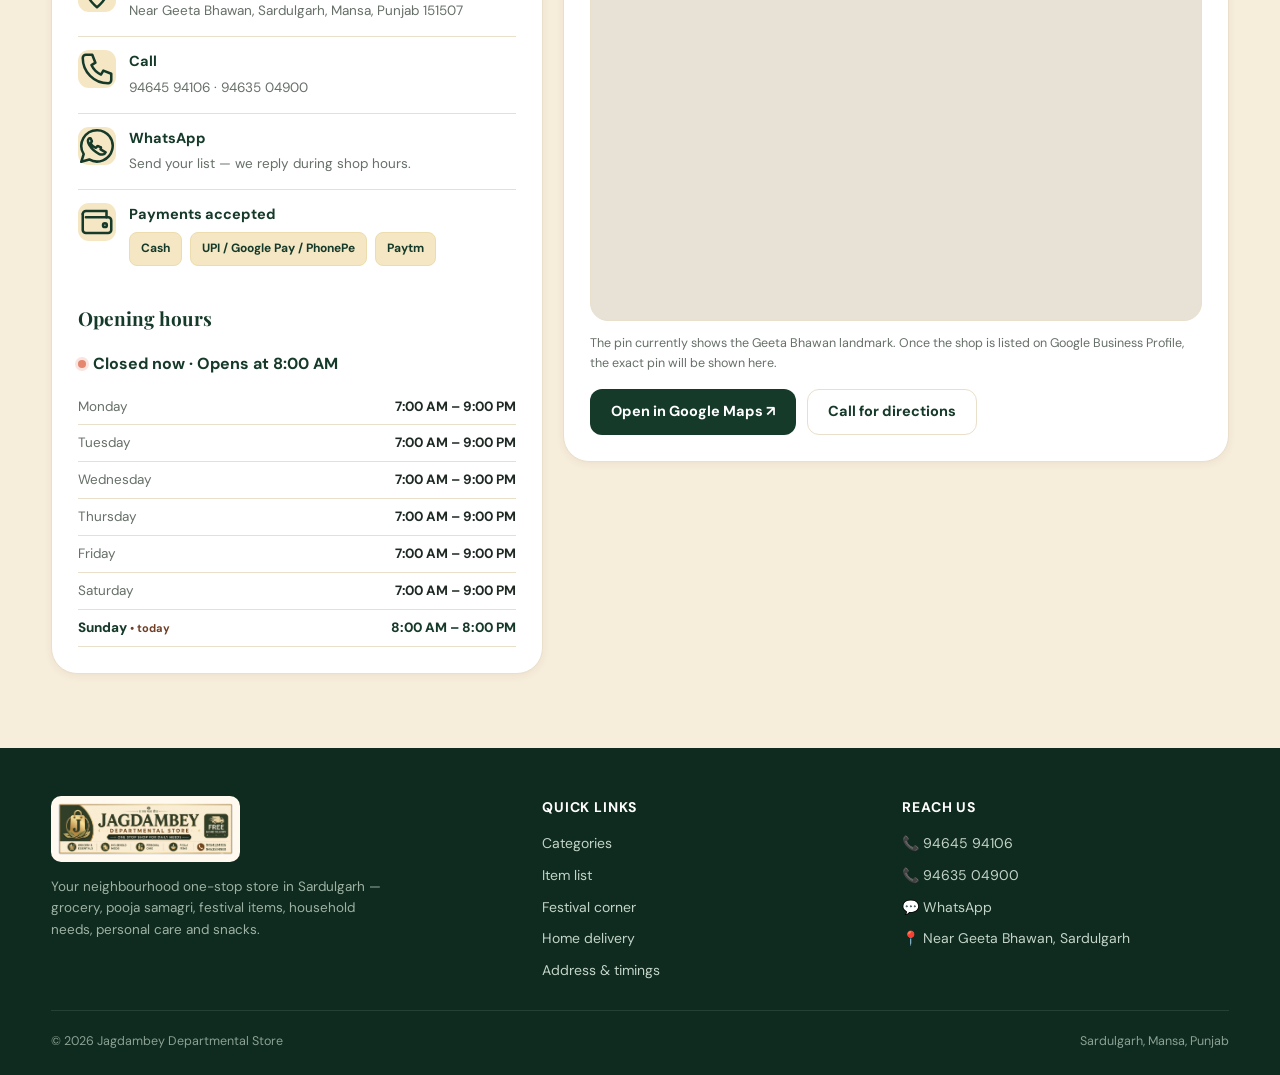
==== commit 10f57572: "SEO: keyword-bearing h1, FAQ section with FAQPage data, PIN code An audit of the live page found thr" ====
--- a/index.html
+++ b/index.html
@@ -10,24 +10,24 @@
 <meta name="author" content="Jagdambey Departmental Store">
 <meta name="robots" content="index,follow">
 <meta name="theme-color" content="#163a2a">
-<link rel="canonical" href="https://valtaoi22.github.io/jagdambey-departmental-store/">
+<link rel="canonical" href="https://jagdambeystore.com/">
 
 <!-- share preview (WhatsApp / Facebook / Instagram) -->
 <meta property="og:type" content="business.business">
 <meta property="og:site_name" content="Jagdambey Departmental Store">
 <meta property="og:title" content="Jagdambey Departmental Store (Ashok Kumar Bareta Wale) — Sardulgarh">
 <meta property="og:description" content="Grocery, pooja samagri, festival items, cosmetics, stationery, household needs and mobile recharge — near Geeta Bhawan, Sardulgarh. Send your list on WhatsApp.">
-<meta property="og:image" content="https://valtaoi22.github.io/jagdambey-departmental-store/assets/brand/og-image.jpg">
+<meta property="og:image" content="https://jagdambeystore.com/assets/brand/og-image.jpg">
 <meta property="og:image:width" content="1200">
 <meta property="og:image:height" content="630">
 <meta property="og:locale" content="en_IN">
 <meta property="og:locale:alternate" content="hi_IN">
 <meta property="og:locale:alternate" content="pa_IN">
-<meta property="og:url" content="https://valtaoi22.github.io/jagdambey-departmental-store/">
+<meta property="og:url" content="https://jagdambeystore.com/">
 <meta name="twitter:card" content="summary_large_image">
 <meta name="twitter:title" content="Jagdambey Departmental Store (Ashok Kumar Bareta Wale) — Sardulgarh">
 <meta name="twitter:description" content="Everything for your home, close to home. Call or WhatsApp your list.">
-<meta name="twitter:image" content="https://valtaoi22.github.io/jagdambey-departmental-store/assets/brand/og-image.jpg">
+<meta name="twitter:image" content="https://jagdambeystore.com/assets/brand/og-image.jpg">
 
 <link rel="icon" href="assets/brand/icon-32.png" sizes="32x32">
 <link rel="icon" href="assets/brand/icon-192.png" sizes="192x192">
@@ -39,6 +39,238 @@
 <link href="https://fonts.googleapis.com/css2?family=DM+Sans:wght@400;500;600;700;800&family=Playfair+Display:wght@600;700&display=swap" rel="stylesheet">
 <link rel="preload" as="image" href="storefront.jpg" fetchpriority="high">
 <link rel="stylesheet" href="assets/css/style.css">
+<!-- business-data:start -->
+<script type="application/ld+json">
+{
+  "@context": "https://schema.org",
+  "@type": "GroceryStore",
+  "name": "Jagdambey Departmental Store",
+  "alternateName": [
+    "Ashok Kumar Bareta Wale",
+    "जगदम्बे डिपार्टमेंटल स्टोर",
+    "ਜਗਦੰਬੇ ਡਿਪਾਰਟਮੈਂਟਲ ਸਟੋਰ"
+  ],
+  "description": "One stop shop for daily needs",
+  "knowsLanguage": [
+    "en",
+    "hi",
+    "pa"
+  ],
+  "image": "https://jagdambeystore.com/assets/brand/og-image.jpg",
+  "logo": "https://jagdambeystore.com/assets/brand/icon-512.png",
+  "url": "https://jagdambeystore.com",
+  "telephone": [
+    "+919464594106",
+    "+919463504900"
+  ],
+  "address": {
+    "@type": "PostalAddress",
+    "streetAddress": "Near Geeta Bhawan",
+    "addressLocality": "Sardulgarh",
+    "addressRegion": "Punjab",
+    "addressCountry": "IN",
+    "postalCode": "151507"
+  },
+  "openingHoursSpecification": [
+    {
+      "@type": "OpeningHoursSpecification",
+      "dayOfWeek": "Monday",
+      "opens": "07:00",
+      "closes": "21:00"
+    },
+    {
+      "@type": "OpeningHoursSpecification",
+      "dayOfWeek": "Tuesday",
+      "opens": "07:00",
+      "closes": "21:00"
+    },
+    {
+      "@type": "OpeningHoursSpecification",
+      "dayOfWeek": "Wednesday",
+      "opens": "07:00",
+      "closes": "21:00"
+    },
+    {
+      "@type": "OpeningHoursSpecification",
+      "dayOfWeek": "Thursday",
+      "opens": "07:00",
+      "closes": "21:00"
+    },
+    {
+      "@type": "OpeningHoursSpecification",
+      "dayOfWeek": "Friday",
+      "opens": "07:00",
+      "closes": "21:00"
+    },
+    {
+      "@type": "OpeningHoursSpecification",
+      "dayOfWeek": "Saturday",
+      "opens": "07:00",
+      "closes": "21:00"
+    },
+    {
+      "@type": "OpeningHoursSpecification",
+      "dayOfWeek": "Sunday",
+      "opens": "08:00",
+      "closes": "20:00"
+    }
+  ],
+  "currenciesAccepted": "INR",
+  "paymentAccepted": "Cash, UPI / Google Pay / PhonePe, Paytm",
+  "areaServed": "Sardulgarh and nearby villages",
+  "makesOffer": [
+    {
+      "@type": "Offer",
+      "itemOffered": {
+        "@type": "Product",
+        "name": "Grocery & Essentials",
+        "description": "Atta, rice, dal, oil, sugar, masala and everyday cooking needs."
+      }
+    },
+    {
+      "@type": "Offer",
+      "itemOffered": {
+        "@type": "Product",
+        "name": "Pooja Items",
+        "description": "Agarbatti, diya, kapoor, roli, kalava and complete pooja samagri."
+      }
+    },
+    {
+      "@type": "Offer",
+      "itemOffered": {
+        "@type": "Product",
+        "name": "Festival Items",
+        "description": "Decorations, gift packs, dry fruits and seasonal celebration needs."
+      }
+    },
+    {
+      "@type": "Offer",
+      "itemOffered": {
+        "@type": "Product",
+        "name": "Personal Care",
+        "description": "Soap, shampoo, toothpaste, oil, cream and daily grooming needs."
+      }
+    },
+    {
+      "@type": "Offer",
+      "itemOffered": {
+        "@type": "Product",
+        "name": "Cosmetics & Shringar",
+        "description": "Bindi, sindoor, kajal, nail polish, mehndi, creams and daily shringar."
+      }
+    },
+    {
+      "@type": "Offer",
+      "itemOffered": {
+        "@type": "Product",
+        "name": "Stationery & School",
+        "description": "Copies, pens, pencils, geometry boxes and everything for school."
+      }
+    },
+    {
+      "@type": "Offer",
+      "itemOffered": {
+        "@type": "Product",
+        "name": "Household Needs",
+        "description": "Cleaning, washing, kitchen and everyday home supplies."
+      }
+    },
+    {
+      "@type": "Offer",
+      "itemOffered": {
+        "@type": "Product",
+        "name": "Snacks & Beverages",
+        "description": "Biscuits, namkeen, chips, cold drinks, juice and quick bites."
+      }
+    },
+    {
+      "@type": "Offer",
+      "itemOffered": {
+        "@type": "Product",
+        "name": "Mobile Recharge",
+        "description": "Prepaid recharge for all networks — done at the counter in a minute."
+      }
+    }
+  ],
+  "founder": {
+    "@type": "Person",
+    "name": "Ashok Kumar"
+  }
+}
+</script>
+<script type="application/ld+json">
+{
+  "@context": "https://schema.org",
+  "@type": "FAQPage",
+  "mainEntity": [
+    {
+      "@type": "Question",
+      "name": "Where exactly is Jagdambey Departmental Store?",
+      "acceptedAnswer": {
+        "@type": "Answer",
+        "text": "Near Geeta Bhawan in Sardulgarh, Mansa district, Punjab — PIN 151507. Locally the shop is also known as Ashok Kumar Bareta Wale, so you can ask anyone nearby for that name."
+      }
+    },
+    {
+      "@type": "Question",
+      "name": "Do you deliver to my house?",
+      "acceptedAnswer": {
+        "@type": "Answer",
+        "text": "Yes — we deliver in Sardulgarh and nearby villages. Send your list on WhatsApp or call 94645 94106, and we will confirm the rate and the delivery time."
+      }
+    },
+    {
+      "@type": "Question",
+      "name": "What are your opening hours?",
+      "acceptedAnswer": {
+        "@type": "Answer",
+        "text": "We are open seven days a week. The live timings, and whether we are open right now, are shown in the Visit Us section further down this page."
+      }
+    },
+    {
+      "@type": "Question",
+      "name": "Which payments do you accept?",
+      "acceptedAnswer": {
+        "@type": "Answer",
+        "text": "Cash and UPI — Google Pay, PhonePe and Paytm all work at the counter."
+      }
+    },
+    {
+      "@type": "Question",
+      "name": "Do you keep pooja samagri and havan samagri?",
+      "acceptedAnswer": {
+        "@type": "Answer",
+        "text": "Yes — agarbatti, dhoop, kapoor, diya, roli, kalava, havan samagri, gangajal and pooja thali. During Diwali, Navratri, Karva Chauth and Lohri we also keep festival and gift items."
+      }
+    },
+    {
+      "@type": "Question",
+      "name": "Do you do mobile recharge?",
+      "acceptedAnswer": {
+        "@type": "Answer",
+        "text": "Yes — prepaid and data pack recharge for all networks, done at the counter in a minute."
+      }
+    },
+    {
+      "@type": "Question",
+      "name": "Is this the same shop as Ashok Kumar Bareta Wale?",
+      "acceptedAnswer": {
+        "@type": "Answer",
+        "text": "Yes, the same shop. Jagdambey Departmental Store is the shop name on the board, and locally people know it as Ashok Kumar Bareta Wale."
+      }
+    },
+    {
+      "@type": "Question",
+      "name": "How do I order without visiting the shop?",
+      "acceptedAnswer": {
+        "@type": "Answer",
+        "text": "Use the item list on this page — tick what you need and press Send on WhatsApp. Your list is typed out for you. We reply with the rate and delivery time. No app and no account needed."
+      }
+    }
+  ]
+}
+</script>
+<!-- business-data:end -->
 </head>
 <body>
 
@@ -97,6 +329,7 @@
       <a href="#festival"   data-en="FESTIVAL CORNER" data-hi="त्योहार कॉर्नर" data-pa="ਤਿਉਹਾਰ ਕਾਰਨਰ">FESTIVAL CORNER</a>
       <a href="#delivery"   data-en="DELIVERY"       data-hi="डिलीवरी" data-pa="ਡਿਲੀਵਰੀ">DELIVERY</a>
       <a href="#gallery"    data-en="GALLERY"        data-hi="गैलरी" data-pa="ਗੈਲਰੀ">GALLERY</a>
+      <a href="#faq"        data-en="FAQ"            data-hi="सवाल-जवाब" data-pa="ਸਵਾਲ-ਜਵਾਬ">FAQ</a>
       <a href="#contact"    data-en="VISIT US"       data-hi="पता और समय" data-pa="ਪਤਾ ਤੇ ਸਮਾਂ">VISIT US</a>
     </div>
   </nav>
@@ -114,6 +347,7 @@
     <a href="#festival"   data-en="Festival corner" data-hi="त्योहार कॉर्नर" data-pa="ਤਿਉਹਾਰ ਕਾਰਨਰ">Festival corner</a>
     <a href="#delivery"   data-en="Delivery"        data-hi="डिलीवरी" data-pa="ਡਿਲੀਵਰੀ">Delivery</a>
     <a href="#gallery"    data-en="Gallery"         data-hi="गैलरी" data-pa="ਗੈਲਰੀ">Gallery</a>
+    <a href="#faq"        data-en="Common questions" data-hi="आम सवाल" data-pa="ਆਮ ਸਵਾਲ">Common questions</a>
     <a href="#contact"    data-en="Visit us"        data-hi="पता और समय" data-pa="ਪਤਾ ਤੇ ਸਮਾਂ">Visit us</a>
     <hr>
     <a data-tel="phone1">📞 94645 94106</a>
@@ -131,12 +365,13 @@
       <div class="hero-copy">
         <div class="eyebrow" data-en="Your neighbourhood one-stop store" data-hi="आपके पड़ोस की एक ही दुकान" data-pa="ਤੁਹਾਡੇ ਨੇੜੇ ਦੀ ਇੱਕੋ ਦੁਕਾਨ">Your neighbourhood one-stop store</div>
         <h1>
+          <b class="h1-name" data-en="Jagdambey Departmental Store, Sardulgarh" data-hi="जगदम्बे डिपार्टमेंटल स्टोर, सरदूलगढ़" data-pa="ਜਗਦੰਬੇ ਡਿਪਾਰਟਮੈਂਟਲ ਸਟੋਰ, ਸਰਦੂਲਗੜ੍ਹ">Jagdambey Departmental Store, Sardulgarh</b>
           <span data-en="Everything you need." data-hi="हर ज़रूरत का सामान।" data-pa="ਹਰ ਲੋੜ ਦਾ ਸਮਾਨ।">Everything you need.</span><br>
           <em data-en="Close to home." data-hi="घर के पास ही।" data-pa="ਘਰ ਦੇ ਨੇੜੇ ਹੀ।">Close to home.</em>
         </h1>
         <p class="hero-lead"
-           data-en="Grocery, pooja samagri, festival items, household supplies, personal care and snacks — all under one roof in Sardulgarh. Send us your list on WhatsApp and we will keep it ready."
-           data-hi="किराना, पूजा सामग्री, त्योहार का सामान, घरेलू ज़रूरतें, पर्सनल केयर और स्नैक्स — सब कुछ सरदूलगढ़ में एक ही जगह। WhatsApp पर लिस्ट भेजें, हम तैयार रखेंगे।" data-pa="ਕਰਿਆਨਾ, ਪੂਜਾ ਸਮੱਗਰੀ, ਤਿਉਹਾਰਾਂ ਦਾ ਸਮਾਨ, ਘਰੇਲੂ ਲੋੜਾਂ, ਪਰਸਨਲ ਕੇਅਰ ਤੇ ਸਨੈਕਸ — ਸਭ ਕੁਝ ਸਰਦੂਲਗੜ੍ਹ ਵਿੱਚ ਇੱਕੋ ਥਾਂ। WhatsApp 'ਤੇ ਲਿਸਟ ਭੇਜੋ, ਅਸੀਂ ਤਿਆਰ ਰੱਖਾਂਗੇ।">
+           data-en="Kirana and grocery, pooja samagri, festival items, cosmetics, stationery, household supplies and mobile recharge — all under one roof in Sardulgarh, Mansa. Send us your list on WhatsApp and we will keep it ready."
+           data-hi="किराना और ग्रोसरी, पूजा सामग्री, त्योहार का सामान, श्रृंगार, स्टेशनरी, घरेलू ज़रूरतें और मोबाइल रिचार्ज — सब कुछ सरदूलगढ़, मानसा में एक ही जगह। WhatsApp पर लिस्ट भेजें, हम तैयार रखेंगे।" data-pa="ਕਰਿਆਨਾ ਤੇ ਗਰੌਸਰੀ, ਪੂਜਾ ਸਮੱਗਰੀ, ਤਿਉਹਾਰਾਂ ਦਾ ਸਮਾਨ, ਸ਼ਿੰਗਾਰ, ਸਟੇਸ਼ਨਰੀ, ਘਰੇਲੂ ਲੋੜਾਂ ਤੇ ਮੋਬਾਈਲ ਰੀਚਾਰਜ — ਸਭ ਕੁਝ ਸਰਦੂਲਗੜ੍ਹ, ਮਾਨਸਾ ਵਿੱਚ ਇੱਕੋ ਥਾਂ। WhatsApp 'ਤੇ ਲਿਸਟ ਭੇਜੋ, ਅਸੀਂ ਤਿਆਰ ਰੱਖਾਂਗੇ।">
           Grocery, pooja samagri, festival items, household supplies, personal care and snacks — all under one roof in Sardulgarh.
         </p>
 
@@ -420,6 +655,86 @@
   </div>
 </section>
 
+<!-- ======================= FAQ ======================= -->
+<section class="faq" id="faq">
+  <div class="container">
+    <div class="section-head">
+      <div class="eyebrow" data-en="Common questions" data-hi="आम सवाल" data-pa="ਆਮ ਸਵਾਲ">Common questions</div>
+      <h2 data-en="Questions people ask us" data-hi="लोग हमसे क्या पूछते हैं" data-pa="ਲੋਕ ਸਾਡੇ ਤੋਂ ਕੀ ਪੁੱਛਦੇ ਹਨ">Questions people ask us</h2>
+      <p data-en="If your question is not here, just call or WhatsApp — we will answer during shop hours."
+         data-hi="अगर आपका सवाल यहाँ नहीं है, तो कॉल या WhatsApp कर लीजिए — दुकान के समय में जवाब देंगे।"
+         data-pa="ਜੇ ਤੁਹਾਡਾ ਸਵਾਲ ਇੱਥੇ ਨਹੀਂ ਹੈ, ਤਾਂ ਕਾਲ ਜਾਂ WhatsApp ਕਰ ਲਵੋ — ਦੁਕਾਨ ਦੇ ਸਮੇਂ ਵਿੱਚ ਜਵਾਬ ਦੇਵਾਂਗੇ।">
+        If your question is not here, just call or WhatsApp us.</p>
+    </div>
+
+    <div class="faq-list">
+      <details>
+        <summary data-en="Where exactly is Jagdambey Departmental Store?" data-hi="जगदम्बे डिपार्टमेंटल स्टोर कहाँ है?" data-pa="ਜਗਦੰਬੇ ਡਿਪਾਰਟਮੈਂਟਲ ਸਟੋਰ ਕਿੱਥੇ ਹੈ?">Where exactly is Jagdambey Departmental Store?</summary>
+        <p data-en="Near Geeta Bhawan in Sardulgarh, Mansa district, Punjab — PIN 151507. Locally the shop is also known as Ashok Kumar Bareta Wale, so you can ask anyone nearby for that name."
+           data-hi="गीता भवन के पास, सरदूलगढ़, ज़िला मानसा, पंजाब — पिन 151507। यह दुकान अशोक कुमार बरेटे वाले के नाम से भी जानी जाती है, आसपास किसी से भी पूछ लीजिए।"
+           data-pa="ਗੀਤਾ ਭਵਨ ਦੇ ਕੋਲ, ਸਰਦੂਲਗੜ੍ਹ, ਜ਼ਿਲ੍ਹਾ ਮਾਨਸਾ, ਪੰਜਾਬ — ਪਿੰਨ 151507। ਇਹ ਦੁਕਾਨ ਅਸ਼ੋਕ ਕੁਮਾਰ ਬਰੇਟੇ ਵਾਲੇ ਦੇ ਨਾਂ ਨਾਲ ਵੀ ਜਾਣੀ ਜਾਂਦੀ ਹੈ।">
+          Near Geeta Bhawan in Sardulgarh, Mansa district, Punjab — PIN 151507.</p>
+      </details>
+
+      <details>
+        <summary data-en="Do you deliver to my house?" data-hi="क्या आप घर तक सामान पहुँचाते हैं?" data-pa="ਕੀ ਤੁਸੀਂ ਘਰ ਤੱਕ ਸਮਾਨ ਪਹੁੰਚਾਉਂਦੇ ਹੋ?">Do you deliver to my house?</summary>
+        <p data-en="Yes — we deliver in Sardulgarh and nearby villages. Send your list on WhatsApp or call 94645 94106, and we will confirm the rate and the delivery time."
+           data-hi="जी हाँ — सरदूलगढ़ और आसपास के गाँवों में डिलीवरी करते हैं। WhatsApp पर लिस्ट भेजिए या 94645 94106 पर कॉल कीजिए, हम रेट और समय बता देंगे।"
+           data-pa="ਜੀ ਹਾਂ — ਸਰਦੂਲਗੜ੍ਹ ਤੇ ਨੇੜਲੇ ਪਿੰਡਾਂ ਵਿੱਚ ਡਿਲੀਵਰੀ ਕਰਦੇ ਹਾਂ। WhatsApp 'ਤੇ ਲਿਸਟ ਭੇਜੋ ਜਾਂ 94645 94106 'ਤੇ ਕਾਲ ਕਰੋ।">
+          Yes — we deliver in Sardulgarh and nearby villages.</p>
+      </details>
+
+      <details>
+        <summary data-en="What are your opening hours?" data-hi="दुकान कितने बजे खुलती है?" data-pa="ਦੁਕਾਨ ਕਿੰਨੇ ਵਜੇ ਖੁੱਲ੍ਹਦੀ ਹੈ?">What are your opening hours?</summary>
+        <p data-en="We are open seven days a week. The live timings, and whether we are open right now, are shown in the Visit Us section further down this page."
+           data-hi="हम सातों दिन खुले रहते हैं। पूरा समय और अभी खुले हैं या नहीं, इस पेज पर नीचे 'पता और समय' में दिख जाएगा।"
+           data-pa="ਅਸੀਂ ਸੱਤੇ ਦਿਨ ਖੁੱਲ੍ਹੇ ਰਹਿੰਦੇ ਹਾਂ। ਪੂਰਾ ਸਮਾਂ ਇਸ ਪੇਜ 'ਤੇ ਹੇਠਾਂ 'ਪਤਾ ਤੇ ਸਮਾਂ' ਵਿੱਚ ਦਿਖ ਜਾਵੇਗਾ।">
+          We are open seven days a week.</p>
+      </details>
+
+      <details>
+        <summary data-en="Which payments do you accept?" data-hi="कौन-कौन से भुगतान लेते हैं?" data-pa="ਕਿਹੜੇ ਭੁਗਤਾਨ ਲੈਂਦੇ ਹੋ?">Which payments do you accept?</summary>
+        <p data-en="Cash and UPI — Google Pay, PhonePe and Paytm all work at the counter."
+           data-hi="नकद और UPI — Google Pay, PhonePe और Paytm सब चलते हैं।"
+           data-pa="ਨਕਦ ਤੇ UPI — Google Pay, PhonePe ਤੇ Paytm ਸਾਰੇ ਚੱਲਦੇ ਹਨ।">
+          Cash and UPI — Google Pay, PhonePe and Paytm.</p>
+      </details>
+
+      <details>
+        <summary data-en="Do you keep pooja samagri and havan samagri?" data-hi="क्या पूजा सामग्री और हवन सामग्री मिलती है?" data-pa="ਕੀ ਪੂਜਾ ਸਮੱਗਰੀ ਤੇ ਹਵਨ ਸਮੱਗਰੀ ਮਿਲਦੀ ਹੈ?">Do you keep pooja samagri and havan samagri?</summary>
+        <p data-en="Yes — agarbatti, dhoop, kapoor, diya, roli, kalava, havan samagri, gangajal and pooja thali. During Diwali, Navratri, Karva Chauth and Lohri we also keep festival and gift items."
+           data-hi="जी हाँ — अगरबत्ती, धूप, कपूर, दीया, रोली, कलावा, हवन सामग्री, गंगाजल और पूजा थाली। दिवाली, नवरात्रि, करवा चौथ और लोहड़ी पर त्योहार और गिफ्ट का सामान भी रखते हैं।"
+           data-pa="ਜੀ ਹਾਂ — ਅਗਰਬੱਤੀ, ਧੂਪ, ਕਪੂਰ, ਦੀਵਾ, ਰੋਲੀ, ਕਲਾਵਾ, ਹਵਨ ਸਮੱਗਰੀ, ਗੰਗਾਜਲ ਤੇ ਪੂਜਾ ਥਾਲੀ।">
+          Yes — agarbatti, dhoop, kapoor, diya, roli, kalava, havan samagri and pooja thali.</p>
+      </details>
+
+      <details>
+        <summary data-en="Do you do mobile recharge?" data-hi="क्या मोबाइल रिचार्ज करते हैं?" data-pa="ਕੀ ਮੋਬਾਈਲ ਰੀਚਾਰਜ ਕਰਦੇ ਹੋ?">Do you do mobile recharge?</summary>
+        <p data-en="Yes — prepaid and data pack recharge for all networks, done at the counter in a minute."
+           data-hi="जी हाँ — सभी नेटवर्क का प्रीपेड और डेटा पैक रिचार्ज, काउंटर पर एक मिनट में।"
+           data-pa="ਜੀ ਹਾਂ — ਸਾਰੇ ਨੈੱਟਵਰਕਾਂ ਦਾ ਪ੍ਰੀਪੇਡ ਤੇ ਡਾਟਾ ਪੈਕ ਰੀਚਾਰਜ, ਕਾਊਂਟਰ 'ਤੇ ਇੱਕ ਮਿੰਟ ਵਿੱਚ।">
+          Yes — prepaid and data pack recharge for all networks.</p>
+      </details>
+
+      <details>
+        <summary data-en="Is this the same shop as Ashok Kumar Bareta Wale?" data-hi="क्या यह अशोक कुमार बरेटे वाले की ही दुकान है?" data-pa="ਕੀ ਇਹ ਅਸ਼ੋਕ ਕੁਮਾਰ ਬਰੇਟੇ ਵਾਲੇ ਦੀ ਹੀ ਦੁਕਾਨ ਹੈ?">Is this the same shop as Ashok Kumar Bareta Wale?</summary>
+        <p data-en="Yes, the same shop. Jagdambey Departmental Store is the shop name on the board, and locally people know it as Ashok Kumar Bareta Wale."
+           data-hi="जी हाँ, वही दुकान है। बोर्ड पर नाम जगदम्बे डिपार्टमेंटल स्टोर है, और स्थानीय लोग इसे अशोक कुमार बरेटे वाले के नाम से जानते हैं।"
+           data-pa="ਜੀ ਹਾਂ, ਉਹੀ ਦੁਕਾਨ ਹੈ। ਬੋਰਡ 'ਤੇ ਨਾਂ ਜਗਦੰਬੇ ਡਿਪਾਰਟਮੈਂਟਲ ਸਟੋਰ ਹੈ, ਤੇ ਲੋਕ ਇਸਨੂੰ ਅਸ਼ੋਕ ਕੁਮਾਰ ਬਰੇਟੇ ਵਾਲੇ ਕਹਿੰਦੇ ਹਨ।">
+          Yes, the same shop.</p>
+      </details>
+
+      <details>
+        <summary data-en="How do I order without visiting the shop?" data-hi="बिना दुकान आए ऑर्डर कैसे करें?" data-pa="ਬਿਨਾਂ ਦੁਕਾਨ ਆਏ ਆਰਡਰ ਕਿਵੇਂ ਕਰੀਏ?">How do I order without visiting the shop?</summary>
+        <p data-en="Use the item list on this page — tick what you need and press Send on WhatsApp. Your list is typed out for you. We reply with the rate and delivery time. No app and no account needed."
+           data-hi="इस पेज पर सामान की लिस्ट में से चुनिए और WhatsApp पर भेजिए। लिस्ट अपने आप लिख जाएगी। हम रेट और डिलीवरी का समय बता देंगे। न ऐप चाहिए, न अकाउंट।"
+           data-pa="ਇਸ ਪੇਜ 'ਤੇ ਸਮਾਨ ਦੀ ਲਿਸਟ ਵਿੱਚੋਂ ਚੁਣੋ ਤੇ WhatsApp 'ਤੇ ਭੇਜੋ। ਲਿਸਟ ਆਪਣੇ ਆਪ ਲਿਖੀ ਜਾਵੇਗੀ। ਨਾ ਐਪ ਚਾਹੀਦੀ, ਨਾ ਅਕਾਊਂਟ।">
+          Use the item list on this page — tick what you need and press Send on WhatsApp.</p>
+      </details>
+    </div>
+  </div>
+</section>
+
 <!-- ======================= contact ======================= -->
 <section class="contact" id="contact">
   <div class="container">
@@ -434,7 +749,7 @@
     <div class="contact-grid">
       <div class="card">
         <h3 data-en="Contact &amp; timings" data-hi="संपर्क और समय" data-pa="ਸੰਪਰਕ ਤੇ ਸਮਾਂ">Contact &amp; timings</h3>
-        <div class="detail"><span class="ico" data-icon="pin"></span><div><b data-en="Address" data-hi="पता" data-pa="ਪਤਾ">Address</b><span data-en="Near Geeta Bhawan, Sardulgarh, Mansa, Punjab" data-hi="गीता भवन के पास, सरदूलगढ़, मानसा, पंजाब" data-pa="ਗੀਤਾ ਭਵਨ ਦੇ ਕੋਲ, ਸਰਦੂਲਗੜ੍ਹ, ਮਾਨਸਾ, ਪੰਜਾਬ">Near Geeta Bhawan, Sardulgarh, Mansa, Punjab</span></div></div>
+        <div class="detail"><span class="ico" data-icon="pin"></span><div><b data-en="Address" data-hi="पता" data-pa="ਪਤਾ">Address</b><span data-en="Near Geeta Bhawan, Sardulgarh, Mansa, Punjab 151507" data-hi="गीता भवन के पास, सरदूलगढ़, मानसा, पंजाब 151507" data-pa="ਗੀਤਾ ਭਵਨ ਦੇ ਕੋਲ, ਸਰਦੂਲਗੜ੍ਹ, ਮਾਨਸਾ, ਪੰਜਾਬ 151507">Near Geeta Bhawan, Sardulgarh, Mansa, Punjab 151507</span></div></div>
         <div class="detail"><span class="ico" data-icon="phone"></span><div><b data-en="Call" data-hi="कॉल" data-pa="ਕਾਲ">Call</b><span><a data-tel="phone1">94645 94106</a> · <a data-tel="phone2">94635 04900</a></span></div></div>
         <div class="detail"><span class="ico" data-icon="wa"></span><div><b>WhatsApp</b><span><a data-wa data-wa-msg="Hello Jagdambey Departmental Store!" data-en="Send your list — we reply during shop hours." data-hi="अपनी लिस्ट भेजें — दुकान के समय में जवाब देंगे।" data-pa="ਆਪਣੀ ਲਿਸਟ ਭੇਜੋ — ਦੁਕਾਨ ਦੇ ਸਮੇਂ ਵਿੱਚ ਜਵਾਬ ਦੇਵਾਂਗੇ।">Send your list — we reply during shop hours.</a></span></div></div>
         <div class="detail"><span class="ico" data-icon="wallet"></span><div><b data-en="Payments accepted" data-hi="भुगतान के तरीके" data-pa="ਭੁਗਤਾਨ ਦੇ ਤਰੀਕੇ">Payments accepted</b><div class="pay" id="payList"></div></div></div>
--- a/assets/css/style.css
+++ b/assets/css/style.css
@@ -123,7 +123,12 @@
   padding:54px 46px;display:flex;flex-direction:column;justify-content:center;
   background:radial-gradient(circle at 85% 12%,#fff3ca 0,transparent 42%),var(--paper);
 }
-.hero h1{font-family:var(--serif);font-size:clamp(36px,4.6vw,60px);line-height:1.04;color:var(--green);margin:14px 0 16px}
+.hero h1{font-family:var(--serif);font-size:clamp(36px,4.6vw,60px);line-height:1.04;color:var(--green);margin:10px 0 16px}
+.hero h1 .h1-name{
+  display:block;font-family:var(--sans);font-size:13px;font-weight:800;
+  letter-spacing:.09em;text-transform:uppercase;color:var(--brown);
+  margin-bottom:12px;line-height:1.4;
+}
 .hero h1 em{font-style:normal;color:var(--brown)}
 .hero-lead{color:var(--muted);font-size:16.5px;max-width:470px;margin:0}
 .hero-btns{display:flex;gap:11px;flex-wrap:wrap;margin-top:26px}
@@ -297,6 +302,29 @@
 .lightbox[open],.lightbox.show{display:grid}
 .lightbox img{max-width:min(1000px,94vw);max-height:88vh;object-fit:contain;border-radius:14px}
 .lightbox .x{position:absolute;top:18px;right:20px;color:#fff;font-size:30px;line-height:1;width:44px;height:44px;border-radius:50%;background:rgba(255,255,255,.14);display:grid;place-items:center}
+
+/* ---------- FAQ ---------- */
+.faq{background:var(--sand)}
+.faq-list{max-width:840px;margin-inline:auto;display:grid;gap:10px}
+.faq-list details{background:#fff;border:1px solid var(--line);border-radius:var(--radius);overflow:hidden;transition:border-color .18s}
+.faq-list details[open]{border-color:var(--gold);box-shadow:var(--shadow-sm)}
+.faq-list summary{
+  list-style:none;cursor:pointer;padding:17px 50px 17px 20px;position:relative;
+  font-weight:700;font-size:15.5px;color:var(--green);line-height:1.45;
+}
+.faq-list summary::-webkit-details-marker{display:none}
+.faq-list summary::after{
+  content:"";position:absolute;right:20px;top:50%;width:9px;height:9px;
+  border-right:2.2px solid var(--brown);border-bottom:2.2px solid var(--brown);
+  transform:translateY(-70%) rotate(45deg);transition:transform .2s;
+}
+.faq-list details[open] summary::after{transform:translateY(-30%) rotate(-135deg)}
+.faq-list summary:hover{background:var(--paper)}
+.faq-list p{margin:0;padding:0 20px 18px;color:var(--muted);font-size:14.5px;line-height:1.65}
+@media(max-width:640px){
+  .faq-list summary{font-size:14.5px;padding:15px 44px 15px 16px}
+  .faq-list p{padding:0 16px 16px;font-size:13.5px}
+}
 
 /* ---------- contact ---------- */
 .contact{background:var(--sand)}
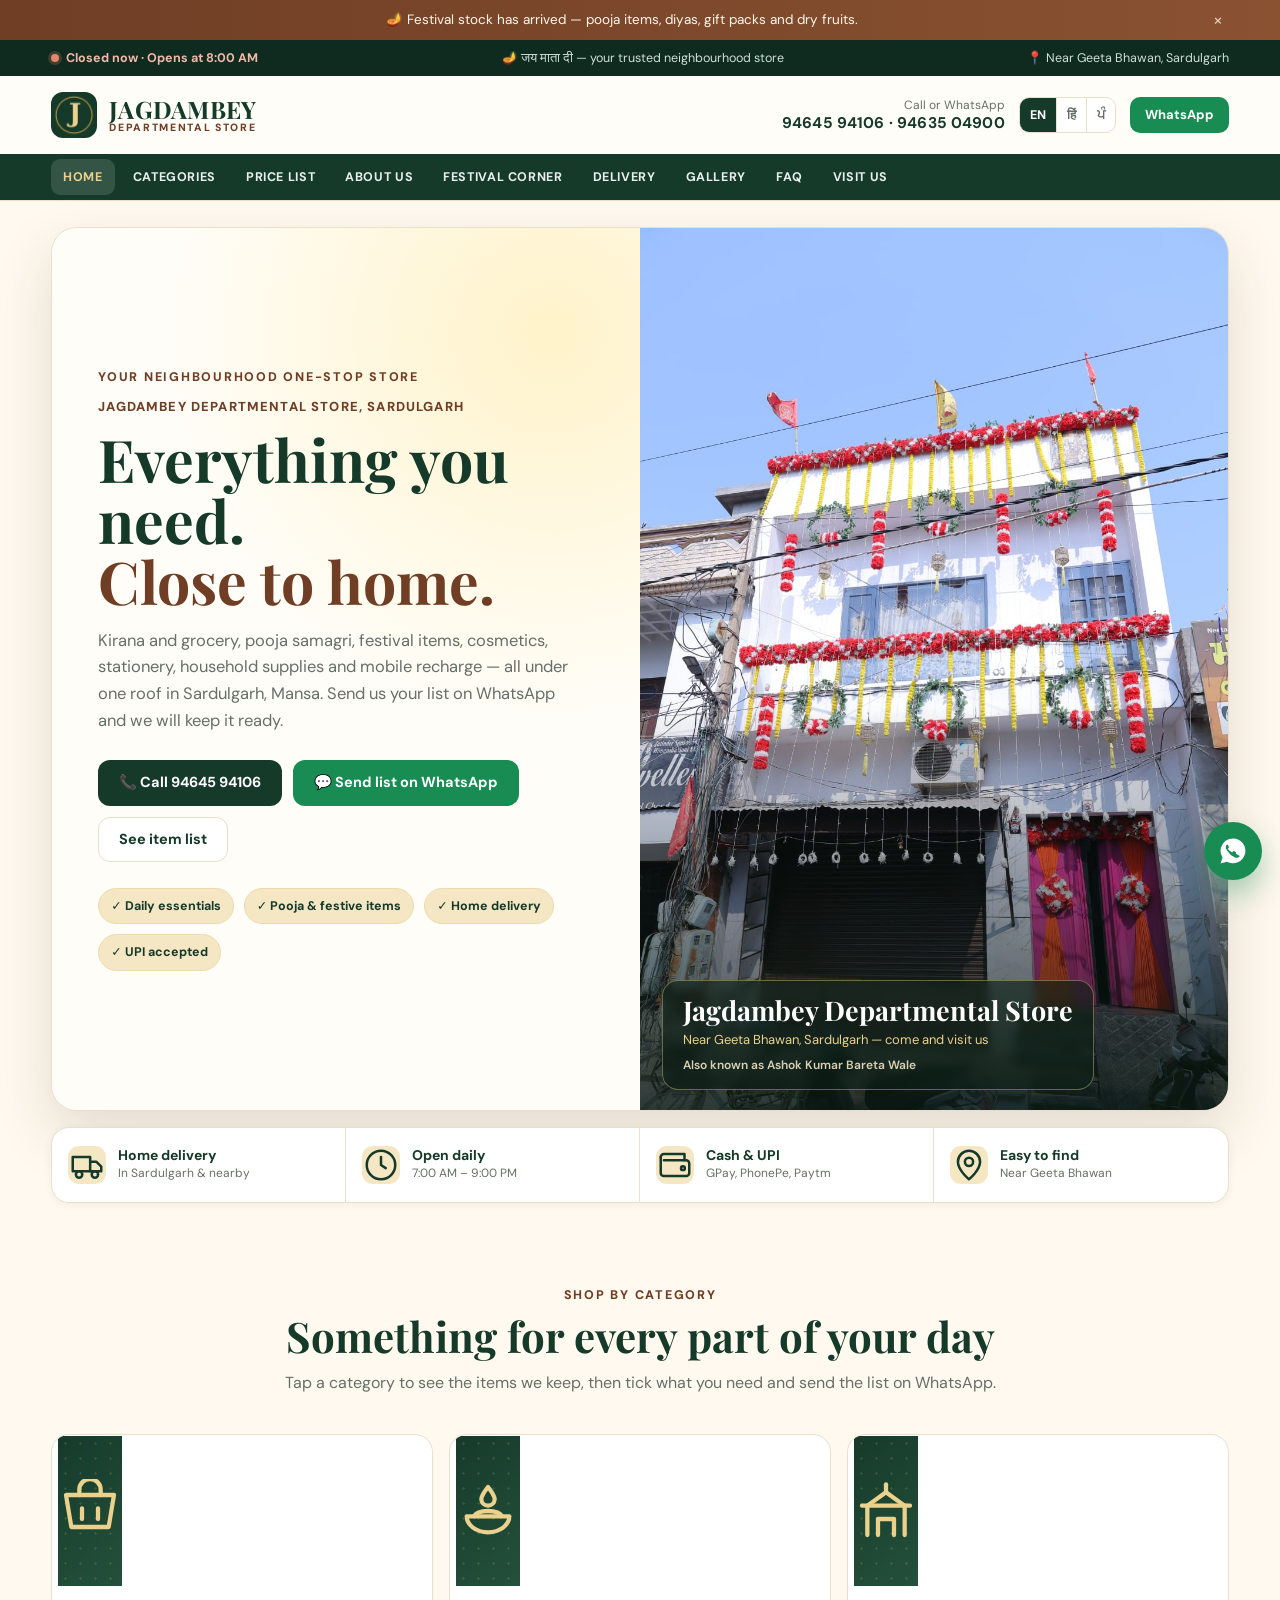
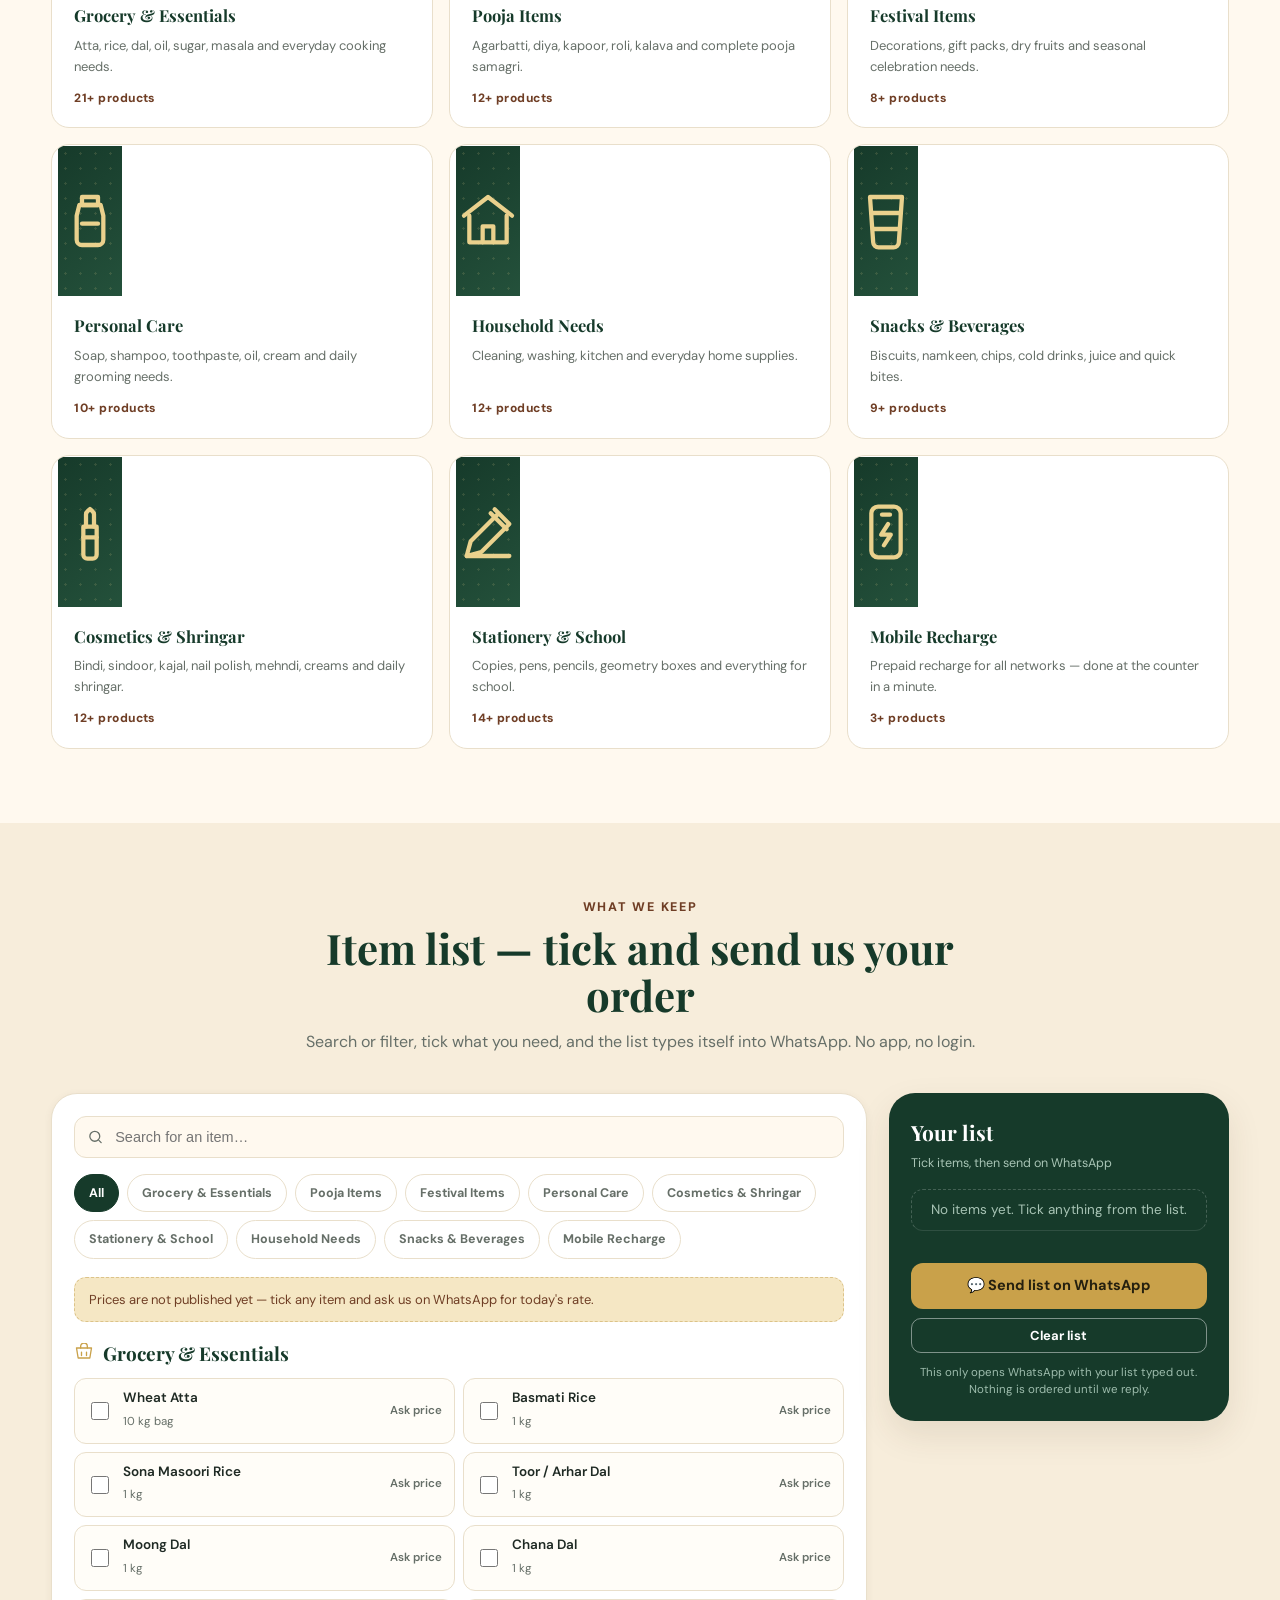
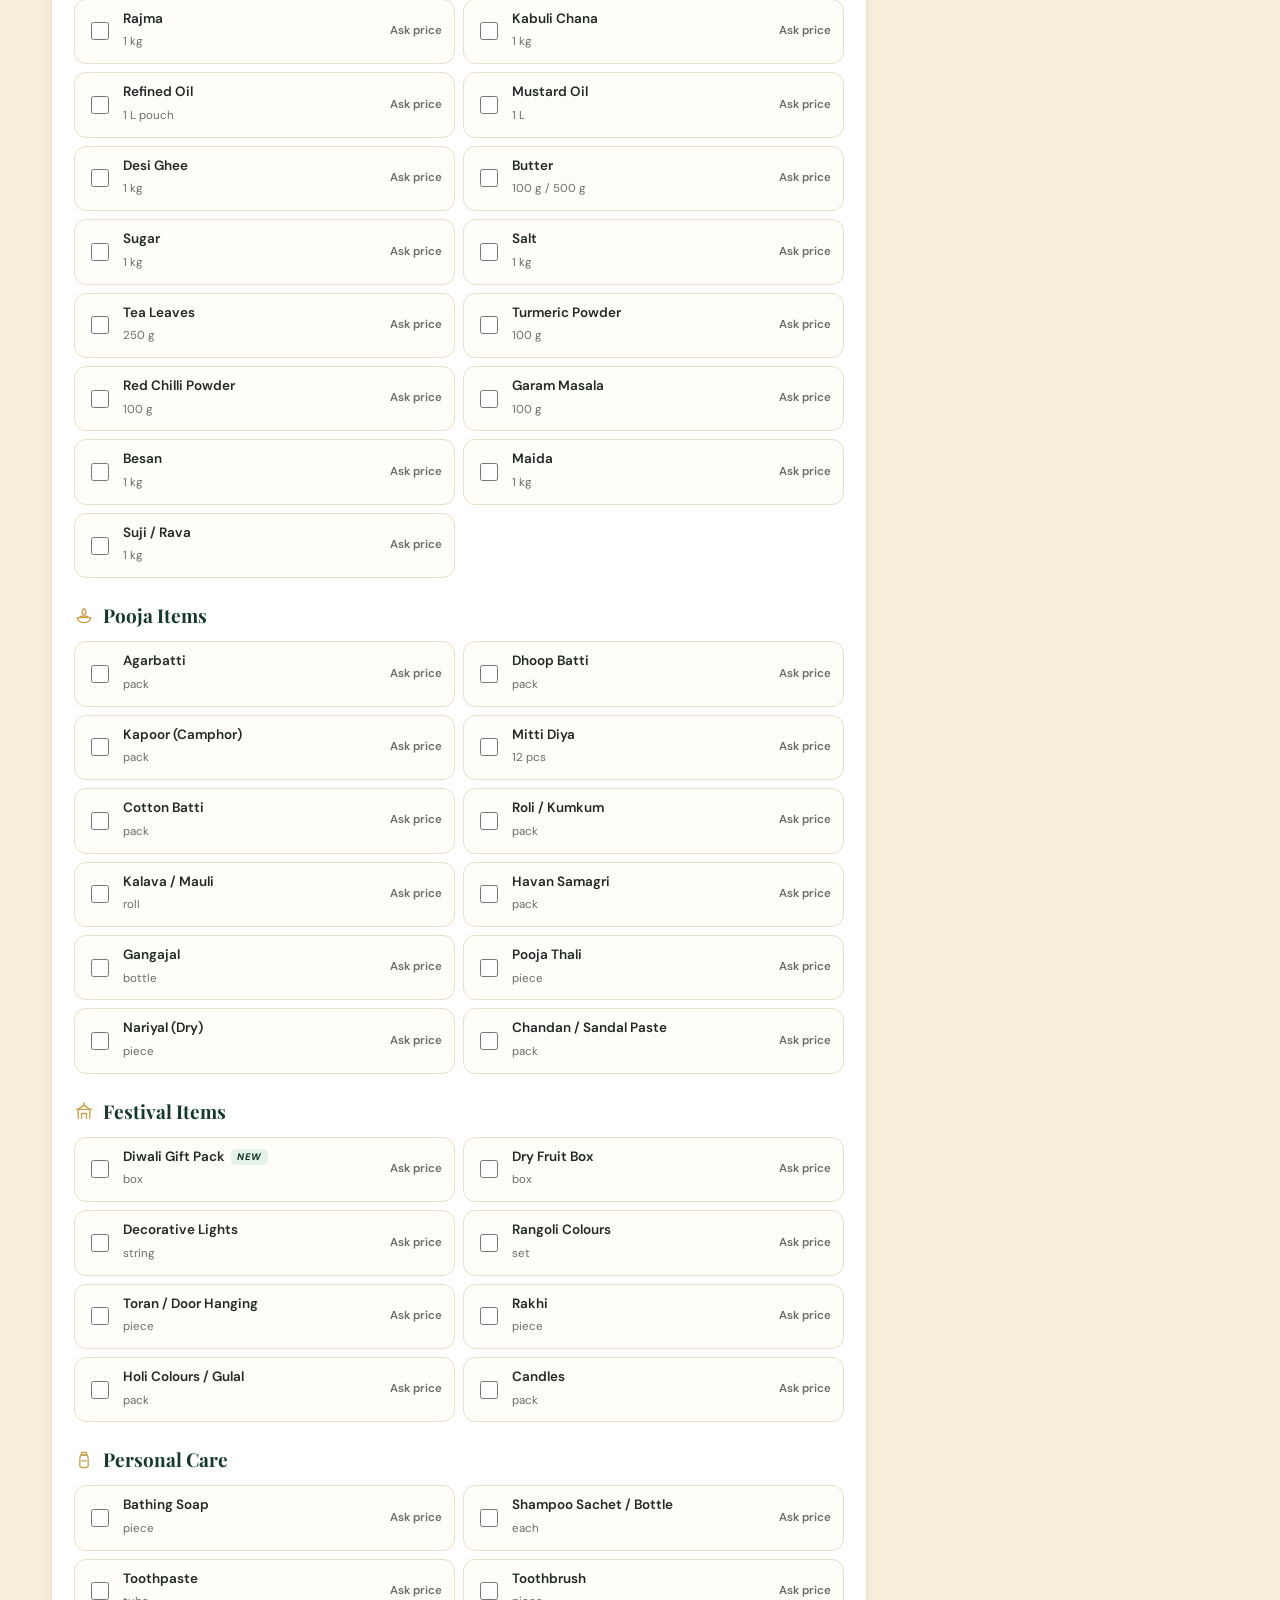
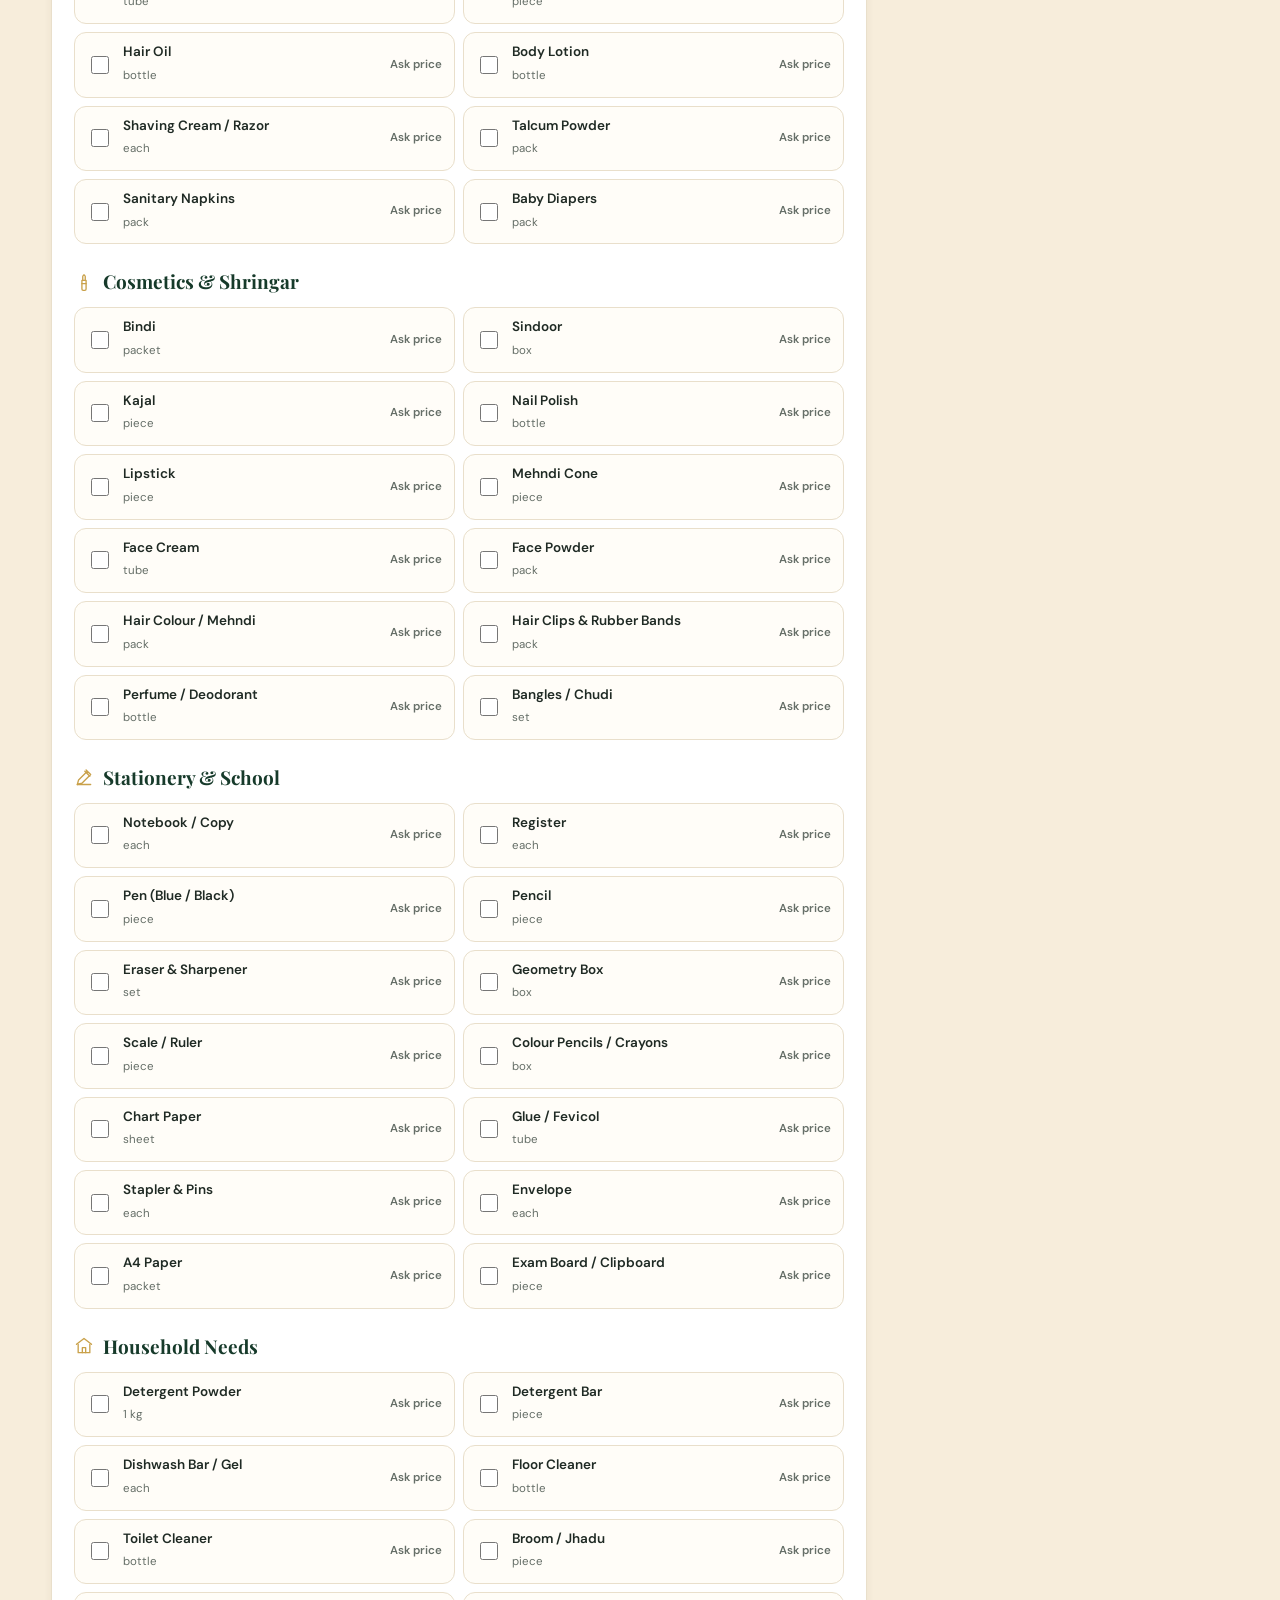
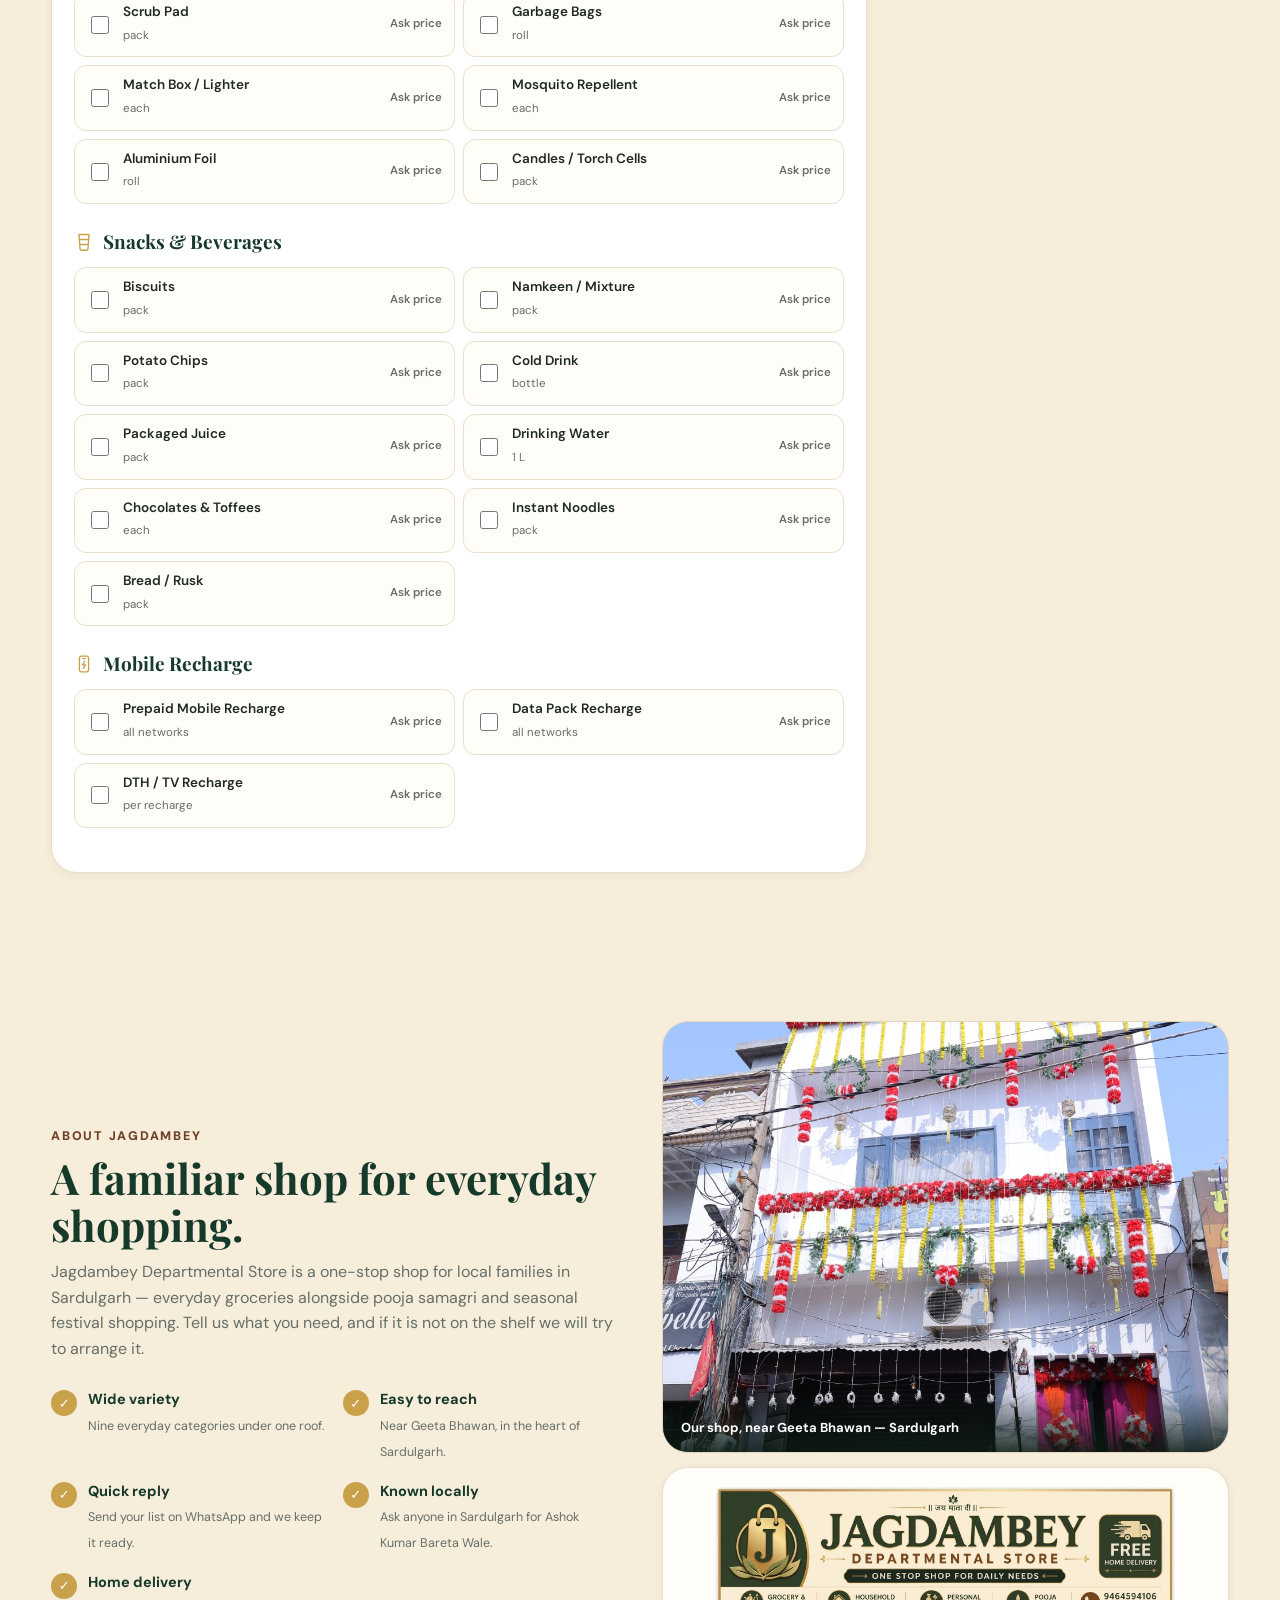
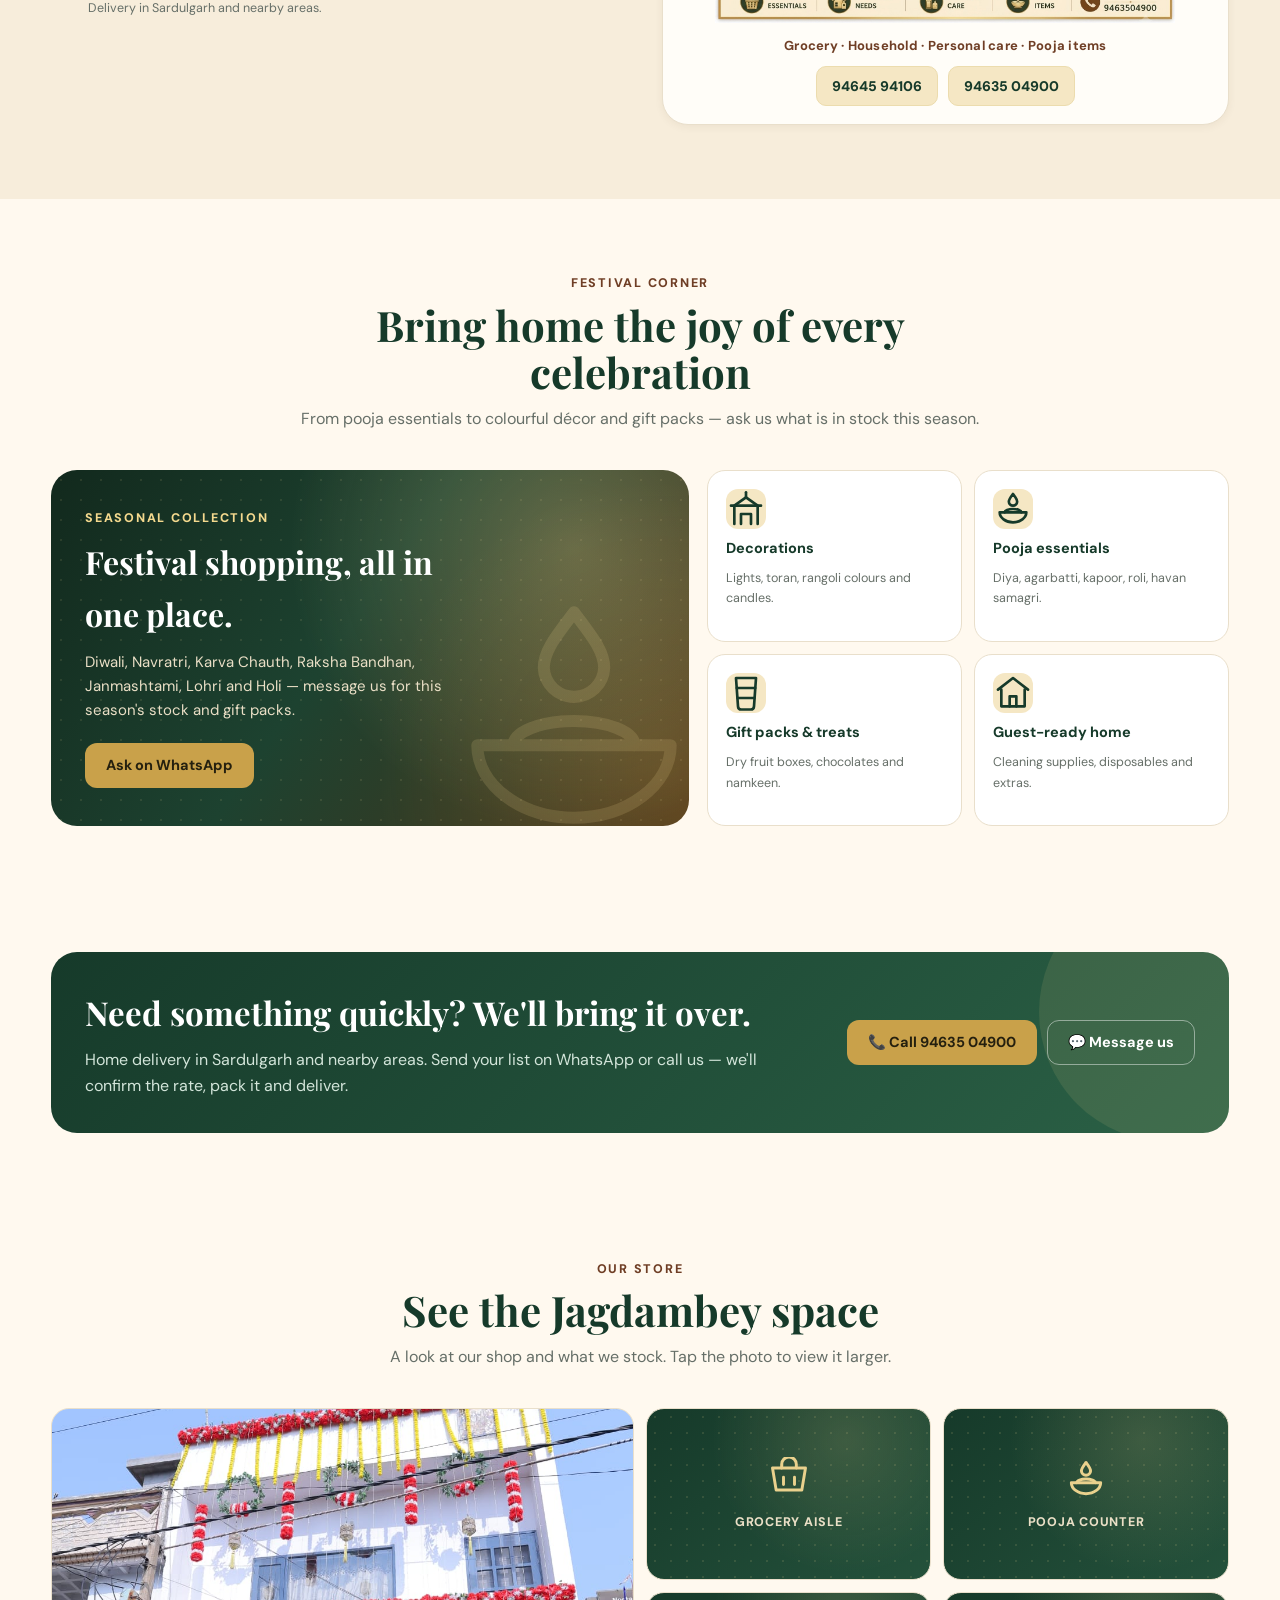
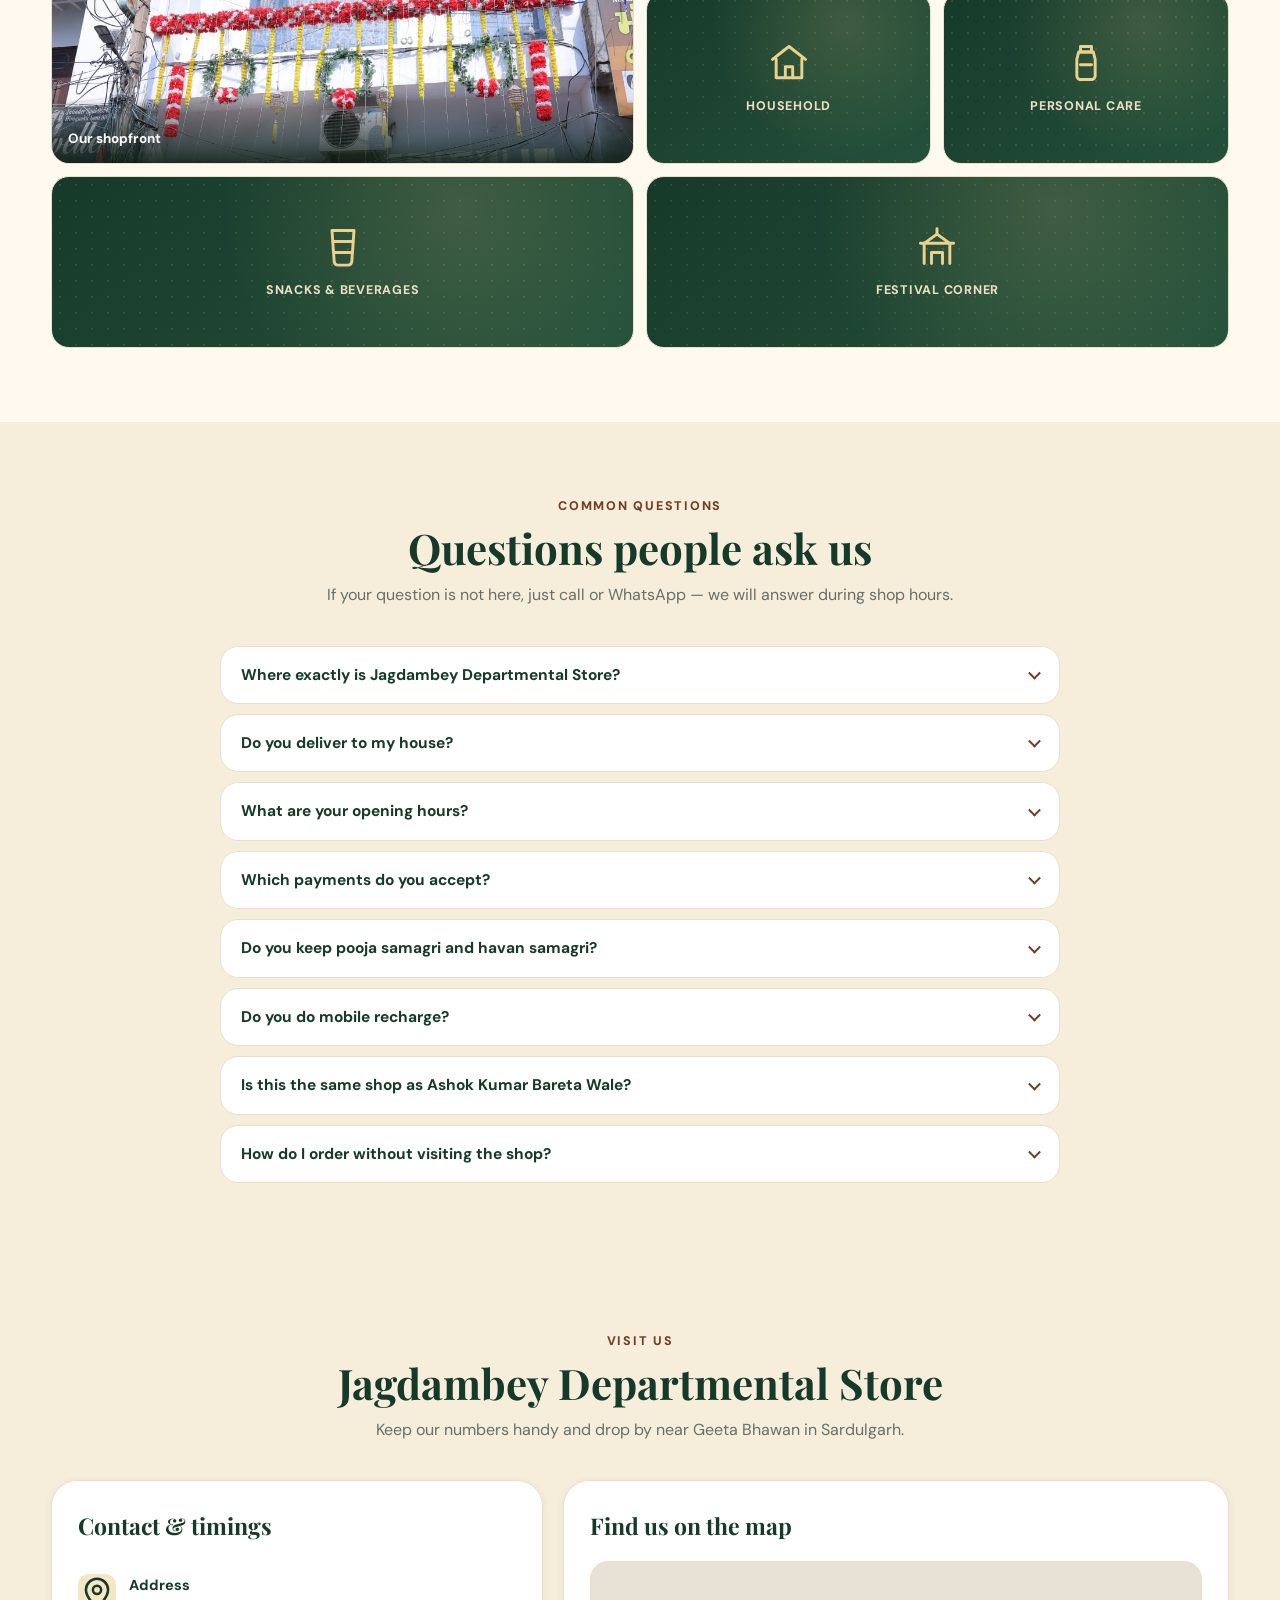
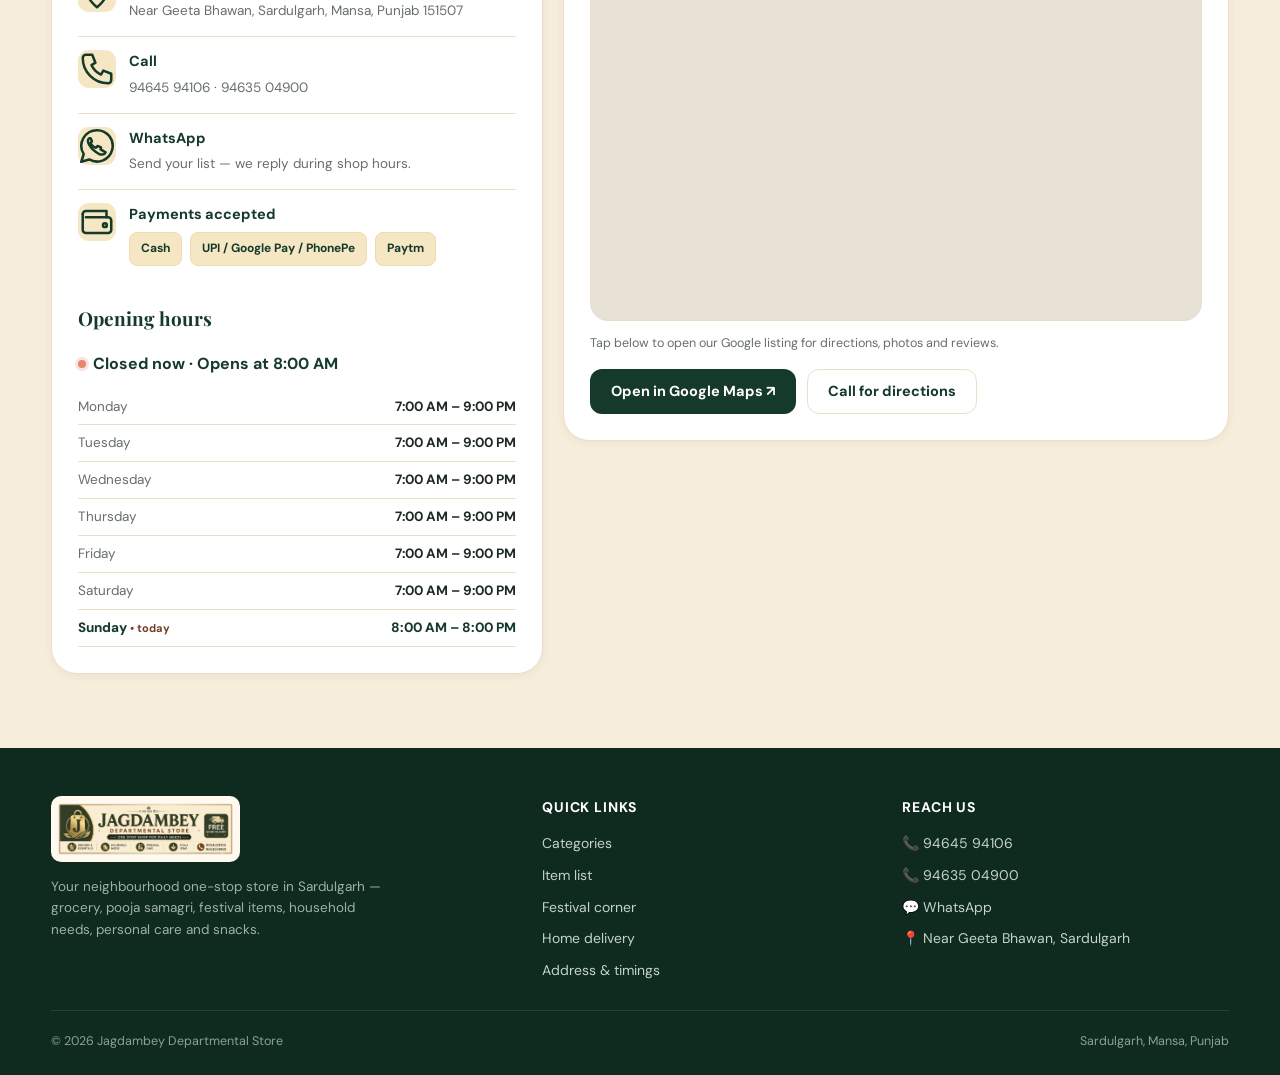
==== commit 0f285c5b: "Point the map at the shop's own Google listing The shop now has a Google Business Profile — its Know" ====
--- a/index.html
+++ b/index.html
@@ -195,7 +195,11 @@
   "founder": {
     "@type": "Person",
     "name": "Ashok Kumar"
-  }
+  },
+  "sameAs": [
+    "https://share.google/uCz81jpyHikhyfAZM",
+    "https://www.google.com/search?kgmid=/g/11zxg77rp1"
+  ]
 }
 </script>
 <script type="application/ld+json">
@@ -764,8 +768,8 @@
         <div class="map-frame">
           <iframe id="mapFrame" title="Map showing Jagdambey Departmental Store location in Sardulgarh" loading="lazy" referrerpolicy="no-referrer-when-downgrade" allowfullscreen></iframe>
         </div>
-        <p class="map-note" data-en="The pin currently shows the Geeta Bhawan landmark. Once the shop is listed on Google Business Profile, the exact pin will be shown here."
-           data-hi="अभी नक्शे में गीता भवन दिखाया गया है। Google Business Profile पर दुकान दर्ज होते ही सही जगह दिखने लगेगी।" data-pa="ਹਾਲੇ ਨਕਸ਼ੇ ਵਿੱਚ ਗੀਤਾ ਭਵਨ ਵਿਖਾਇਆ ਗਿਆ ਹੈ। Google Business Profile 'ਤੇ ਦੁਕਾਨ ਦਰਜ ਹੁੰਦੇ ਹੀ ਸਹੀ ਥਾਂ ਦਿਖਣ ਲੱਗੇਗੀ।">
+        <p class="map-note" data-en="Tap below to open our Google listing for directions, photos and reviews."
+           data-hi="रास्ता, फोटो और रिव्यू देखने के लिए नीचे हमारी Google लिस्टिंग खोलिए।" data-pa="ਰਸਤਾ, ਫੋਟੋ ਤੇ ਰਿਵਿਊ ਵੇਖਣ ਲਈ ਹੇਠਾਂ ਸਾਡੀ Google ਲਿਸਟਿੰਗ ਖੋਲ੍ਹੋ।">
           The pin currently shows the Geeta Bhawan landmark.</p>
         <div class="hero-btns" style="margin-top:0">
           <a class="btn primary" data-maps-link target="_blank" rel="noopener" data-en="Open in Google Maps ↗" data-hi="Google Maps में खोलें ↗" data-pa="Google Maps ਵਿੱਚ ਖੋਲ੍ਹੋ ↗">Open in Google Maps ↗</a>
